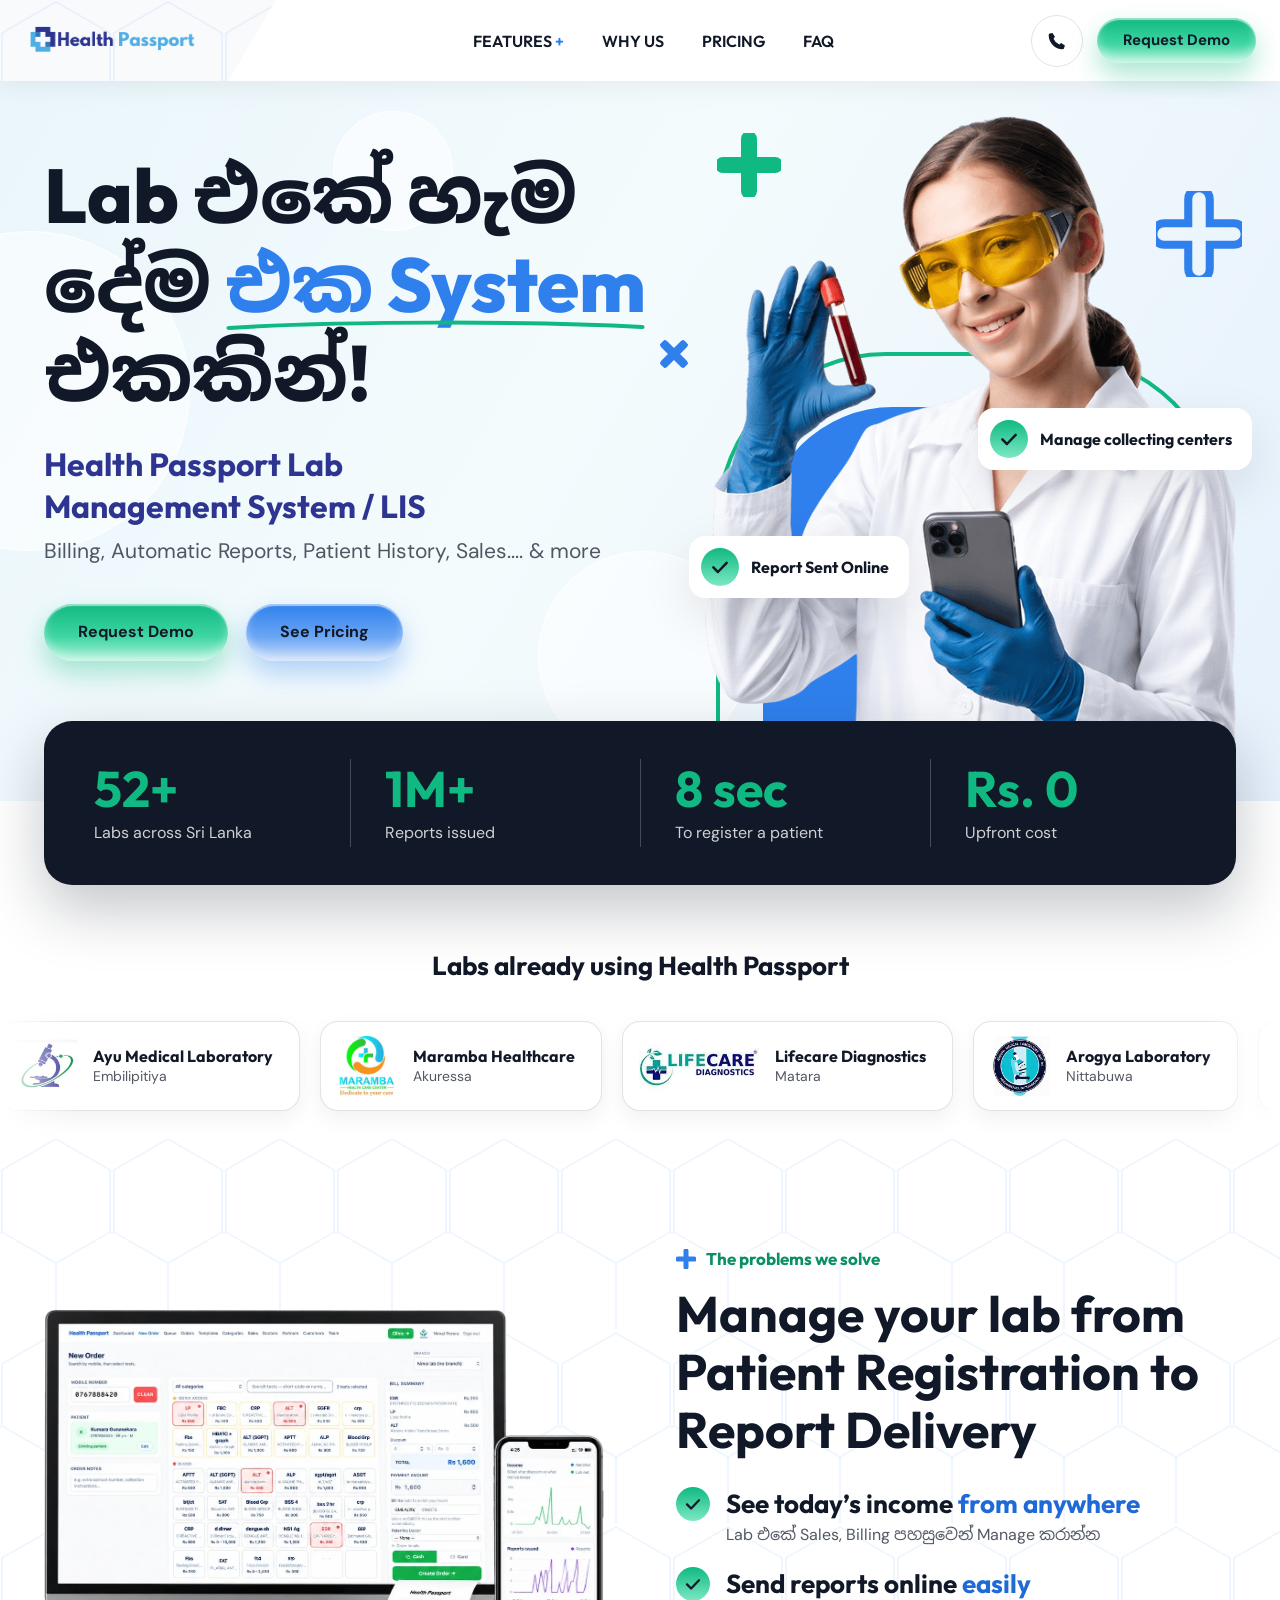
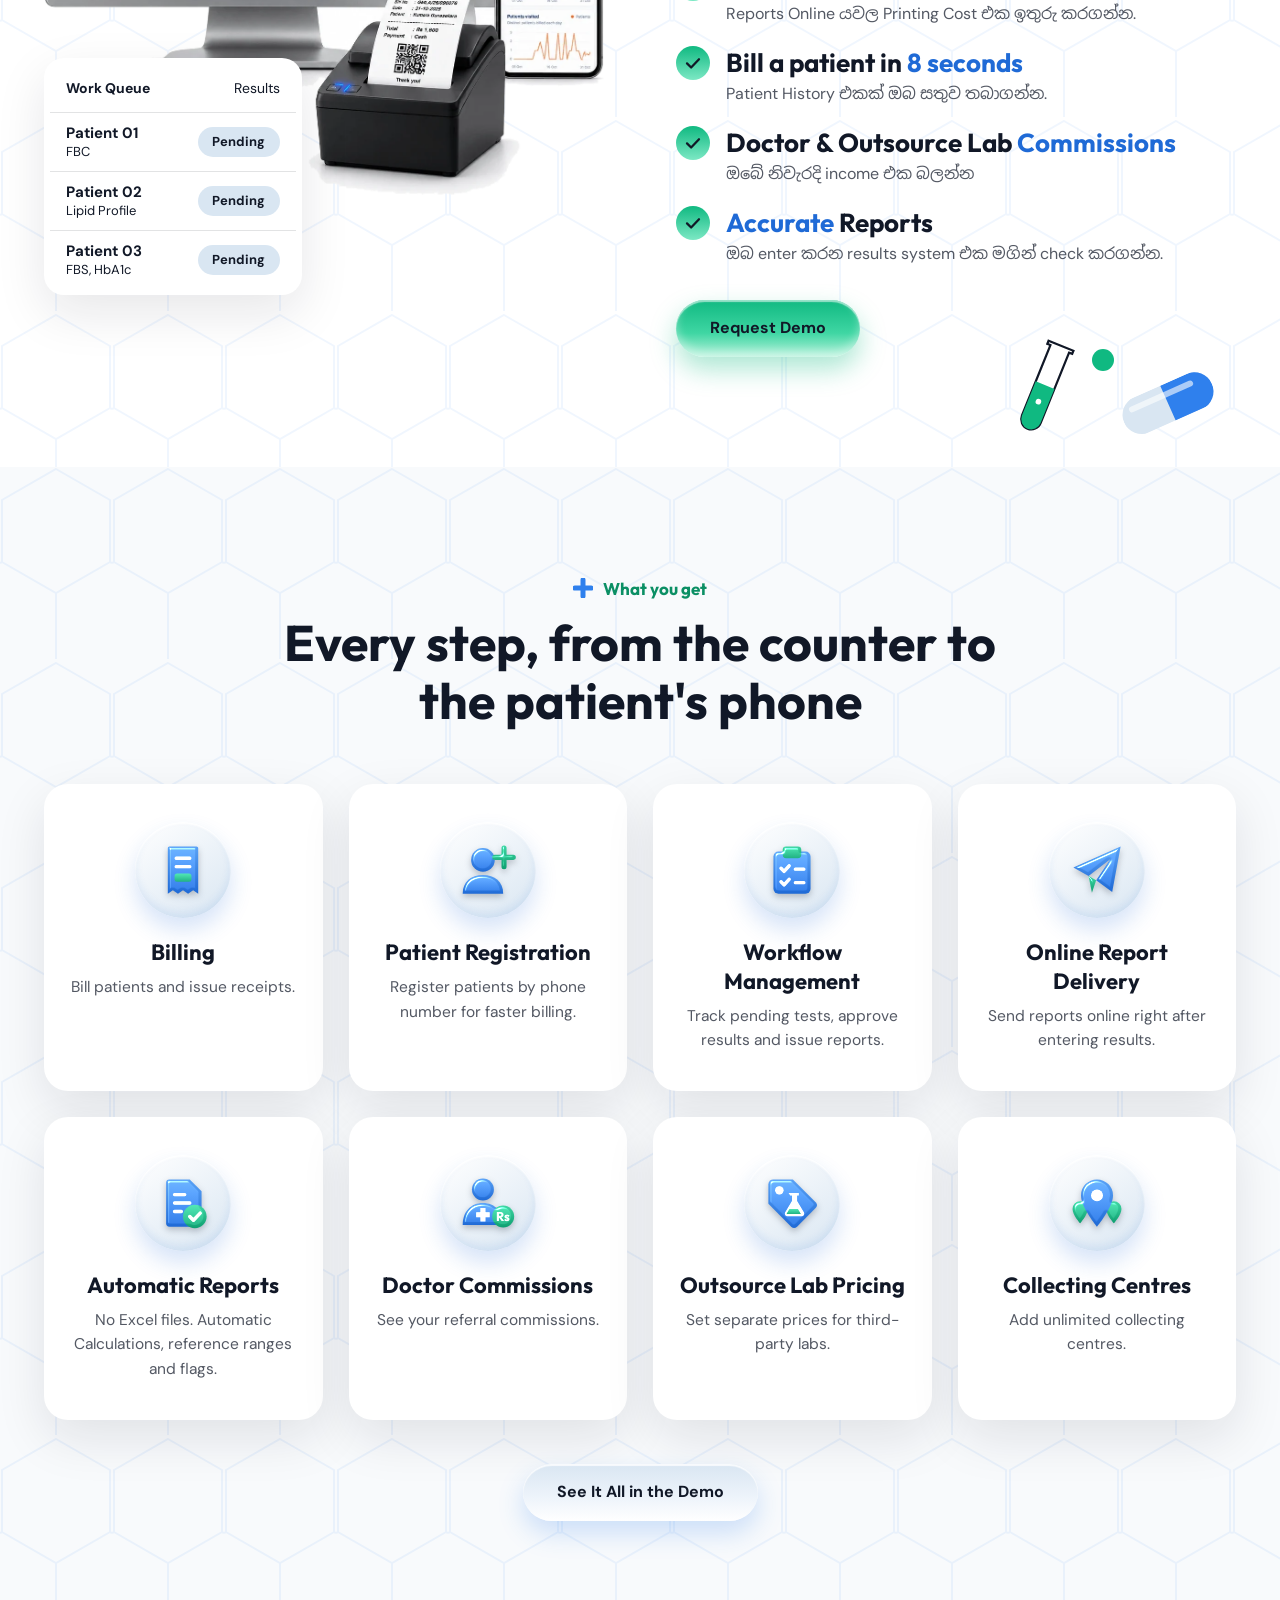
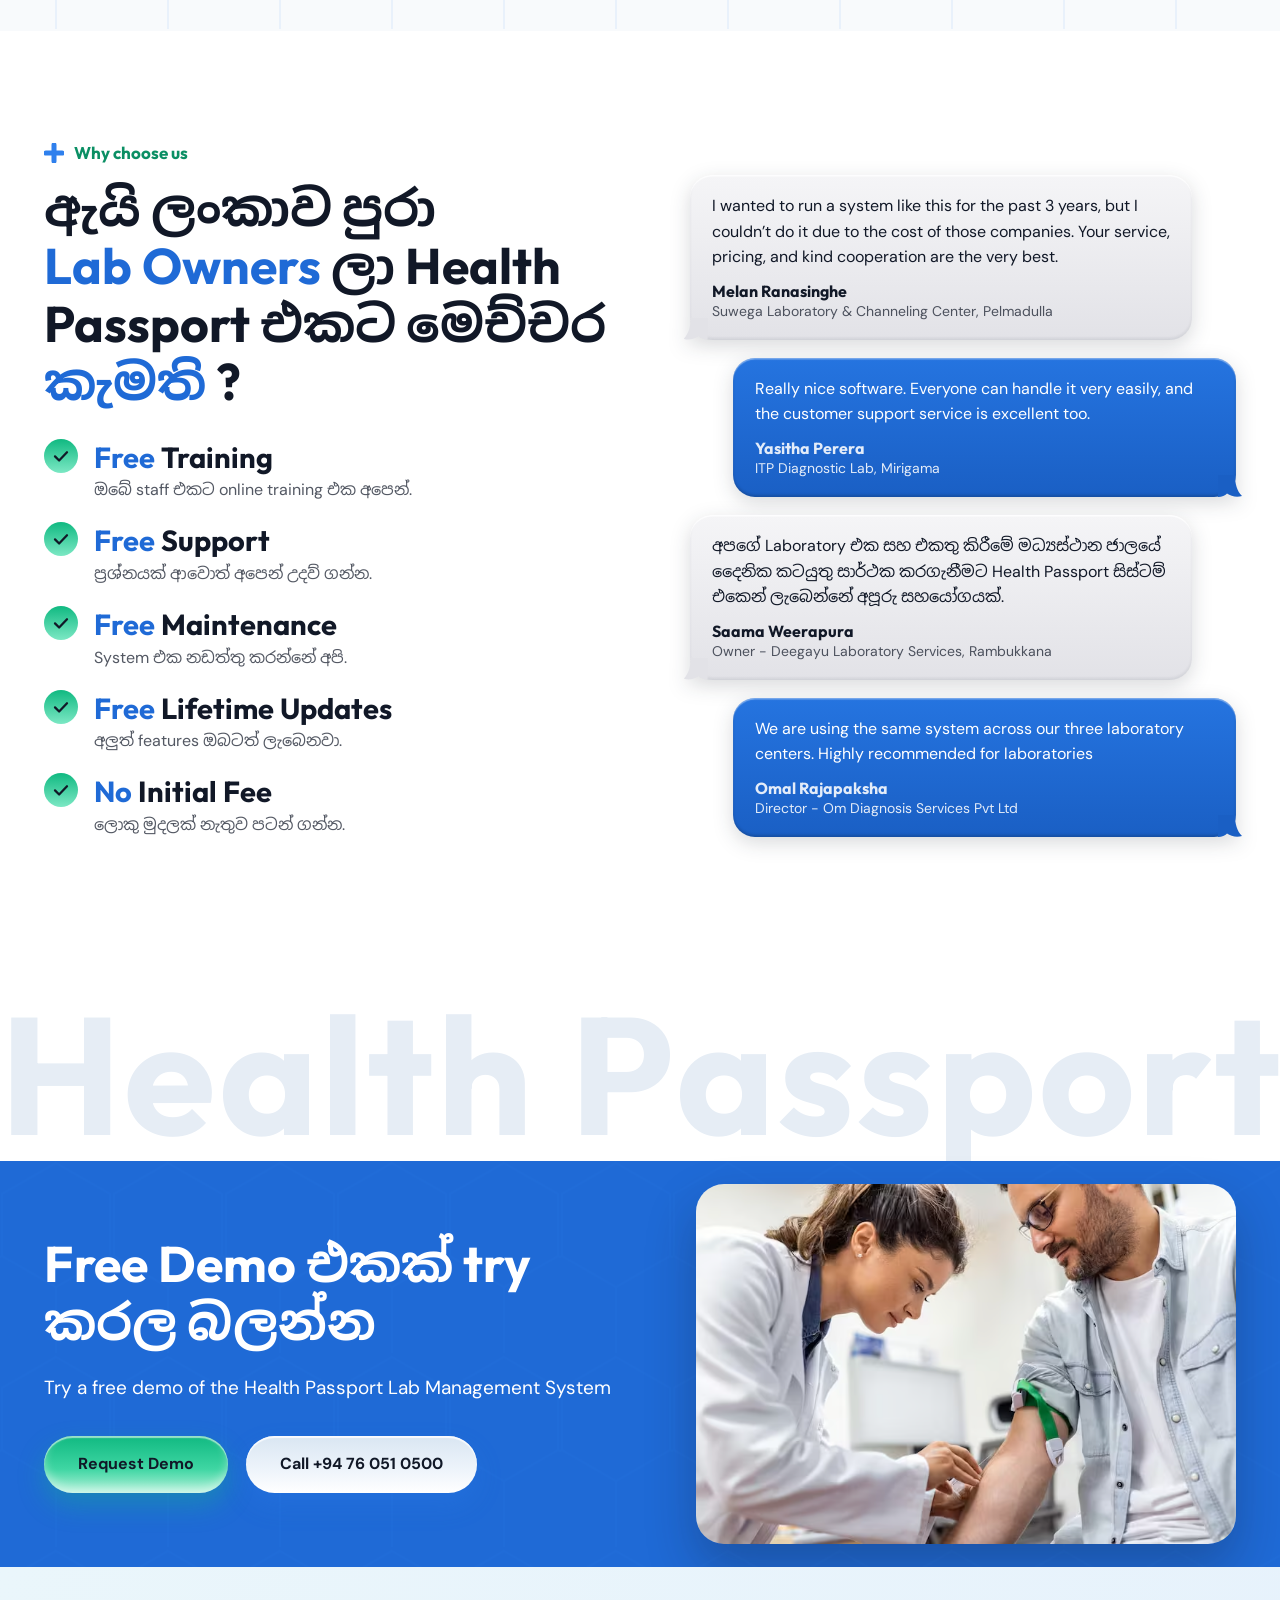
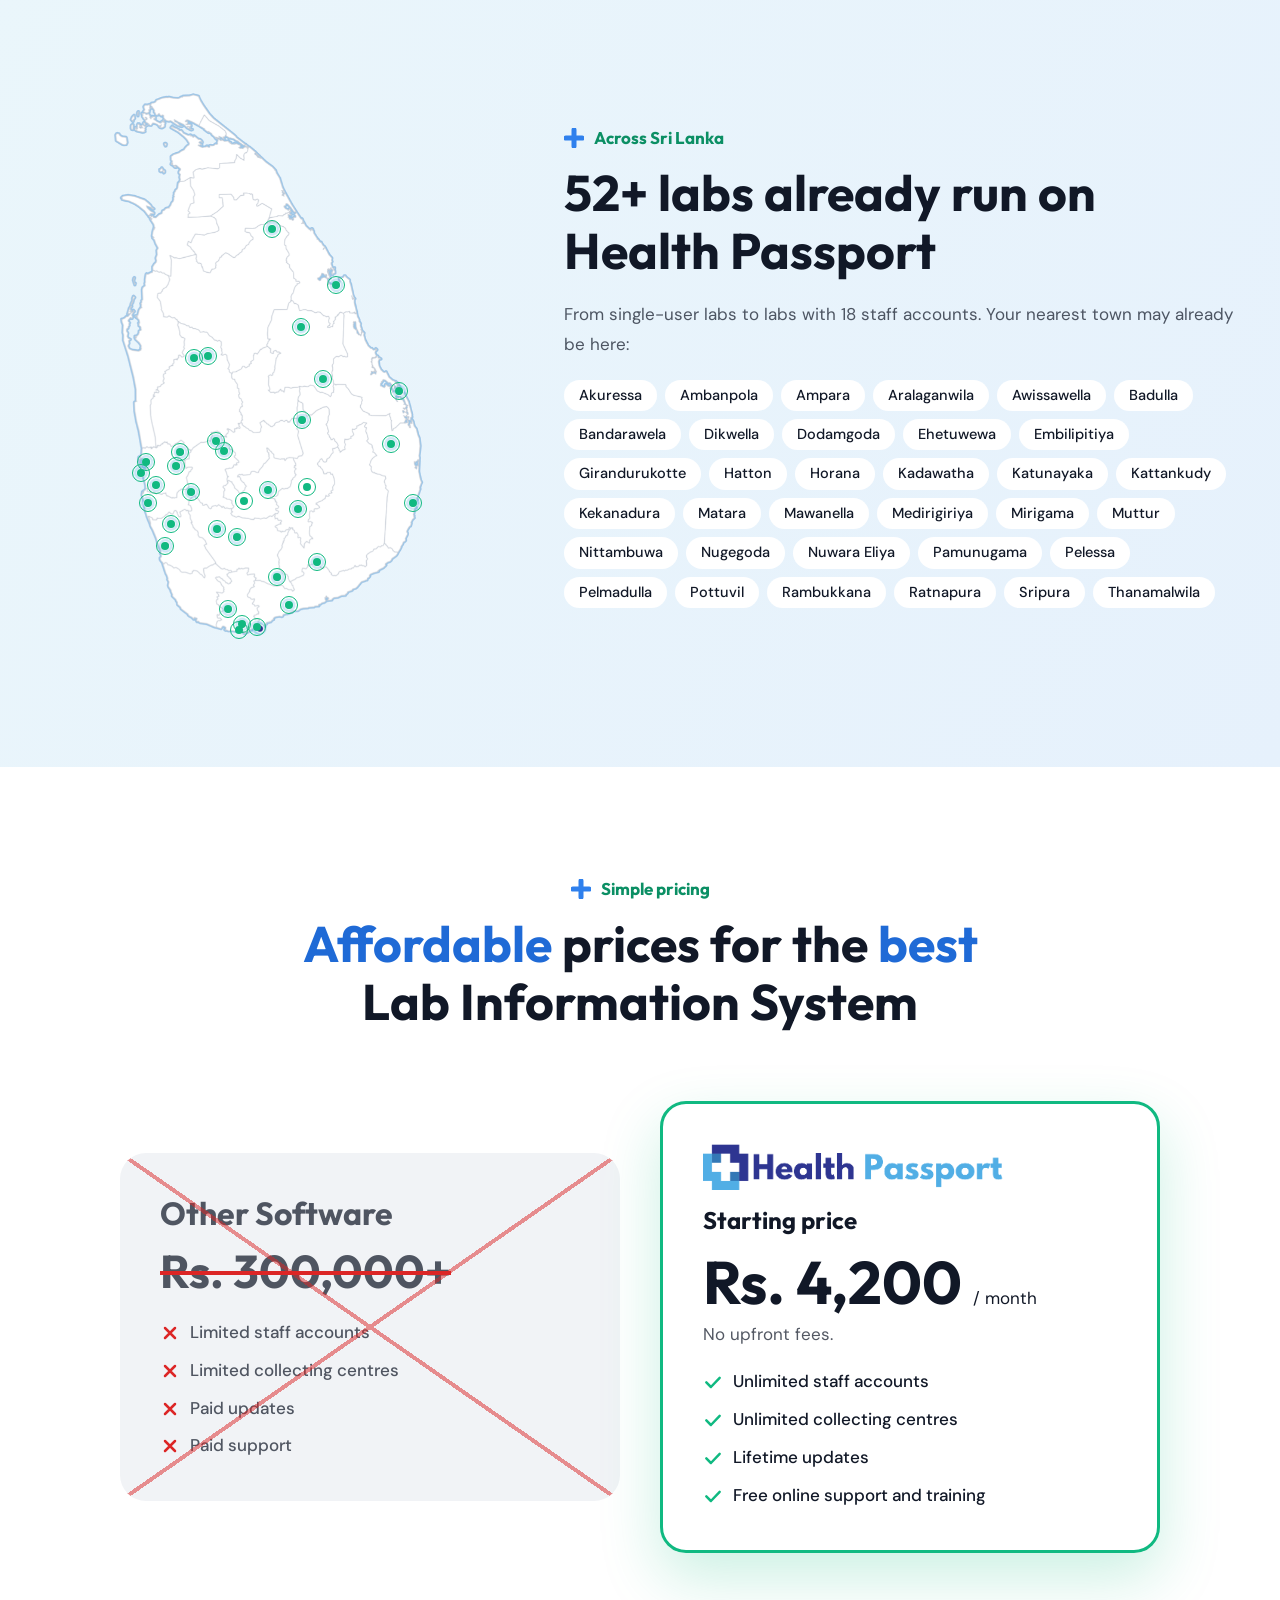
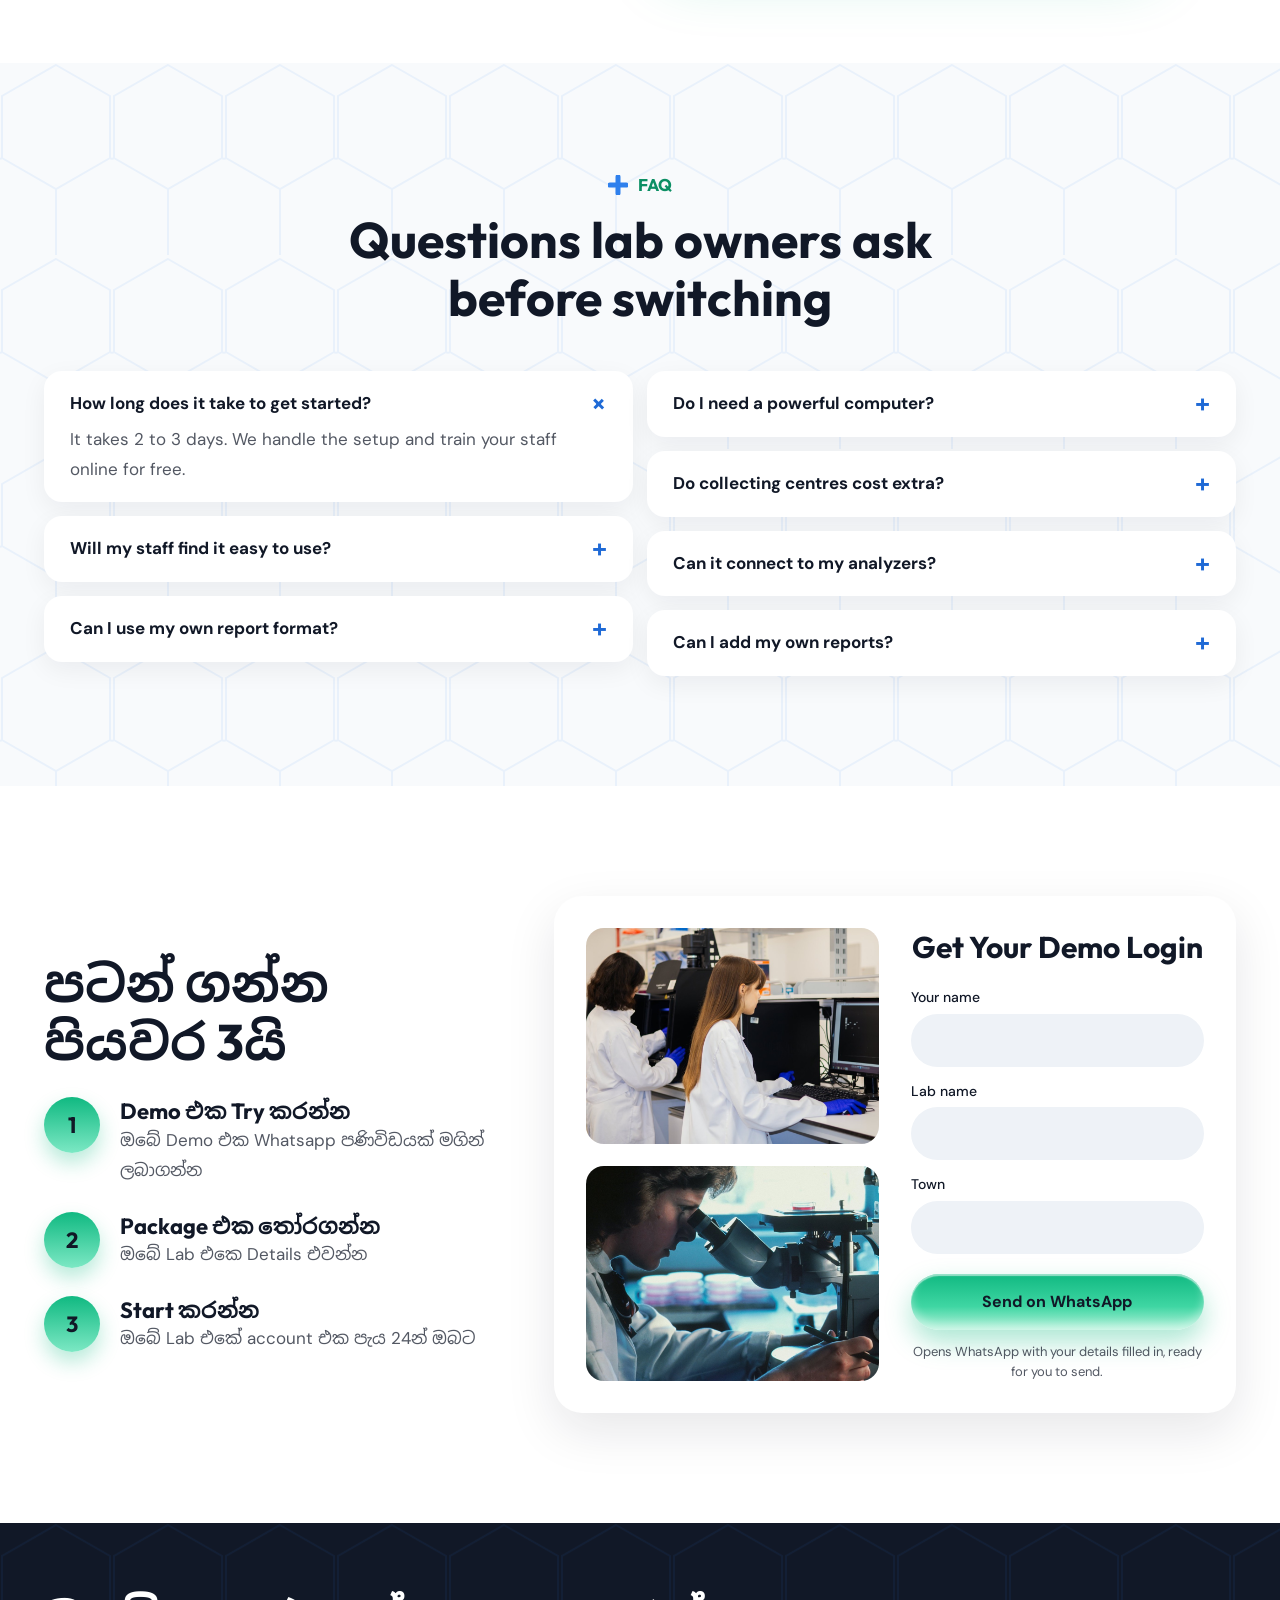
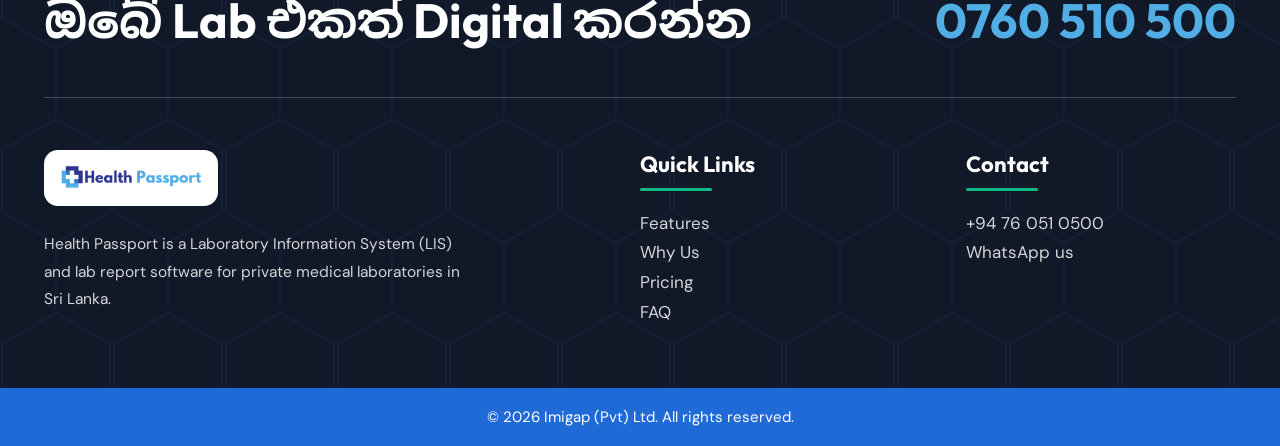
==== index.html @ 38258cc3 "Initial site" ====
<!doctype html>
<html lang="en">
<head>
<meta charset="utf-8">
<meta name="viewport" content="width=device-width, initial-scale=1">
<title>Laboratory Management System (LIS) in Sri Lanka | Health Passport</title>
<meta name="description" content="Lab management system for private medical labs in Sri Lanka. Billing, reports, SMS delivery and branch income in one system. Unlimited staff. From Rs. 4,200 a month.">
<link rel="canonical" href="https://healthpassport.lk/">
<meta property="og:type" content="website">
<meta property="og:url" content="https://healthpassport.lk/">
<meta property="og:title" content="Laboratory Management System (LIS) in Sri Lanka | Health Passport">
<meta property="og:description" content="Billing, reports, SMS delivery and branch income in one system for private medical labs. Unlimited staff. From Rs. 4,200 a month.">
<meta property="og:image" content="https://healthpassport.lk/assets/counter.jpg">
<link rel="icon" href="assets/logo.png">
<link rel="preconnect" href="https://fonts.googleapis.com">
<link rel="preconnect" href="https://fonts.gstatic.com" crossorigin>
<link href="https://fonts.googleapis.com/css2?family=DM+Sans:wght@400;500;700&family=Noto+Sans+Sinhala:wght@400;600;800&family=Outfit:wght@600;700&display=swap" rel="stylesheet">
<link rel="stylesheet" href="styles.css?v=6">
<script>document.documentElement.classList.add('js')</script>
<script src="main.js" defer></script>
<script type="application/ld+json">
{
  "@context": "https://schema.org",
  "@graph": [
    {
      "@type": "SoftwareApplication",
      "name": "Health Passport",
      "applicationCategory": "BusinessApplication",
      "applicationSubCategory": "Laboratory Information System",
      "operatingSystem": "Web",
      "url": "https://healthpassport.lk/",
      "description": "Laboratory management system (LIS) for private medical laboratories in Sri Lanka.",
      "areaServed": { "@type": "Country", "name": "Sri Lanka" },
      "offers": [
        { "@type": "Offer", "name": "Starting price per month", "price": "4200", "priceCurrency": "LKR" }
      ],
      "provider": { "@id": "https://healthpassport.lk/#org" }
    },
    {
      "@type": "Organization",
      "@id": "https://healthpassport.lk/#org",
      "name": "Imigap (Pvt) Ltd",
      "url": "https://healthpassport.lk/",
      "logo": "https://healthpassport.lk/assets/logo.png",
      "telephone": "+94760510500"
    }
  ]
}
</script>
</head>
<body>

<svg width="0" height="0" style="position:absolute" aria-hidden="true">
  <symbol id="plus" viewBox="0 0 32 32"><path d="M12 3a4 4 0 0 1 8 0v9h9a4 4 0 0 1 0 8h-9v9a4 4 0 0 1-8 0v-9H3a4 4 0 0 1 0-8h9z"/></symbol>
  <symbol id="tick" viewBox="0 0 24 24"><path d="M4 12.5 9.5 18 20 7" fill="none" stroke="currentColor" stroke-width="3" stroke-linecap="round" stroke-linejoin="round"/></symbol>
  <symbol id="cross" viewBox="0 0 24 24"><path d="M6 6 18 18M18 6 6 18" fill="none" stroke="currentColor" stroke-width="3" stroke-linecap="round"/></symbol>
  <symbol id="phone" viewBox="0 0 24 24"><path d="M6.6 2.5 9.5 7 7.800 9.200a13 13 0 0 0 7 7L17 14.500l4.500 2.900-1.100 3.300c-.3.800-1 1.300-1.900 1.300C10 22 2 14 2 5c0-.9.500-1.600 1.300-1.900z" fill="currentColor"/></symbol>
</svg>

<svg width="0" height="0" style="position:absolute" aria-hidden="true">
  <defs>
    <linearGradient id="emb-blue" x1="0" y1="0" x2="0" y2="1"><stop offset="0" stop-color="#5AA2F5"/><stop offset="1" stop-color="#1F6AD6"/></linearGradient>
    <linearGradient id="emb-green" x1="0" y1="0" x2="0" y2="1"><stop offset="0" stop-color="#3FD6A3"/><stop offset="1" stop-color="#0E9F70"/></linearGradient>
    <filter id="emboss" x="-15%" y="-15%" width="130%" height="130%" color-interpolation-filters="sRGB">
      <feGaussianBlur in="SourceAlpha" stdDeviation=".55" result="soft"/>
      <feSpecularLighting in="soft" surfaceScale="2" specularConstant="1" specularExponent="18" lighting-color="#fff" result="light"><feDistantLight azimuth="235" elevation="30"/></feSpecularLighting>
      <feComposite in="light" in2="SourceAlpha" operator="in" result="shine"/>
      <feComposite in="SourceGraphic" in2="shine" operator="arithmetic" k1="0" k2="1" k3="1" k4="0"/>
    </filter>
  </defs>
</svg>

<header class="top">
  <div class="top-row">
    <a class="brand" href="#top"><img src="assets/logo.png" alt="Health Passport" width="176" height="65"></a>
    <nav>
      <a href="#features">Features <span>+</span></a>
      <a href="#why">Why Us</a>
      <a href="#price">Pricing</a>
      <a href="#faq">FAQ</a>
    </nav>
    <div class="top-actions">
      <a class="round" href="tel:+94760510500" aria-label="Call Health Passport"><svg><use href="#phone"/></svg></a>
      <a class="btn btn-small" data-cta="header" href="https://wa.me/94760510500?text=%E0%B6%86%E0%B6%BA%E0%B7%94%E0%B6%B6%E0%B7%9D%E0%B7%80%E0%B6%B1%E0%B7%8A%2C%20%E0%B6%B8%E0%B6%A7%20Health%20Passport%20demo%20login%20%E0%B6%91%E0%B6%9A%20%E0%B6%91%E0%B7%80%E0%B6%B1%E0%B7%8A%E0%B6%B1.%20Lab%20%E0%B6%91%E0%B6%9A%E0%B7%9A%20%E0%B6%B1%E0%B6%B8%3A%20">Request Demo</a>
    </div>
  </div>
</header>

<main id="top">

<section class="hero">
  <svg class="shape s1"><use href="#plus"/></svg>
  <svg class="shape s2"><use href="#plus"/></svg>
  <svg class="shape s3"><use href="#plus"/></svg>
  <svg class="shape s4"><use href="#plus"/></svg>
  <span class="bubble b1"></span>
  <span class="bubble b2"></span>
  <span class="bubble b3"></span>
  <div class="wrap hero-grid">
    <div class="hero-copy">
      <p class="headline" lang="si">Lab එකේ හැම දේම <em>එක System<svg viewBox="0 0 300 12" preserveAspectRatio="none" aria-hidden="true"><path d="M3 9C80 2 220 2 297 8"/></svg></em> එකකින්!</p>
      <h1 class="product">Health Passport Lab Management System / LIS</h1>
      <p class="sub">Billing, Automatic Reports, Patient History, Sales.... &amp; more</p>
      <div class="actions">
        <a class="btn" data-cta="hero" href="https://wa.me/94760510500?text=%E0%B6%86%E0%B6%BA%E0%B7%94%E0%B6%B6%E0%B7%9D%E0%B7%80%E0%B6%B1%E0%B7%8A%2C%20%E0%B6%B8%E0%B6%A7%20Health%20Passport%20demo%20login%20%E0%B6%91%E0%B6%9A%20%E0%B6%91%E0%B7%80%E0%B6%B1%E0%B7%8A%E0%B6%B1.%20Lab%20%E0%B6%91%E0%B6%9A%E0%B7%9A%20%E0%B6%B1%E0%B6%B8%3A%20">Request Demo</a>
        <a class="btn btn-blue" href="#price">See Pricing</a>
      </div>
    </div>

    <div class="hero-art">
      <span class="arch"></span>
      <span class="arch-line"></span>
      <img class="person" src="assets/lab-girl-sm-2.png" alt="Lab professional holding a blood sample tube and a phone" width="600" height="706">
      <div class="float f1"><svg><use href="#tick"/></svg><span><b>Report Sent Online</b></span></div>
      <div class="float f2"><svg><use href="#tick"/></svg><span><b>Manage collecting centers</b></span></div>
    </div>
  </div>
</section>

<div class="wrap">
  <ul class="stats reveal">
    <li><b><span data-count="52">52</span>+</b>Labs across Sri Lanka</li>
    <li><b>1M+</b>Reports issued</li>
    <li><b><span data-count="8">8</span> sec</b>To register a patient</li>
    <li><b>Rs. 0</b>Upfront cost</li>
  </ul>
</div>

<section class="clients">
  <div class="wrap"><h2 class="reveal">Labs already using Health Passport</h2></div>
  <div class="marquee">
    <ul class="marquee-list">
      <li><img src="assets/clients/1.%20Ayu%20Medical%20Laboratory%20-%20Embilipitiya.jpg" alt="Ayu Medical Laboratory logo" width="208" height="208" loading="lazy"><span><b>Ayu Medical Laboratory</b>Embilipitiya</span></li>
      <li><img src="assets/clients/2.%20Maramba%20Healthcare%20-%20Akuressa.jpg" alt="Maramba Healthcare logo" width="300" height="300" loading="lazy"><span><b>Maramba Healthcare</b>Akuressa</span></li>
      <li><img src="assets/clients/3.%20Lifecare%20Diagnostics%20-%20Matara.jpg" alt="Lifecare Diagnostics logo" width="240" height="120" loading="lazy"><span><b>Lifecare Diagnostics</b>Matara</span></li>
      <li><img src="assets/clients/4.%20Arogya%20Laboratory%20-%20Nittabuwa.jpg" alt="Arogya Laboratory logo" width="208" height="208" loading="lazy"><span><b>Arogya Laboratory</b>Nittabuwa</span></li>
      <li><img src="assets/clients/5.%20Lanka%20Medisoon%20-%20Horana.jpg" alt="Lanka Medisoon logo" width="208" height="208" loading="lazy"><span><b>Lanka Medisoon</b>Horana</span></li>
      <li><img src="assets/clients/6.%20Deegayu%20Laboratory%20-%20Rambukkana.jpg" alt="Deegayu Laboratory logo" width="240" height="120" loading="lazy"><span><b>Deegayu Laboratory</b>Rambukkana</span></li>
      <li><img src="assets/clients/7.%20New%20Medicare%20-%20Kalutara.jpg" alt="New Medicare logo" width="208" height="208" loading="lazy"><span><b>New Medicare</b>Kalutara</span></li>
      <li><img src="assets/clients/8.%20New%20Theeraka%20Suwa%20Sewa%20-%20Anuradapura.jpg" alt="New Theeraka Suwa Sewa logo" width="208" height="208" loading="lazy"><span><b>New Theeraka Suwa Sewa</b>Anuradapura</span></li>
      <li><img src="assets/clients/9.%20Ayu%20Laboratory%20-%20Ampara.jpg" alt="Ayu Laboratory logo" width="208" height="208" loading="lazy"><span><b>Ayu Laboratory</b>Ampara</span></li>
      <li><img src="assets/clients/10.%20Ave%20Maria%20-%20Gampaha.jpg" alt="Ave Maria logo" width="208" height="208" loading="lazy"><span><b>Ave Maria</b>Gampaha</span></li>
      <li><img src="assets/clients/11.%20Queens%20-%20Nuwaraeliya.jpg" alt="Queens logo" width="150" height="150" loading="lazy"><span><b>Queens</b>Nuwaraeliya</span></li>
      <li><img src="assets/clients/12%20Navodya%20Hospital%20-%20Embilipitiya.jpg" alt="Navodya Hospital logo" width="150" height="150" loading="lazy"><span><b>Navodya Hospital</b>Embilipitiya</span></li>
    </ul>
  </div>
</section>

<section class="problem">
  <svg class="pill p1" viewBox="0 0 80 32" aria-hidden="true"><rect width="80" height="32" rx="16" fill="#D9E6F2"/><path d="M40 0h24a16 16 0 0 1 0 32H40z" fill="#2F80ED"/><rect x="8" y="6" width="58" height="5" rx="2.5" fill="#fff" opacity=".6"/></svg>
  <svg class="pill p2" viewBox="0 0 34 90" aria-hidden="true"><path d="M5 2h24v3h-3v68a9 9 0 0 1-18 0V5H5z" fill="#fff" stroke="#111827" stroke-width="2"/><path d="M8 40h18v33a9 9 0 0 1-18 0z" fill="#10B981"/><circle cx="17" cy="56" r="2.5" fill="#fff"/></svg>
  <span class="ball"></span>
  <div class="wrap problem-grid">
    <div class="why-art reveal">
      <img src="assets/product-system.webp" alt="Health Passport on a computer and a phone, with a bill coming out of a receipt printer" width="1223" height="1061" loading="lazy">
      <div class="app-card" role="img" aria-label="Illustration of the work queue with sample data">
        <div class="app-bar"><b>Work Queue</b><span>Results</span></div>
        <ul class="queue">
          <li style="--d:0s"><span class="who">Patient 01<small>FBC</small></span><span class="state"><i class="pending">Pending</i><i class="ready">Ready</i></span></li>
          <li style="--d:1.4s"><span class="who">Patient 02<small>Lipid Profile</small></span><span class="state"><i class="pending">Pending</i><i class="ready">Ready</i></span></li>
          <li style="--d:2.8s"><span class="who">Patient 03<small>FBS, HbA1c</small></span><span class="state"><i class="pending">Pending</i><i class="ready">Ready</i></span></li>
        </ul>
      </div>
    </div>
    <div>
      <p class="kicker reveal"><svg><use href="#plus"/></svg>The problems we solve</p>
      <h2 class="reveal">Manage your lab from Patient Registration to Report Delivery</h2>
      <ul class="pains">
        <li class="reveal"><span class="heart"><svg><use href="#tick"/></svg></span><div><b>See today’s income <em>from anywhere</em></b><span lang="si">Lab එකේ Sales, Billing පහසුවෙන් Manage කරාන්න</span></div></li>
        <li class="reveal"><span class="heart"><svg><use href="#tick"/></svg></span><div><b>Send reports online <em>easily</em></b><span lang="si">Reports Online යවල Printing Cost එක ඉතුරු කරගන්න.</span></div></li>
        <li class="reveal"><span class="heart"><svg><use href="#tick"/></svg></span><div><b>Bill a patient in <em>8 seconds</em></b><span lang="si">Patient History එකක් ඔබ සතුව තබාගන්න.</span></div></li>
        <li class="reveal"><span class="heart"><svg><use href="#tick"/></svg></span><div><b>Doctor &amp; Outsource Lab <em>Commissions</em></b><span lang="si">ඔබේ නිවැරදි income එක බලන්න</span></div></li>
        <li class="reveal"><span class="heart"><svg><use href="#tick"/></svg></span><div><b><em>Accurate</em> Reports</b><span lang="si">ඔබ enter කරන results system එක මගින් check කරගන්න.</span></div></li>
      </ul>
      <a class="btn reveal" data-cta="problem" href="https://wa.me/94760510500?text=%E0%B6%86%E0%B6%BA%E0%B7%94%E0%B6%B6%E0%B7%9D%E0%B7%80%E0%B6%B1%E0%B7%8A%2C%20%E0%B6%B8%E0%B6%A7%20Health%20Passport%20demo%20login%20%E0%B6%91%E0%B6%9A%20%E0%B6%91%E0%B7%80%E0%B6%B1%E0%B7%8A%E0%B6%B1.%20Lab%20%E0%B6%91%E0%B6%9A%E0%B7%9A%20%E0%B6%B1%E0%B6%B8%3A%20">Request Demo</a>
    </div>
  </div>
</section>

<section id="features" class="features">
  <div class="wrap">
    <div class="center">
      <p class="kicker reveal"><svg><use href="#plus"/></svg>What you get</p>
      <h2 class="reveal">Every step, from the counter to the patient's phone</h2>
    </div>
    <ul class="cards">
      <li class="reveal">
        <span class="ic"><svg viewBox="0 0 32 32" aria-hidden="true"><g filter="url(#emboss)"><path fill="url(#emb-blue)" d="M7 3a1 1 0 0 1 1-1h16a1 1 0 0 1 1 1v27l-3-2-3 2-3-2-3 2-3-2-3 2z"/><path fill="none" stroke="#fff" stroke-width="2" stroke-linecap="round" stroke-linejoin="round" d="M12 9h8M12 14h8"/><rect fill="url(#emb-green)" x="11" y="18" width="10" height="5" rx="1.500"/></g></svg></span>
        <h3>Billing</h3><p>Bill patients and issue receipts.</p>
      </li>
      <li class="reveal">
        <span class="ic"><svg viewBox="0 0 32 32" aria-hidden="true"><g filter="url(#emboss)"><circle fill="url(#emb-blue)" cx="13" cy="10" r="7"/><path fill="url(#emb-blue)" d="M1 30c0-7 5-11 12-11s12 4 12 11z"/><path fill="url(#emb-green)" d="M24 3a1.500 1.500 0 0 1 3 0v4h4a1.500 1.500 0 0 1 0 3h-4v4a1.500 1.500 0 0 1-3 0v-4h-4a1.500 1.500 0 0 1 0-3h4z"/></g></svg></span>
        <h3>Patient Registration</h3><p>Register patients by phone number for faster billing.</p>
      </li>
      <li class="reveal">
        <span class="ic"><svg viewBox="0 0 32 32" aria-hidden="true"><g filter="url(#emboss)"><rect fill="url(#emb-blue)" x="5" y="5" width="22" height="25" rx="3"/><rect fill="url(#emb-green)" x="10.500" y="2" width="11" height="7" rx="2"/><path fill="none" stroke="#fff" stroke-width="2" stroke-linecap="round" stroke-linejoin="round" d="m9.500 15 1.800 1.800 3-3.300M18 15.500h5M9.500 23l1.800 1.800 3-3.300M18 23.500h5"/></g></svg></span>
        <h3>Workflow Management</h3><p>Track pending tests, approve results and issue reports.</p>
      </li>
      <li class="reveal">
        <span class="ic"><svg viewBox="0 0 32 32" aria-hidden="true"><g filter="url(#emboss)"><path fill="url(#emb-blue)" d="M2 14.500 30 2l-5 27-9.500-7L24 9.500 11 19.500z"/><path fill="url(#emb-green)" d="m11 19.500 2 10 2.500-7.500z"/></g></svg></span>
        <h3>Online Report Delivery</h3><p>Send reports online right after entering results.</p>
      </li>
      <li class="reveal">
        <span class="ic"><svg viewBox="0 0 32 32" aria-hidden="true"><g filter="url(#emboss)"><path fill="url(#emb-blue)" d="M6 4a2 2 0 0 1 2-2h12l7 7v19a2 2 0 0 1-2 2H8a2 2 0 0 1-2-2z"/><path fill="none" stroke="#fff" stroke-width="2" stroke-linecap="round" stroke-linejoin="round" d="M11 11h6M11 16h9M11 21h4"/><circle fill="url(#emb-green)" cx="23" cy="24" r="7"/><path fill="none" stroke="#fff" stroke-width="2" stroke-linecap="round" stroke-linejoin="round" d="m20 24 2.200 2.200 4-4.200"/></g></svg></span>
        <h3>Automatic Reports</h3><p>No Excel files. Automatic Calculations, reference ranges and flags.</p>
      </li>
      <li class="reveal">
        <span class="ic"><svg viewBox="0 0 32 32" aria-hidden="true"><g filter="url(#emboss)"><circle fill="url(#emb-blue)" cx="13" cy="8" r="6.500"/><path fill="url(#emb-blue)" d="M1 29c0-8 5-13 12-13s12 5 12 13z"/><path fill="#fff" d="M11.500 19h3v2.500H17v3h-2.500V27h-3v-2.500H9v-3h2.500z"/><circle fill="url(#emb-green)" cx="25" cy="24" r="6.500"/><text x="25" y="26.600" text-anchor="middle" font-size="7.500" font-weight="700" fill="#fff">Rs</text></g></svg></span>
        <h3>Doctor Commissions</h3><p>See your referral commissions.</p>
      </li>
      <li class="reveal">
        <span class="ic"><svg viewBox="0 0 32 32" aria-hidden="true"><g filter="url(#emboss)"><path fill="url(#emb-blue)" d="M2 5a3 3 0 0 1 3-3h11.500L30 15.500a2.500 2.500 0 0 1 0 3.500L19 30a2.500 2.500 0 0 1-3.500 0L2 16.500z"/><circle fill="#fff" cx="8.500" cy="8.500" r="2.500"/><path fill="#fff" d="M14 10h6v1.500h-1v3.300l4 6.700a1.500 1.500 0 0 1-1.300 2.300h-8.400a1.500 1.500 0 0 1-1.300-2.300l4-6.700v-3.300h-1z"/><path fill="url(#emb-green)" d="M14.400 19.500h5.200l1.700 3h-8.600z"/></g></svg></span>
        <h3>Outsource Lab Pricing</h3><p>Set separate prices for third-party labs.</p>
      </li>
      <li class="reveal">
        <span class="ic"><svg viewBox="0 0 32 32" aria-hidden="true"><g filter="url(#emboss)"><path fill="url(#emb-green)" d="M6 15a4.500 4.500 0 0 1 4.500 4.500C10.500 23 6 28 6 28s-4.500-5-4.500-8.500A4.500 4.500 0 0 1 6 15zM26 15a4.500 4.500 0 0 1 4.500 4.500C30.500 23 26 28 26 28s-4.500-5-4.500-8.500A4.500 4.500 0 0 1 26 15z"/><path fill="url(#emb-blue)" d="M16 2a9.500 9.500 0 0 1 9.500 9.500C25.500 18.500 16 30 16 30S6.500 18.500 6.500 11.500A9.500 9.500 0 0 1 16 2z"/><circle fill="#fff" cx="16" cy="11.500" r="3.500"/></g></svg></span>
        <h3>Collecting Centres</h3><p>Add unlimited collecting centres.</p>
      </li>
    </ul>
    <div class="center cards-cta reveal"><a class="btn btn-light" data-cta="features" href="https://wa.me/94760510500?text=%E0%B6%86%E0%B6%BA%E0%B7%94%E0%B6%B6%E0%B7%9D%E0%B7%80%E0%B6%B1%E0%B7%8A%2C%20%E0%B6%B8%E0%B6%A7%20Health%20Passport%20demo%20login%20%E0%B6%91%E0%B6%9A%20%E0%B6%91%E0%B7%80%E0%B6%B1%E0%B7%8A%E0%B6%B1.%20Lab%20%E0%B6%91%E0%B6%9A%E0%B7%9A%20%E0%B6%B1%E0%B6%B8%3A%20">See It All in the Demo</a></div>
  </div>
</section>

<section id="why" class="why">
  <div class="wrap why-grid">
    <div>
      <p class="kicker reveal"><svg><use href="#plus"/></svg>Why choose us</p>
      <h2 class="reveal" lang="si">ඇයි ලංකාව පුරා <em>Lab Owners</em> ලා Health Passport එකට මෙච්චර <em>කැමති</em> ?</h2>
      <ul class="pains">
        <li class="reveal"><span class="heart"><svg><use href="#tick"/></svg></span><div><b><em>Free</em> Training</b><span lang="si">ඔබේ staff එකට online training එක අපෙන්.</span></div></li>
        <li class="reveal"><span class="heart"><svg><use href="#tick"/></svg></span><div><b><em>Free</em> Support</b><span lang="si">ප්‍රශ්නයක් ආවොත් අපෙන් උදව් ගන්න.</span></div></li>
        <li class="reveal"><span class="heart"><svg><use href="#tick"/></svg></span><div><b><em>Free</em> Maintenance</b><span lang="si">System එක නඩත්තු කරන්නේ අපි.</span></div></li>
        <li class="reveal"><span class="heart"><svg><use href="#tick"/></svg></span><div><b><em>Free</em> Lifetime Updates</b><span lang="si">අලුත් features ඔබටත් ලැබෙනවා.</span></div></li>
        <li class="reveal"><span class="heart"><svg><use href="#tick"/></svg></span><div><b><em>No</em> Initial Fee</b><span lang="si">ලොකු මුදලක් නැතුව පටන් ගන්න.</span></div></li>
      </ul>
    </div>
    <div class="feedback">
      <figure class="msg reveal">
        <blockquote>I wanted to run a system like this for the past 3 years, but I couldn’t do it due to the cost of those companies. Your service, pricing, and kind cooperation are the very best.</blockquote>
        <figcaption><b>Melan Ranasinghe</b><span>Suwega Laboratory &amp; Channeling Center, Pelmadulla</span></figcaption>
      </figure>
      <figure class="msg reveal">
        <blockquote>Really nice software. Everyone can handle it very easily, and the customer support service is excellent too.</blockquote>
        <figcaption><b>Yasitha Perera</b><span>ITP Diagnostic Lab, Mirigama</span></figcaption>
      </figure>
      <figure class="msg reveal">
        <blockquote lang="si">අපගේ Laboratory එක සහ එකතු කිරීමේ මධ්‍යස්ථාන ජාලයේ දෛනික කටයුතු සාර්ථක කරගැනීමට Health Passport සිස්ටම් එකෙන් ලැබෙන්නේ අපූරු සහයෝගයක්.</blockquote>
        <figcaption><b>Saama Weerapura</b><span>Owner - Deegayu Laboratory Services, Rambukkana</span></figcaption>
      </figure>
      <figure class="msg reveal">
        <blockquote>We are using the same system across our three laboratory centers. Highly recommended for laboratories</blockquote>
        <figcaption><b>Omal Rajapaksha</b><span>Director - Om Diagnosis Services Pvt Ltd</span></figcaption>
      </figure>
    </div>
  </div>
</section>

<section class="band">
  <p class="ghost" aria-hidden="true">Health Passport</p>
  <div class="band-box">
    <div class="wrap band-grid">
      <div class="band-copy">
        <h2 class="reveal" lang="si">Free Demo එකක් try කරල බලන්න</h2>
        <p class="reveal">Try a free demo of the Health Passport Lab Management System</p>
        <div class="actions reveal">
          <a class="btn" data-cta="band" href="https://wa.me/94760510500?text=%E0%B6%86%E0%B6%BA%E0%B7%94%E0%B6%B6%E0%B7%9D%E0%B7%80%E0%B6%B1%E0%B7%8A%2C%20%E0%B6%B8%E0%B6%A7%20Health%20Passport%20demo%20login%20%E0%B6%91%E0%B6%9A%20%E0%B6%91%E0%B7%80%E0%B6%B1%E0%B7%8A%E0%B6%B1.%20Lab%20%E0%B6%91%E0%B6%9A%E0%B7%9A%20%E0%B6%B1%E0%B6%B8%3A%20">Request Demo</a>
          <a class="btn btn-light" href="tel:+94760510500">Call +94 76 051 0500</a>
        </div>
      </div>
      <div class="band-photo reveal">
        <img src="assets/sl-mlt.avif" alt="Lab professional preparing to draw a blood sample from a patient's arm" width="740" height="493" loading="lazy">
      </div>
    </div>
  </div>
</section>

<section class="reach">
  <div class="wrap reach-grid">
    <div class="map" data-pins>
      <img src="assets/map.png" alt="Map of Sri Lanka showing labs using Health Passport" width="553" height="972" loading="lazy">
    </div>
    <div>
      <p class="kicker reveal"><svg><use href="#plus"/></svg>Across Sri Lanka</p>
      <h2 class="reveal">52+ labs already run on Health Passport</h2>
      <p class="muted reveal">From single-user labs to labs with 18 staff accounts. Your nearest town may already be here:</p>
      <ul class="towns reveal">
        <li>Akuressa</li><li>Ambanpola</li><li>Ampara</li><li>Aralaganwila</li><li>Awissawella</li><li>Badulla</li><li>Bandarawela</li><li>Dikwella</li><li>Dodamgoda</li><li>Ehetuwewa</li><li>Embilipitiya</li><li>Girandurukotte</li><li>Hatton</li><li>Horana</li><li>Kadawatha</li><li>Katunayaka</li><li>Kattankudy</li><li>Kekanadura</li><li>Matara</li><li>Mawanella</li><li>Medirigiriya</li><li>Mirigama</li><li>Muttur</li><li>Nittambuwa</li><li>Nugegoda</li><li>Nuwara Eliya</li><li>Pamunugama</li><li>Pelessa</li><li>Pelmadulla</li><li>Pottuvil</li><li>Rambukkana</li><li>Ratnapura</li><li>Sripura</li><li>Thanamalwila</li>
      </ul>
      <!-- Add the GC Laboratory owner's quote and other testimonials here once approved. -->
    </div>
  </div>
</section>

<section id="price" class="pricing">
  <div class="wrap">
    <div class="center">
      <p class="kicker reveal"><svg><use href="#plus"/></svg>Simple pricing</p>
      <h2 class="reveal"><em>Affordable</em> prices for the <em>best</em> Lab Information System</h2>
    </div>
    <div class="price-grid">
      <div class="offer rival reveal">
        <h3>Other Software</h3>
        <p class="offer-num"><s>Rs. 300,000+</s></p>
        <ul class="incl">
          <li><svg><use href="#cross"/></svg>Limited staff accounts</li>
          <li><svg><use href="#cross"/></svg>Limited collecting centres</li>
          <li><svg><use href="#cross"/></svg>Paid updates</li>
          <li><svg><use href="#cross"/></svg>Paid support</li>
        </ul>
      </div>
      <div class="offer ours reveal">
        <img class="offer-logo" src="assets/logo.png" alt="Health Passport" width="176" height="65" loading="lazy">
        <h3>Starting price</h3>
        <p class="offer-num">Rs. 4,200 <span>/ month</span></p>
        <p class="muted">No upfront fees.</p>
        <ul class="incl">
          <li><svg><use href="#tick"/></svg>Unlimited staff accounts</li>
          <li><svg><use href="#tick"/></svg>Unlimited collecting centres</li>
          <li><svg><use href="#tick"/></svg>Lifetime updates</li>
          <li><svg><use href="#tick"/></svg>Free online support and training</li>
        </ul>
      </div>
    </div>
  </div>
</section>

<section id="faq" class="ask">
  <div class="wrap">
    <div class="center">
      <p class="kicker reveal"><svg><use href="#plus"/></svg>FAQ</p>
      <h2 class="reveal">Questions lab owners ask before switching</h2>
    </div>
    <div class="faq reveal">
      <div class="faq-col">
      <details open><summary>How long does it take to get started?</summary><p>It takes 2 to 3 days. We handle the setup and train your staff online for free.</p></details>
      <details><summary>Will my staff find it easy to use?</summary><p>Try the demo with your staff first. Once you start, we train them online for free.</p></details>
      <details><summary>Can I use my own report format?</summary><p>Yes. Reports use your own letterhead, signature and layout.</p></details>
      </div>
      <div class="faq-col">
      <details><summary>Do I need a powerful computer?</summary><p>No. Health Passport is web-based, so it runs on a normal computer or even your phone.</p></details>
      <details><summary>Do collecting centres cost extra?</summary><p>No. Add as many collecting centres as you need at no extra cost.</p></details>
      <details><summary>Can it connect to my analyzers?</summary><p>Analyzer connection is available. Tell us which machines you use and we'll confirm the details.</p></details>
      <details><summary>Can I add my own reports?</summary><p>Yes. Every report is fully customizable, and ready-made reports are included to get you started.</p></details>
      </div>
    </div>
  </div>
</section>

<section id="demo" class="demo">
  <div class="wrap demo-grid">
    <div>
      <h2 class="reveal" lang="si">පටන් ගන්න පියවර 3යි</h2>
      <ol class="steps">
        <li class="reveal"><h3 lang="si">Demo එක Try කරන්න</h3><p class="muted" lang="si">ඔබේ Demo එක Whatsapp පණිවිඩයක් මගින් ලබාගන්න</p></li>
        <li class="reveal"><h3 lang="si">Package එක තෝරගන්න</h3><p class="muted" lang="si">ඔබේ Lab එකෙ Details එවන්න</p></li>
        <li class="reveal"><h3 lang="si">Start කරන්න</h3><p class="muted" lang="si">ඔබේ Lab එකේ account එක පැය 24න් ඔබට</p></li>
      </ol>
    </div>
    <div class="form-card reveal">
      <div class="form-photos">
        <img src="assets/stock-computers.jpg" alt="Lab staff working at computers" width="1200" height="800" loading="lazy">
        <img src="assets/stock-microscope.jpg" alt="Lab technologist using a microscope" width="1200" height="800" loading="lazy">
      </div>
      <form data-demo-form>
        <h3>Get Your Demo Login</h3>
        <label>Your name<input name="name" required autocomplete="name"></label>
        <label>Lab name<input name="lab" required autocomplete="organization"></label>
        <label>Town<input name="town" autocomplete="address-level2"></label>
        <button class="btn" type="submit" data-cta="form">Send on WhatsApp</button>
        <small>Opens WhatsApp with your details filled in, ready for you to send.</small>
      </form>
    </div>
  </div>
</section>

</main>

<footer>
  <div class="wrap">
    <div class="foot-cta">
      <h2 lang="si">ඔබේ Lab එකත් Digital කරන්න</h2>
      <h2><a class="foot-phone" data-cta="final" href="tel:+94760510500">0760 510 500</a></h2>
    </div>
    <div class="foot-cols">
      <div>
        <span class="foot-logo"><img src="assets/logo.png" alt="Health Passport" width="150" height="55" loading="lazy"></span>
        <p>Health Passport is a Laboratory Information System (LIS) and lab report software for private medical laboratories in Sri Lanka.</p>
      </div>
      <div>
        <h3>Quick Links</h3>
        <ul>
          <li><a href="#features">Features</a></li>
          <li><a href="#why">Why Us</a></li>
          <li><a href="#price">Pricing</a></li>
          <li><a href="#faq">FAQ</a></li>
        </ul>
      </div>
      <div>
        <h3>Contact</h3>
        <ul>
          <li><a href="tel:+94760510500">+94 76 051 0500</a></li>
          <li><a data-cta="footer" href="https://wa.me/94760510500?text=%E0%B6%86%E0%B6%BA%E0%B7%94%E0%B6%B6%E0%B7%9D%E0%B7%80%E0%B6%B1%E0%B7%8A%2C%20%E0%B6%B8%E0%B6%A7%20Health%20Passport%20demo%20login%20%E0%B6%91%E0%B6%9A%20%E0%B6%91%E0%B7%80%E0%B6%B1%E0%B7%8A%E0%B6%B1.%20Lab%20%E0%B6%91%E0%B6%9A%E0%B7%9A%20%E0%B6%B1%E0%B6%B8%3A%20">WhatsApp us</a></li>
        </ul>
      </div>
    </div>
  </div>
  <p class="copy">© 2026 Imigap (Pvt) Ltd. All rights reserved.</p>
</footer>

<a class="to-top" href="#top" aria-label="Back to top">
  <svg viewBox="0 0 48 48" aria-hidden="true"><circle class="ring-bg" cx="24" cy="24" r="22"/><circle class="ring" cx="24" cy="24" r="22" pathLength="100"/><path class="up" d="M24 33V16m-6 6 6-6 6 6"/></svg>
</a>

<a class="sticky" data-cta="sticky" href="https://wa.me/94760510500?text=%E0%B6%86%E0%B6%BA%E0%B7%94%E0%B6%B6%E0%B7%9D%E0%B7%80%E0%B6%B1%E0%B7%8A%2C%20%E0%B6%B8%E0%B6%A7%20Health%20Passport%20demo%20login%20%E0%B6%91%E0%B6%9A%20%E0%B6%91%E0%B7%80%E0%B6%B1%E0%B7%8A%E0%B6%B1.%20Lab%20%E0%B6%91%E0%B6%9A%E0%B7%9A%20%E0%B6%B1%E0%B6%B8%3A%20">Request Demo</a>

</body>
</html>
---- styles.css ----
:root {
  --paper: #F8FAFC;
  --tint: #D9E6F2;
  --blue: #2F80ED;
  --blue-deep: #1F6AD6;
  --ink: #111827;
  --green: #10B981;
  --muted: rgba(17, 24, 39, .72);
  --line: rgba(17, 24, 39, .12);
  --ease: cubic-bezier(.2, .7, .2, 1);
  --head: "Outfit", "Noto Sans Sinhala", sans-serif;
  --soft: 0 18px 50px rgba(17, 24, 39, .10);
  --hex: url("data:image/svg+xml,%3Csvg xmlns='http://www.w3.org/2000/svg' width='112' height='194'%3E%3Cpath d='M56 2 110 33v62L56 126 2 95V33zM56 126v66M2 95l-2 1M110 95l2 1' fill='none' stroke='%232F80ED' stroke-opacity='.07' stroke-width='2'/%3E%3C/svg%3E");
}

* { box-sizing: border-box; margin: 0; }
html { scroll-behavior: smooth; scroll-padding-top: 100px; }

body {
  background: #fff;
  color: var(--ink);
  font: 400 17px/1.75 "DM Sans", "Noto Sans Sinhala", sans-serif;
  overflow-x: hidden;
}

img { display: block; max-width: 100%; height: auto; }
ol, ul { list-style: none; padding: 0; }
a { color: inherit; }
i { font-style: normal; }
.muted { color: var(--muted); }

.wrap { max-width: 1240px; margin: 0 auto; padding: 0 24px; }
section { position: relative; padding: 110px 0; }
.center { text-align: center; }
.center h2 { margin-inline: auto; }

h2, h3, .headline, .offer-num, .stats b { font-family: var(--head); font-weight: 700; }
h2 { font-size: 50px; line-height: 1.16; max-width: 720px; margin-bottom: 20px; }
h3 { font-size: 22px; line-height: 1.3; }

.kicker { display: flex; align-items: center; gap: 10px; font: 700 17px/1.4 "Outfit", sans-serif; color: #0B8F64; margin-bottom: 14px; }
.center .kicker { justify-content: center; }
.kicker svg { width: 20px; height: 20px; fill: var(--blue); flex: none; }

/* 3D buttons */
.btn {
  display: inline-block;
  border: 0;
  cursor: pointer;
  color: var(--ink);
  font: 700 16px/1.3 "DM Sans", "Noto Sans Sinhala", sans-serif;
  padding: 18px 34px;
  border-radius: 50px;
  text-decoration: none;
  text-align: center;
  background: linear-gradient(180deg, #10B981 0%, #3FD6A3 58%, #B5F2DB 100%);
  box-shadow: 0 12px 26px rgba(16, 185, 129, .35), inset 0 2px 1px rgba(255, 255, 255, .55), inset 0 -5px 10px rgba(255, 255, 255, .4);
  transition: transform .25s var(--ease), box-shadow .25s var(--ease);
}
.btn:hover { transform: translateY(-4px); box-shadow: 0 20px 34px rgba(16, 185, 129, .45), inset 0 2px 1px rgba(255, 255, 255, .55), inset 0 -5px 10px rgba(255, 255, 255, .4); }
.btn:active { transform: translateY(0); }
.btn-small { padding: 13px 26px; font-size: 15px; }
.btn-blue {
  background: linear-gradient(180deg, #2F80ED 0%, #6AA6F4 58%, #C9DEFA 100%);
  box-shadow: 0 12px 26px rgba(47, 128, 237, .35), inset 0 2px 1px rgba(255, 255, 255, .55), inset 0 -5px 10px rgba(255, 255, 255, .4);
}
.btn-blue:hover { box-shadow: 0 20px 34px rgba(47, 128, 237, .45), inset 0 2px 1px rgba(255, 255, 255, .55), inset 0 -5px 10px rgba(255, 255, 255, .4); }
.btn-light {
  background: linear-gradient(180deg, #D9E6F2 0%, #EEF4FB 60%, #fff 100%);
  box-shadow: 0 12px 26px rgba(47, 128, 237, .22), inset 0 2px 1px rgba(255, 255, 255, .8);
}
.btn-light:hover { box-shadow: 0 20px 34px rgba(47, 128, 237, .32), inset 0 2px 1px rgba(255, 255, 255, .8); }
.actions { display: flex; flex-wrap: wrap; gap: 18px; }

/* Header */

.top { position: sticky; top: 0; z-index: 5; background: #fff; box-shadow: 0 6px 24px rgba(17, 24, 39, .06); }
.top-row { display: flex; align-items: center; justify-content: space-between; gap: 24px; padding-right: 24px; }
.brand { display: block; background: var(--paper) var(--hex); padding: 8px 76px 8px 24px; clip-path: polygon(0 0, 100% 0, calc(100% - 48px) 100%, 0 100%); }
.top nav { display: flex; gap: 38px; font: 600 16px "Outfit", sans-serif; text-transform: uppercase; }
.top nav a { text-decoration: none; transition: color .2s; }
.top nav a:hover { color: var(--blue); }
.top nav span { color: var(--blue); }
.top-actions { display: flex; align-items: center; gap: 14px; }
.round { display: inline-flex; align-items: center; justify-content: center; width: 52px; height: 52px; border: 1px solid var(--line); border-radius: 50%; transition: background .2s, color .2s; }
.round:hover { background: var(--blue); color: #fff; }
.round svg { width: 20px; height: 20px; }

/* Hero */
.hero { overflow: hidden; padding: 40px 0 0; background: linear-gradient(120deg, #EAF6FB 0%, #F4FBFD 45%, #E6F1FC 100%); }
.hero-grid { position: relative; display: grid; grid-template-columns: 1.2fr 1fr; gap: 24px; align-items: stretch; }
.hero-copy { align-self: center; padding-bottom: 110px; }
.headline { font-size: 76px; line-height: 1.17; font-weight: 800; margin-bottom: 20px; }
.headline em { position: relative; display: inline-block; font-style: normal; color: var(--blue); }
.headline em svg { position: absolute; left: 0; bottom: -2px; width: 100%; height: 12px; overflow: visible; }
.headline em path { fill: none; stroke: var(--green); stroke-width: 4; stroke-linecap: round; stroke-dasharray: 300; animation: draw 1.4s .4s var(--ease) both; }
@keyframes draw { from { stroke-dashoffset: 300; } to { stroke-dashoffset: 0; } }
.product { font: 700 32px/1.3 var(--head); color: #2E3591; margin: 26px 0 6px; text-wrap: balance; }
.sub { font-size: 21px; margin-bottom: 34px; color: var(--muted); }
.note { font-size: 15px; margin-top: 20px; max-width: 480px; color: var(--muted); }

.hero-art { position: relative; min-height: 680px; container-type: inline-size; }
.arch { position: absolute; left: 11%; right: 11%; bottom: 0; height: 58%; background: var(--blue); border-radius: 130px 130px 0 0; }
.arch-line { position: absolute; left: 2%; right: 2%; bottom: 0; height: 66%; border: 4px solid var(--green); border-bottom: 0; border-radius: 170px 170px 0 0; }
.person { position: absolute; left: 0; bottom: 60px; width: 100%; height: auto; }
.float { position: absolute; display: flex; gap: 12px; align-items: center; background: #fff; border-radius: 16px; padding: 12px 20px 12px 12px; font-size: 13px; line-height: 1.35; box-shadow: var(--soft); animation: bob 5s ease-in-out infinite; }
.float b { display: block; font: 700 16px var(--head); }
.float svg { width: 38px; height: 38px; padding: 9px; color: var(--ink); background: linear-gradient(180deg, #10B981, #7CE8C4); border-radius: 50%; flex: none; }
.f1 { left: -3%; bottom: calc(60px + 27cqw); }
.f2 { right: -3%; bottom: calc(60px + 51cqw); animation-delay: -2.5s; }
@keyframes bob { 50% { transform: translateY(-14px); } }

.shape { position: absolute; z-index: 1; }
.s1 { width: 64px; height: 64px; left: 56%; top: 52px; fill: var(--green); animation: spin 18s linear infinite; }
.s2 { width: 86px; height: 86px; right: 3%; top: 110px; fill: none; stroke: var(--blue); stroke-width: 3; animation: bob 6s ease-in-out infinite; }
.s3 { width: 42px; height: 42px; left: 2.5%; bottom: 150px; fill: var(--green); animation: spin 14s linear infinite reverse; }
.s4 { width: 34px; height: 34px; right: 46%; bottom: 430px; fill: var(--blue); transform: rotate(45deg); animation: bob 7s ease-in-out infinite; }
@keyframes spin { to { transform: rotate(360deg); } }
.bubble { position: absolute; border-radius: 50%; background: rgba(255, 255, 255, .55); border: 1px solid rgba(255, 255, 255, .9); animation: bob 9s ease-in-out infinite; }
.b1 { width: 320px; height: 320px; left: -130px; top: 150px; }
.b2 { width: 210px; height: 210px; left: 42%; bottom: 40px; animation-delay: -3s; }
.b3 { width: 120px; height: 120px; left: 26%; top: 30px; animation-delay: -6s; }

/* Stats */
.stats { position: relative; z-index: 3; display: grid; grid-template-columns: repeat(4, 1fr); margin-top: -80px; background: var(--ink); color: #fff; border-radius: 28px; padding: 38px 16px; box-shadow: 0 24px 60px rgba(17, 24, 39, .25); }
.stats li { padding: 0 34px; font-size: 16px; color: rgba(255, 255, 255, .8); }
.stats li + li { border-left: 1px solid rgba(255, 255, 255, .22); }
.stats b { display: block; font-size: 50px; line-height: 1.2; color: var(--green); }

.clients { padding: 64px 0 0; }
.clients h2 { font-size: 26px; line-height: 1.3; text-align: center; margin: 0 auto 28px; }
.marquee { display: flex; overflow: hidden; padding: 10px 0 26px; -webkit-mask-image: linear-gradient(90deg, transparent, #000 6%, #000 94%, transparent); mask-image: linear-gradient(90deg, transparent, #000 6%, #000 94%, transparent); }
.marquee-list { display: flex; flex: none; gap: 20px; padding-right: 20px; animation: marquee 80s linear infinite; }
.marquee:hover .marquee-list { animation-play-state: paused; }
.marquee-list li { display: flex; align-items: center; gap: 16px; flex: none; padding: 14px 26px 14px 16px; background: #fff; border: 1px solid var(--line); border-radius: 18px; box-shadow: 0 8px 22px rgba(17, 24, 39, .06); font-size: 14px; line-height: 1.4; color: var(--muted); }
.marquee-list img { width: auto; height: 60px; flex: none; }
.marquee-list b { display: block; font: 700 16px/1.3 var(--head); color: var(--ink); white-space: nowrap; }
@keyframes marquee { to { transform: translateX(-100%); } }

/* Problem */
.problem { background: #fff var(--hex); overflow: hidden; }
.problem-grid { display: grid; grid-template-columns: 1fr 1fr; gap: 72px; align-items: center; }
.feedback { display: grid; gap: 18px; }
.msg { position: relative; width: 92%; margin: 0; padding: 18px 22px; background: linear-gradient(#F5F5F7, #E2E2E7); color: var(--ink); border-radius: 22px; font-size: 16px; line-height: 1.6; box-shadow: inset 0 1.5px 1px rgba(255, 255, 255, .85), inset 0 -2px 3px rgba(17, 24, 39, .08); filter: drop-shadow(0 6px 10px rgba(17, 24, 39, .16)); }
.msg::after { content: ""; position: absolute; left: -6px; bottom: 0; width: 24px; height: 22px; background: #E2E2E7; clip-path: path("M7 0C7 9 5 16 0 21C5 22.5 11 21.5 15 18.5C17 20.5 20 22 24 22V0Z"); }
.msg:nth-child(even) { justify-self: end; background: linear-gradient(#2574E0, #1A5FC4); color: #fff; box-shadow: inset 0 1.5px 1px rgba(255, 255, 255, .4), inset 0 -2px 3px rgba(0, 0, 0, .18); }
.msg:nth-child(even)::after { left: auto; right: -6px; background: #1A5FC4; transform: scaleX(-1); }
.msg figcaption { margin-top: 10px; font-size: 14px; line-height: 1.4; color: var(--muted); }
.msg:nth-child(even) figcaption { color: rgba(255, 255, 255, .88); }
.msg figcaption b { display: block; font: 700 16px/1.4 var(--head); color: inherit; }
.msg:nth-child(odd) figcaption b { color: var(--ink); }
.pains { margin: 28px 0 34px; display: grid; gap: 20px; }
.pains li { display: flex; gap: 16px; align-items: flex-start; font-size: 16px; line-height: 1.5; color: var(--muted); }
.pains b { display: block; font: 700 26px/1.3 var(--head); color: var(--ink); margin-bottom: 2px; }
#why .pains b { font-size: 29px; }
.pains em, #why h2 em, #price h2 em { font-style: normal; color: var(--blue-deep); }
#why h2 em { white-space: nowrap; }
.heart { display: inline-flex; align-items: center; justify-content: center; width: 34px; height: 34px; flex: none; border-radius: 50%; color: var(--ink); background: linear-gradient(180deg, #10B981, #7CE8C4); }
.heart svg { width: 18px; height: 18px; }
.pill { position: absolute; width: 96px; animation: bob 6s ease-in-out infinite; }
.p1 { right: 5%; bottom: 44px; rotate: -24deg; }
.p2 { width: 38px; right: 17%; bottom: 26px; rotate: 22deg; animation-delay: -2s; }
.ball { position: absolute; right: 13%; bottom: 96px; width: 22px; height: 22px; border-radius: 50%; background: var(--green); animation: bob 4s ease-in-out infinite; }

/* Feature cards */
.features { background: var(--paper) var(--hex); }
.cards { display: grid; grid-template-columns: repeat(4, 1fr); gap: 26px; margin-top: 54px; }
.cards li { background: #fff; border-radius: 24px; padding: 38px 26px; text-align: center; box-shadow: var(--soft); transition: transform .35s var(--ease), box-shadow .35s var(--ease), opacity .7s var(--ease); }
.cards li.in:hover, html:not(.js) .cards li:hover { transform: translateY(-10px); box-shadow: 0 28px 60px rgba(47, 128, 237, .2); }
.cards h3 { margin: 20px 0 8px; }
.cards p { font-size: 15.5px; line-height: 1.6; color: var(--muted); }
.ic { display: inline-flex; width: 96px; height: 96px; align-items: center; justify-content: center; background: linear-gradient(145deg, #fff, #D9E6F2); border-radius: 50%; box-shadow: 0 12px 22px rgba(31, 106, 214, .18), inset 0 2px 2px #fff, inset 0 -4px 8px rgba(31, 106, 214, .1); transition: transform .35s var(--ease); }
.cards li:hover .ic { transform: rotateY(180deg); }
.ic svg { width: 54px; height: 54px; overflow: visible; font-family: var(--head); filter: drop-shadow(0 3px 3px rgba(17, 24, 39, .25)); }
.cards-cta { margin-top: 44px; }

/* Blue band */
.band { padding: 90px 0 0; overflow: hidden; }
.band .ghost { position: absolute; left: 0; right: 0; top: 10px; max-width: none; margin: 0; font-family: var(--head); font-weight: 700; font-size: min(13vw, 190px); line-height: 1; color: #E6EDF5; white-space: nowrap; letter-spacing: .02em; text-align: center; }
.band-box { position: relative; margin-top: 90px; background: var(--blue-deep) var(--hex); color: #fff; }
.band-grid { display: grid; grid-template-columns: 1.15fr 1fr; gap: 32px; align-items: center; }
.band-copy { padding: 74px 0; }
.band h2 { color: #fff; }
.band p { font-size: 19px; margin-bottom: 32px; max-width: 580px; }
.band-photo img { width: 100%; height: auto; border-radius: 28px; box-shadow: 0 24px 50px rgba(17, 24, 39, .28); }

/* Why */
.why-grid { display: grid; grid-template-columns: 1.05fr 1fr; gap: 72px; align-items: center; }

.why-art { position: relative; padding-bottom: 100px; }
.why-art > img { width: 100%; }
.app-card { position: absolute; left: 0; bottom: 0; width: 46%; min-width: 250px; background: #fff; border-radius: 20px; padding: 6px; box-shadow: var(--soft); animation: bob 7s ease-in-out infinite; }
.app-bar { display: flex; justify-content: space-between; padding: 12px 16px; font-size: 14px; }
.queue li { display: flex; justify-content: space-between; align-items: center; padding: 10px 16px; border-top: 1px solid var(--line); }
.who { font-size: 15px; font-weight: 700; line-height: 1.35; }
.who small { display: block; font-size: 13px; font-weight: 400; }
.state { position: relative; width: 82px; height: 30px; font-size: 13px; font-weight: 700; text-align: center; line-height: 30px; }
.state i { position: absolute; inset: 0; border-radius: 20px; animation: 12s var(--d) infinite both; }
.pending { background: var(--tint); animation-name: fade-out !important; }
.ready { background: var(--green); animation-name: fade-in !important; }
@keyframes fade-out { 0%, 30% { opacity: 1; } 35%, 90% { opacity: 0; } 96%, 100% { opacity: 1; } }
@keyframes fade-in { 0%, 30% { opacity: 0; } 35%, 90% { opacity: 1; } 96%, 100% { opacity: 0; } }

/* Reach */
.reach { background: linear-gradient(120deg, #EAF6FB, #E6F1FC); }
.reach-grid { display: grid; grid-template-columns: 1fr 1.5fr; gap: 72px; align-items: center; }
.map { position: relative; max-width: 330px; margin: 0 auto; }
.pin { position: absolute; width: 8px; height: 8px; margin: -4px 0 0 -4px; border-radius: 50%; background: var(--green); }
.pin::after { content: ""; position: absolute; inset: -5px; border: 1px solid var(--green); border-radius: 50%; animation: pulse 3.6s var(--d) infinite; }
@keyframes pulse { 0% { transform: scale(.4); opacity: .9; } 60%, 100% { transform: scale(1.6); opacity: 0; } }
.towns { display: flex; flex-wrap: wrap; gap: 8px; margin-top: 20px; font-size: 14.5px; font-weight: 500; }
.towns li { background: #fff; border-radius: 20px; padding: 3px 15px; transition: background .2s, color .2s; }
.towns li:hover { background: var(--blue-deep); color: #fff; }

/* Price */
.price-grid { display: grid; grid-template-columns: 1fr 1fr; gap: 40px; max-width: 1040px; margin: 70px auto 0; align-items: center; }
.offer { position: relative; background: #fff; border-radius: 26px; padding: 40px; box-shadow: var(--soft); }
.offer h3 { font-size: 32px; }
.offer-num { font-size: 60px; line-height: 1.25; margin-top: 8px; }
.offer-num span { font: 400 17px "DM Sans", sans-serif; }
.incl { display: grid; gap: 8px; margin: 18px 0 0; }
.incl li { display: flex; gap: 10px; align-items: center; font-weight: 500; }
.incl svg { width: 20px; height: 20px; color: var(--green); flex: none; }
.offer-logo { --w: 322px; width: var(--w); max-width: none; height: auto; margin: calc(var(--w) * -.107) 0 calc(var(--w) * -.122 + 16px) calc(var(--w) * -.038); }
.ours h3 { font-size: 24px; }
.ours { border: 3px solid var(--green); box-shadow: 0 24px 60px rgba(16, 185, 129, .22); }
.rival { overflow: hidden; background: #F1F3F6; box-shadow: none; color: var(--muted); }
.rival h3 { color: var(--muted); }
.rival .offer-num { font-size: 46px; }
.rival s { text-decoration: line-through 4px #DC2626; }
.rival .incl svg { color: #DC2626; }
.rival::after { content: ""; position: absolute; inset: 0; pointer-events: none; opacity: .5; background: linear-gradient(to top right, transparent calc(50% - 2px), #DC2626 calc(50% - 2px), #DC2626 calc(50% + 2px), transparent calc(50% + 2px)), linear-gradient(to bottom right, transparent calc(50% - 2px), #DC2626 calc(50% - 2px), #DC2626 calc(50% + 2px), transparent calc(50% + 2px)); }

/* FAQ */
.ask { background: var(--paper) var(--hex); }
.faq { display: grid; grid-template-columns: 1fr 1fr; gap: 14px; align-items: start; margin: 44px auto 0; }
.faq-col { display: grid; gap: 14px; }
.faq details { background: #fff; border-radius: 18px; padding: 18px 26px; box-shadow: 0 8px 26px rgba(17, 24, 39, .06); }
.faq summary { display: flex; justify-content: space-between; gap: 24px; font-weight: 700; cursor: pointer; list-style: none; }
.faq summary::-webkit-details-marker { display: none; }
.faq summary::after { content: "+"; font-size: 26px; line-height: 1.1; color: var(--blue-deep); transition: transform .25s var(--ease); }
.faq details[open] summary::after { transform: rotate(45deg); }
.faq p { margin-top: 6px; color: var(--muted); }

/* Demo form */
.demo-grid { display: grid; grid-template-columns: .85fr 1.3fr; gap: 64px; align-items: center; }
.steps { counter-reset: step; margin-top: 26px; display: grid; gap: 26px; }
.steps li { position: relative; counter-increment: step; padding-left: 76px; }
.steps li::before { content: counter(step); position: absolute; left: 0; top: 0; width: 56px; height: 56px; border-radius: 50%; background: linear-gradient(180deg, #10B981, #7CE8C4); box-shadow: 0 10px 20px rgba(16, 185, 129, .3); font: 700 22px/56px var(--head); text-align: center; }
.form-card { display: grid; grid-template-columns: 1fr 1fr; gap: 32px; background: #fff; border-radius: 28px; padding: 32px; box-shadow: var(--soft); }
.form-photos { position: relative; }
.form-photos img { position: absolute; left: 0; width: 100%; height: calc(50% - 11px); object-fit: cover; border-radius: 18px; }
.form-photos img:first-child { top: 0; }
.form-photos img:last-child { bottom: 0; }
form h3 { font-size: 30px; text-align: center; margin-bottom: 18px; }
form label { display: block; font-size: 14px; font-weight: 500; margin-bottom: 12px; }
form input { display: block; width: 100%; margin-top: 4px; padding: 15px 22px; border: 1px solid transparent; border-radius: 40px; background: #EEF2F7; font: 400 16px "DM Sans", "Noto Sans Sinhala", sans-serif; color: var(--ink); }
form input:focus { outline: none; border-color: var(--blue); background: #fff; }
form .btn { width: 100%; margin-top: 8px; }
form small { display: block; margin-top: 12px; font-size: 13px; line-height: 1.5; text-align: center; color: var(--muted); }

/* Footer */
footer { position: relative; background: var(--ink) var(--hex); color: #fff; }
.foot-cta { display: flex; flex-wrap: wrap; align-items: center; justify-content: space-between; gap: 24px; padding: 70px 0 48px; border-bottom: 1px solid rgba(255, 255, 255, .2); }
.foot-cta h2 { margin: 0; font-size: 48px; }
.foot-phone { color: #51AEE5; text-decoration: none; white-space: nowrap; transition: color .2s; }
.foot-phone:hover { color: var(--green); }
.foot-cols { display: grid; grid-template-columns: 2fr 1fr 1fr; gap: 56px; padding: 52px 0 60px; }
.foot-cols h3 { position: relative; padding-bottom: 12px; margin-bottom: 18px; }
.foot-cols h3::after { content: ""; position: absolute; left: 0; bottom: 0; width: 72px; height: 3px; border-radius: 2px; background: var(--green); }
.foot-cols a { text-decoration: none; color: rgba(255, 255, 255, .82); transition: color .2s; }
.foot-cols a:hover { color: var(--green); }
.foot-logo { display: inline-block; background: #fff; border-radius: 14px; padding: 0 12px; margin-bottom: 16px; }
.foot-cols p { max-width: 430px; font-size: 15.5px; color: rgba(255, 255, 255, .82); }
.copy { background: var(--blue-deep); text-align: center; padding: 16px 24px; font-size: 15px; }

/* Back to top */
.to-top { position: fixed; right: 26px; bottom: 26px; z-index: 6; width: 58px; height: 58px; border-radius: 50%; background: #fff; box-shadow: var(--soft); opacity: 0; pointer-events: none; transition: opacity .3s, transform .3s var(--ease); }
.to-top.on { opacity: 1; pointer-events: auto; }
.to-top:hover { transform: translateY(-4px); }
.to-top svg { display: block; width: 100%; height: 100%; rotate: -90deg; fill: none; }
.ring-bg { stroke: var(--tint); stroke-width: 2; }
.ring { stroke: var(--green); stroke-width: 3; stroke-linecap: round; stroke-dasharray: 100; stroke-dashoffset: calc(100 - var(--p, 0)); }
.up { stroke: #0B8F64; stroke-width: 2.5; stroke-linecap: round; stroke-linejoin: round; rotate: 90deg; transform-origin: center; }

.sticky { display: none; }

/* Scroll reveal */
.js .reveal { opacity: 0; transform: translateY(26px); transition: opacity .8s var(--ease), transform .8s var(--ease), box-shadow .35s var(--ease); }
.js .reveal.in { opacity: 1; transform: none; }
.js .cards li.reveal.in:hover { transform: translateY(-10px); }

@media (max-width: 1360px) {
  .s3 { display: none; }
}

@media (max-width: 1100px) {
  .why-art { padding-bottom: 0; }
  .app-card { position: relative; width: 100%; margin-top: 20px; }
  .top nav { display: none; }
  h2 { font-size: 38px; }
  .headline { font-size: 58px; }
  .demo-grid { grid-template-columns: 1fr; }
  .float { gap: 8px; padding: 8px 14px 8px 8px; }
  .float b { font-size: 12.5px; }
  .float svg { width: 28px; height: 28px; padding: 6px; }
  .cards { grid-template-columns: repeat(2, 1fr); }
}

@media (max-width: 860px) {
  section { padding: 76px 0; }
  h2 { font-size: 34px; }
  .hero { padding-top: 32px; }
  .hero-grid, .problem-grid, .band-grid, .why-grid, .reach-grid, .price-grid, .foot-cols { grid-template-columns: 1fr; gap: 44px; }
  .hero-copy { padding-bottom: 0; }
  .headline { font-size: 50px; }
  .hero-art { min-height: 0; aspect-ratio: 600 / 780; max-width: 460px; width: 100%; margin: 0 auto; }
  .arch { left: 8%; right: 8%; border-radius: 100px 100px 0 0; }
  .arch-line { border-radius: 130px 130px 0 0; }
  .person { bottom: 40px; }
  .f1 { left: -10px; bottom: 62px; }
  .f2 { right: 0; bottom: calc(40px + 51cqw); }
  .s1, .s2, .s4, .b2, .b3 { display: none; }
  .stats { grid-template-columns: 1fr 1fr; gap: 26px 0; padding: 26px 8px; margin-top: -60px; }
  .stats li { padding: 0 18px; font-size: 14px; }
  .stats li:nth-child(odd) { border-left: 0; }
  .stats b { font-size: 30px; white-space: nowrap; }
  .pill, .ball { display: none; }
  .band-copy { padding: 56px 0 0; }
  .band-photo { padding-bottom: 56px; }
  .foot-cta h2 { font-size: 32px; }
  .form-card { grid-template-columns: 1fr; }
  .form-photos { display: none; }
}

@media (max-width: 760px) {
  .pains b { font-size: 23px; }
  #why .pains b { font-size: 25px; }
  .faq { grid-template-columns: 1fr; }
  .product { font-size: 25px; }
  body { padding-bottom: 54px; }
  .brand { padding: 4px 60px 4px 14px; }
  .brand img { width: 150px; }
  .top-row { padding-right: 16px; }
  .top-actions .btn-small { display: none; }
  .round { width: 44px; height: 44px; }
  .btn { display: block; width: 100%; }
  .cards { grid-template-columns: 1fr; }
  .offer { padding: 28px 22px; }
  .offer-num { font-size: 46px; }
  .rival .offer-num { font-size: 36px; }
  .offer-logo { --w: 270px; }
  .to-top { bottom: 66px; right: 14px; width: 48px; height: 48px; }
  .sticky {
    display: block; position: fixed; left: 0; right: 0; bottom: 0; z-index: 6;
    background: linear-gradient(180deg, #10B981, #5FE0B6); color: var(--ink);
    font-size: 16px; font-weight: 700; text-align: center; text-decoration: none;
    padding: 13px 8px;
  }
}

@media (prefers-reduced-motion: reduce) {
  html { scroll-behavior: auto; }
  *, *::before, *::after { animation: none !important; transition: none !important; }
  .js .reveal { opacity: 1; transform: none; }
  .marquee { overflow-x: auto; }
  .pending { opacity: 0; }
}
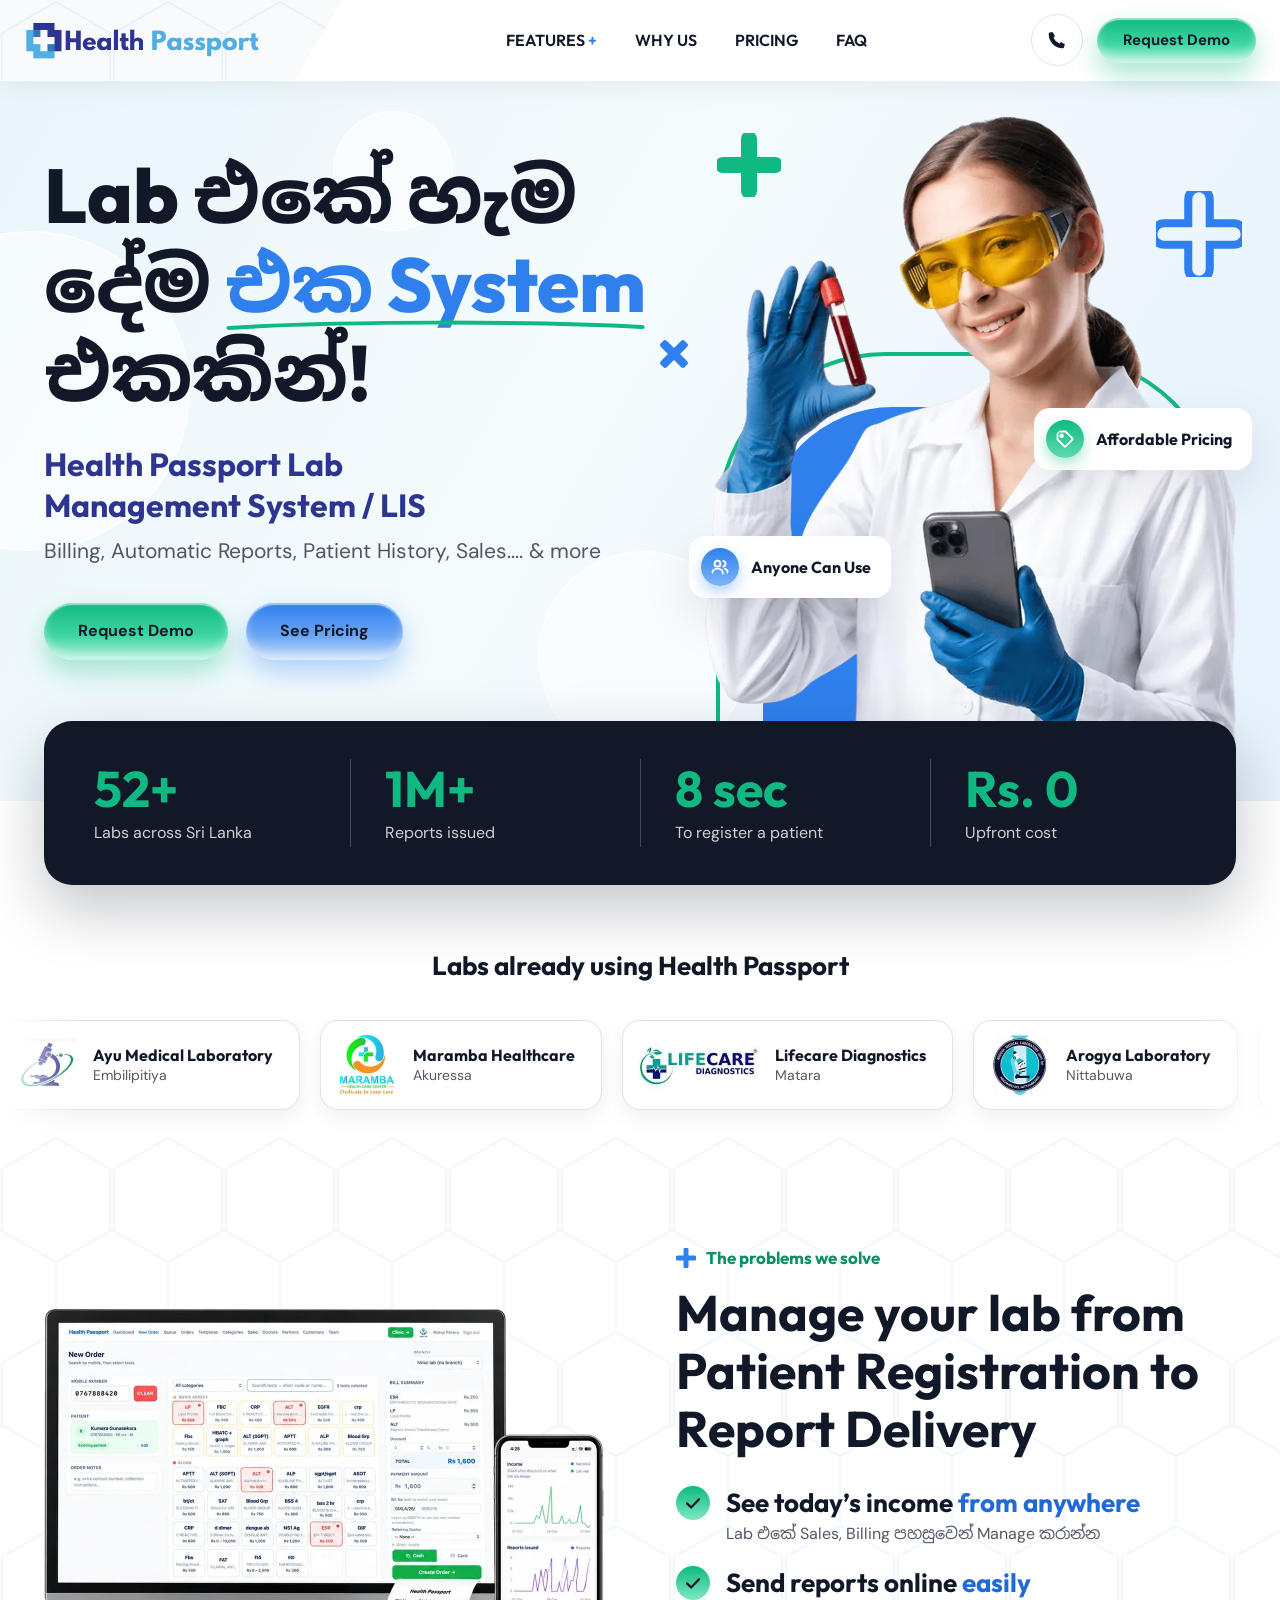
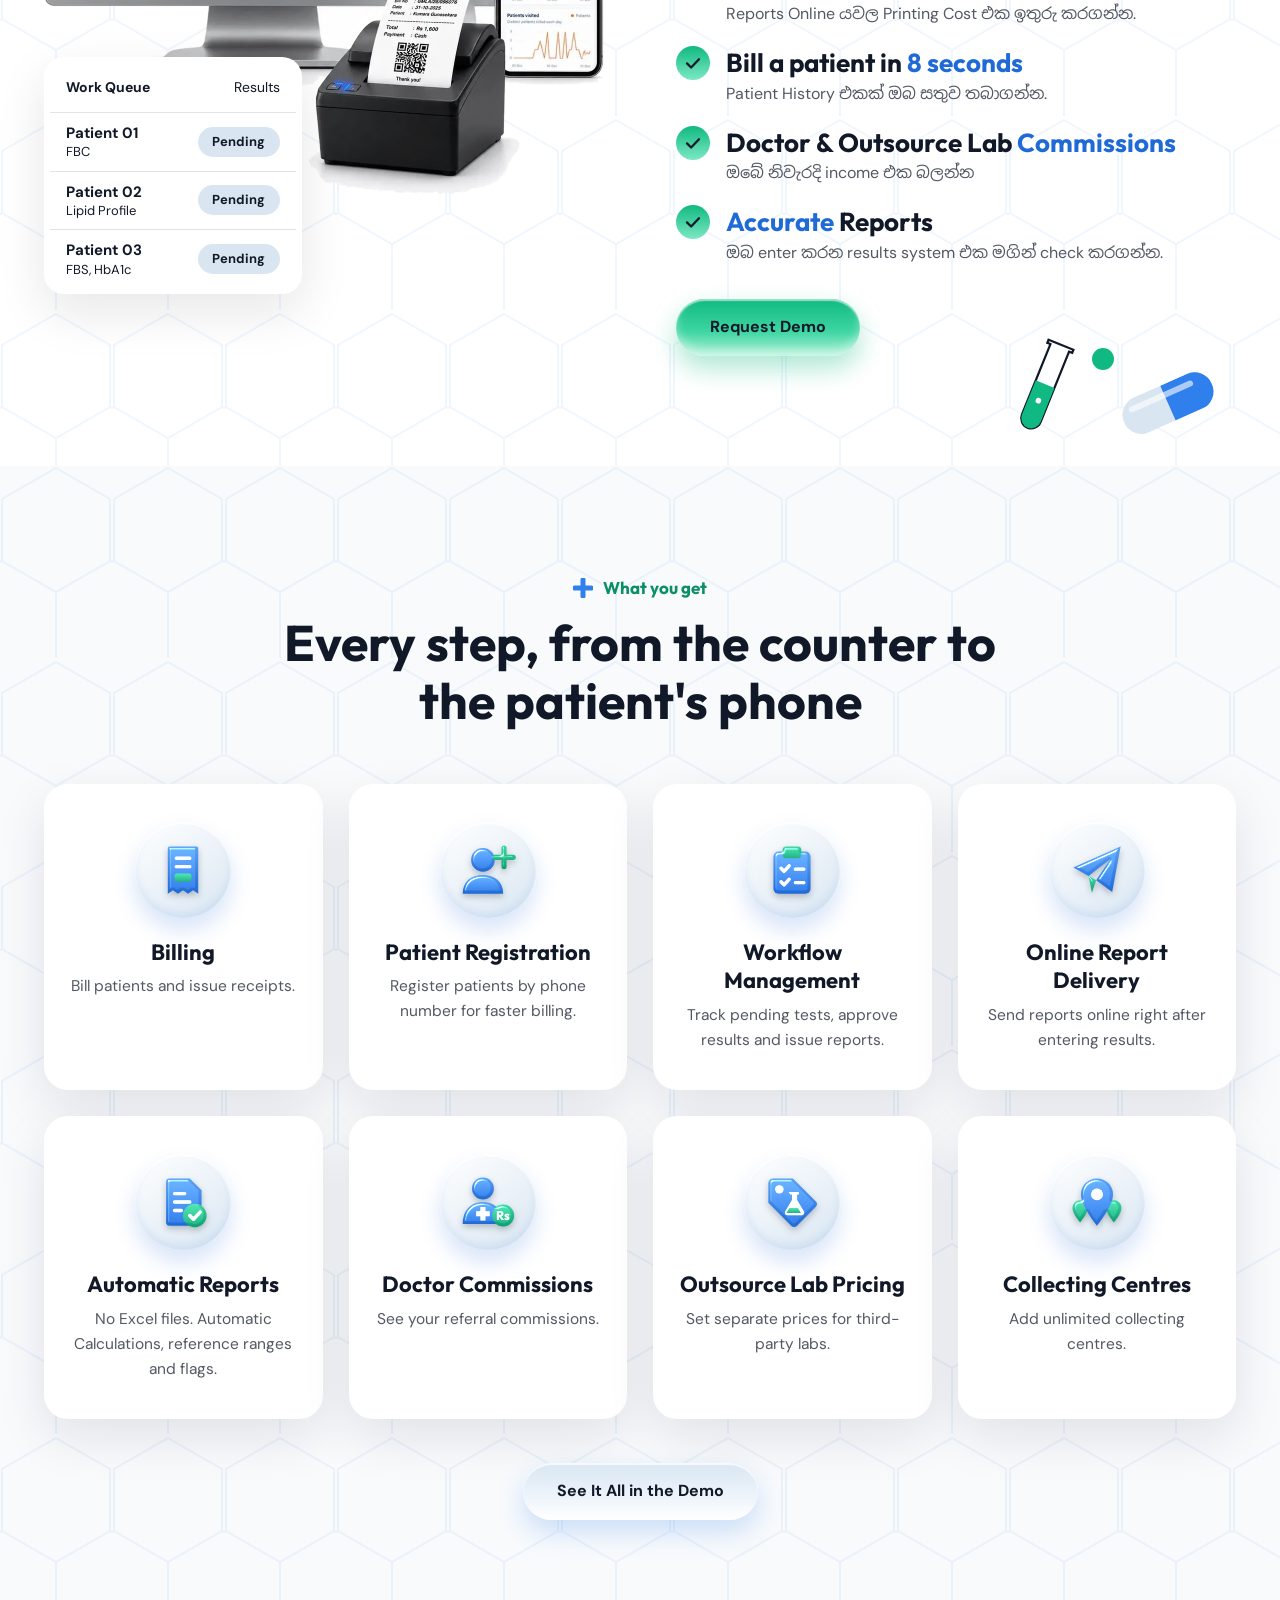
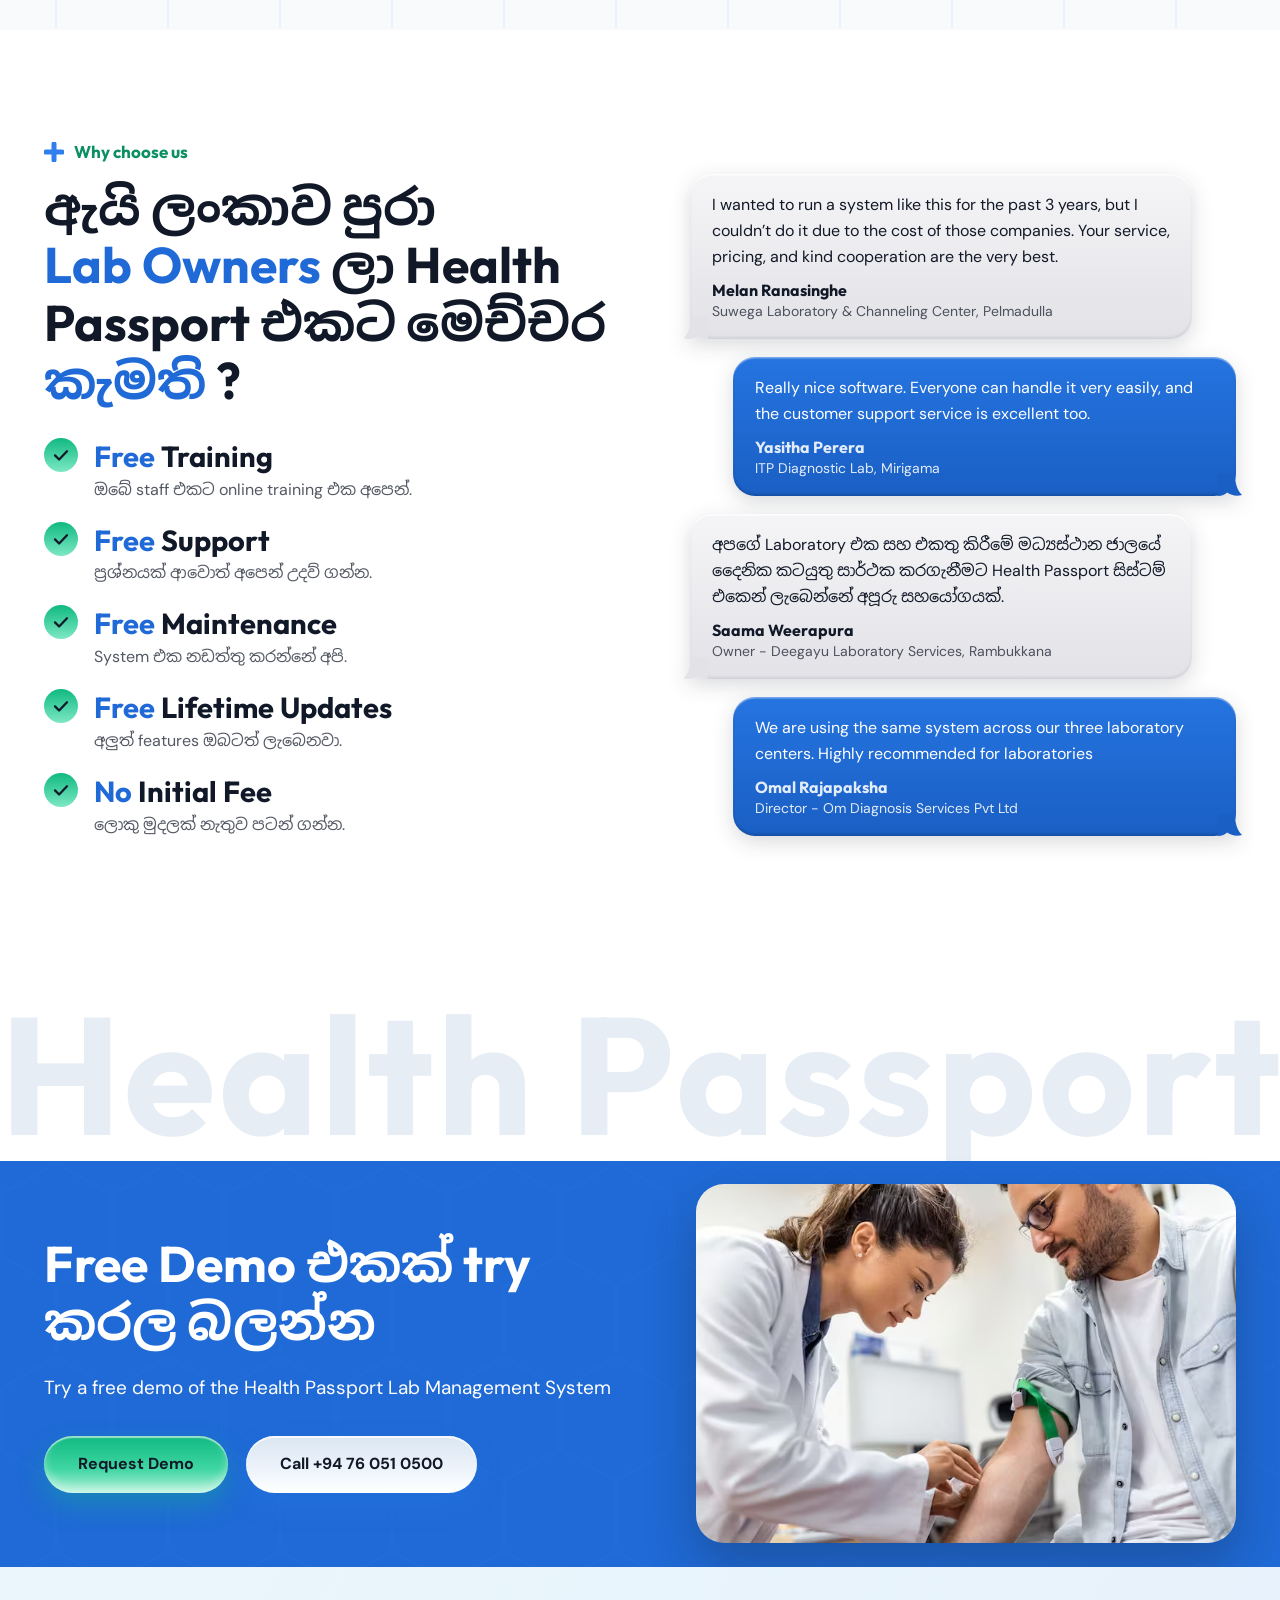
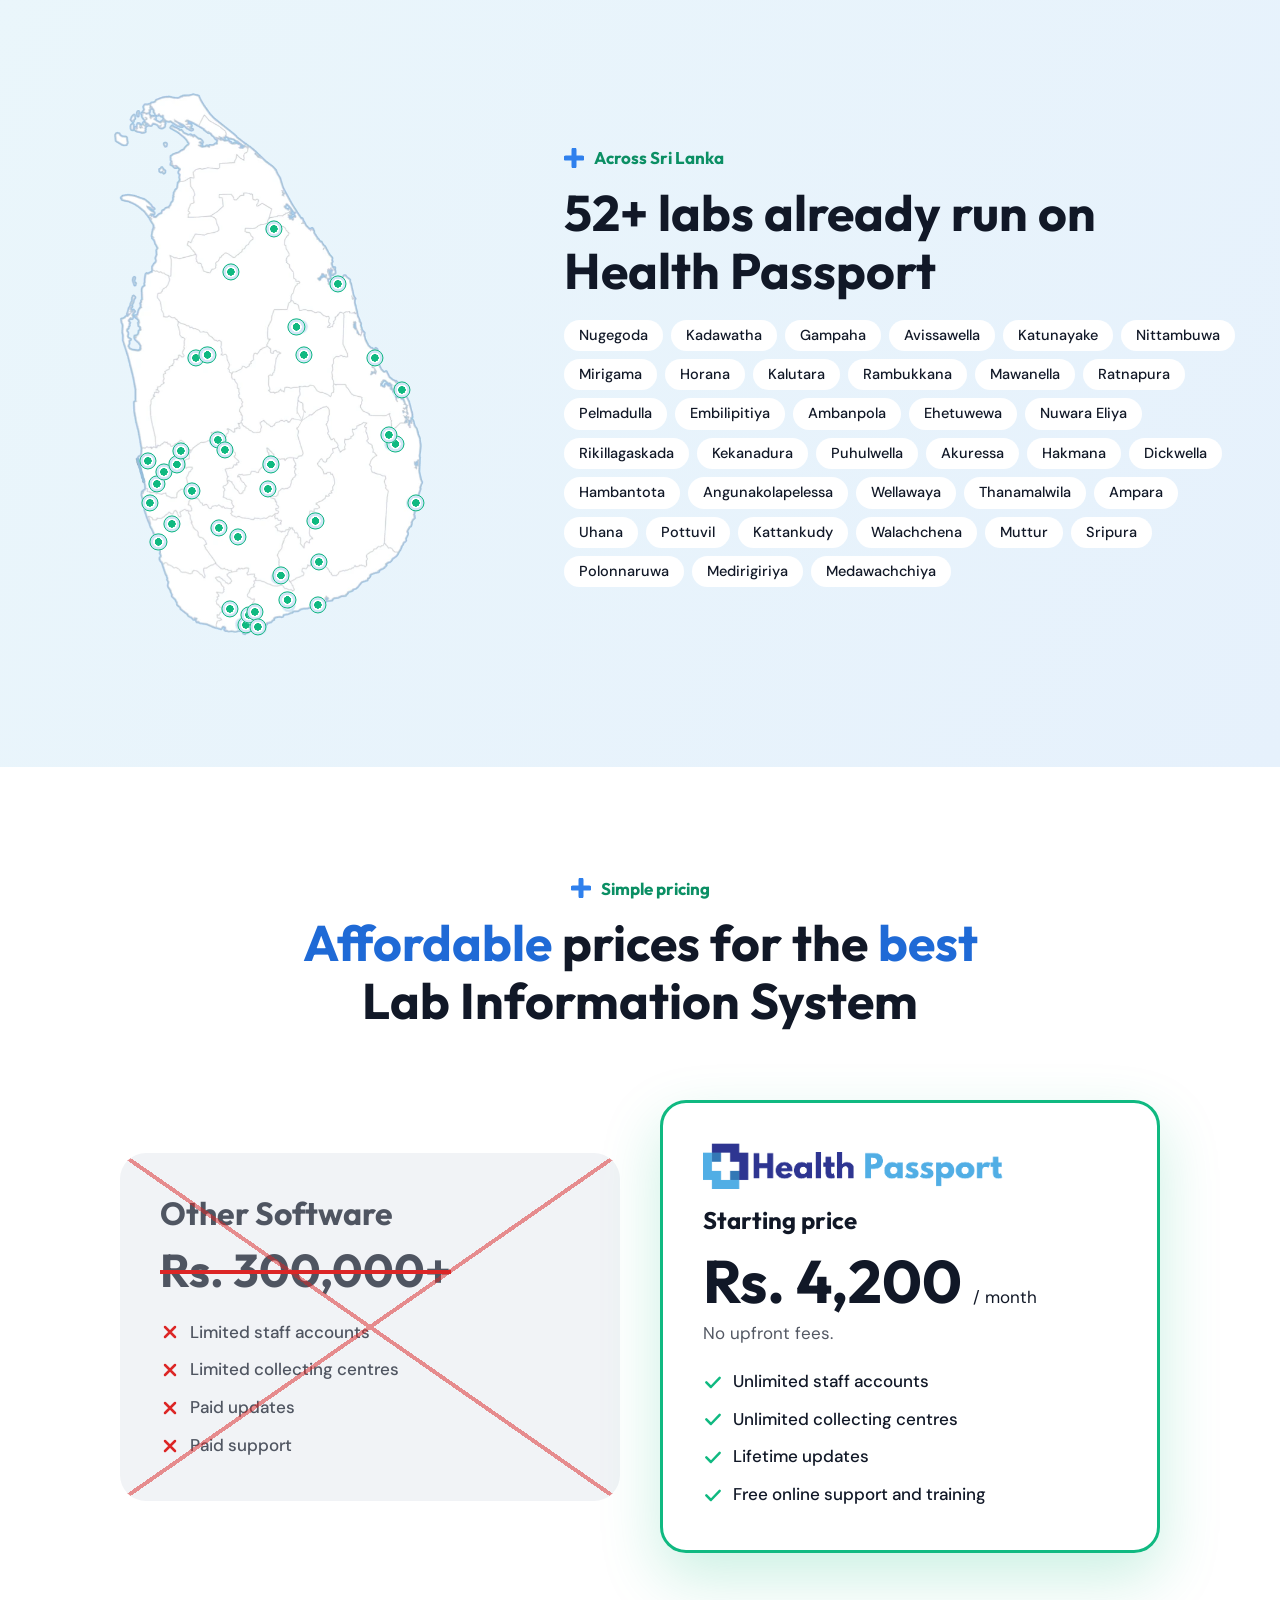
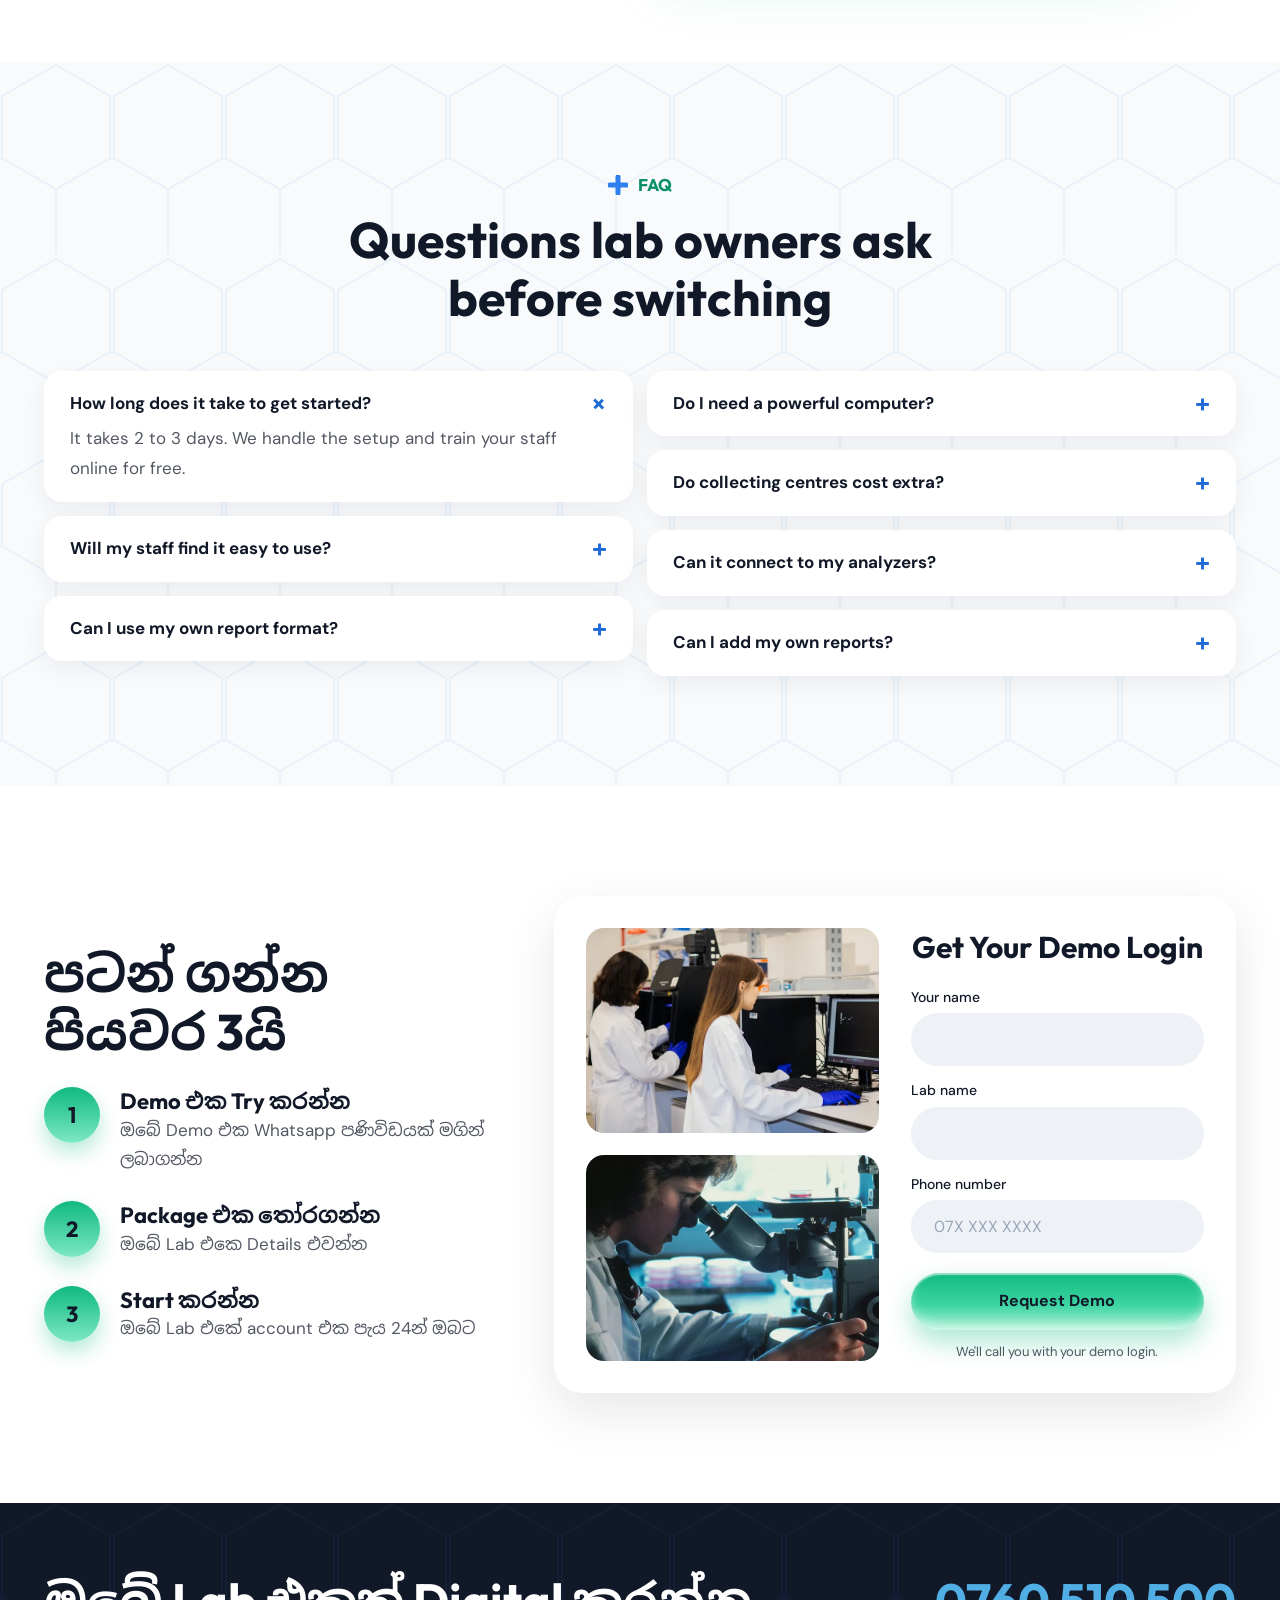
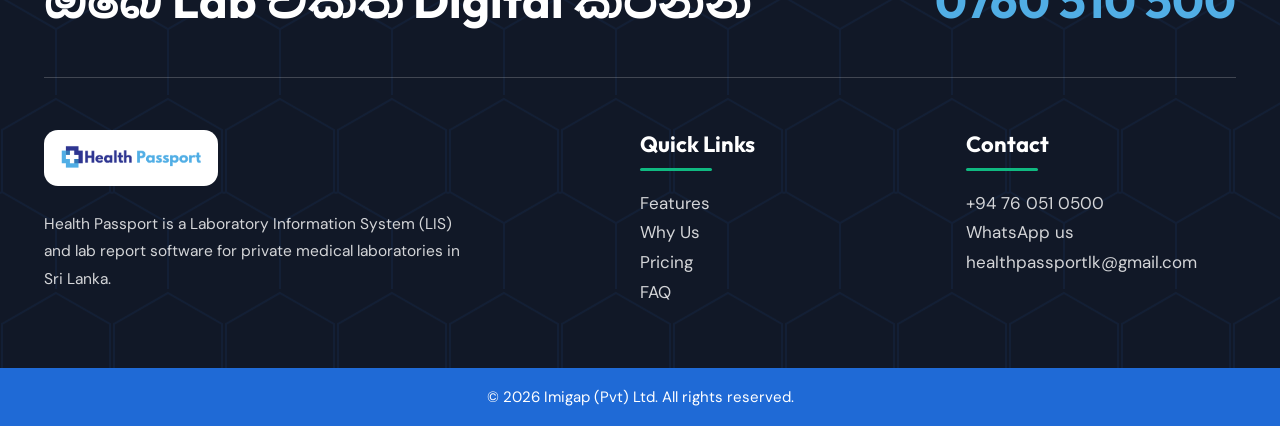
==== commit 5c43f4d8: "SEO phase 1, email demo form, updated map and value chips - Structured data: website, Imigap organiz" ====
--- a/index.html
+++ b/index.html
@@ -4,45 +4,189 @@
 <meta charset="utf-8">
 <meta name="viewport" content="width=device-width, initial-scale=1">
 <title>Laboratory Management System (LIS) in Sri Lanka | Health Passport</title>
-<meta name="description" content="Lab management system for private medical labs in Sri Lanka. Billing, reports, SMS delivery and branch income in one system. Unlimited staff. From Rs. 4,200 a month.">
+<meta name="description" content="Lab management system (LIS) for private medical labs in Sri Lanka. Billing, lab reports, SMS delivery and income in one system. From Rs. 4,200 a month.">
+<meta name="robots" content="index, follow, max-image-preview:large">
+<meta name="theme-color" content="#2F80ED">
 <link rel="canonical" href="https://healthpassport.lk/">
 <meta property="og:type" content="website">
+<meta property="og:site_name" content="Health Passport">
+<meta property="og:locale" content="en_LK">
 <meta property="og:url" content="https://healthpassport.lk/">
 <meta property="og:title" content="Laboratory Management System (LIS) in Sri Lanka | Health Passport">
 <meta property="og:description" content="Billing, reports, SMS delivery and branch income in one system for private medical labs. Unlimited staff. From Rs. 4,200 a month.">
-<meta property="og:image" content="https://healthpassport.lk/assets/counter.jpg">
-<link rel="icon" href="assets/logo.png">
+<meta property="og:image" content="https://healthpassport.lk/assets/og-image.jpg">
+<meta property="og:image:width" content="1200">
+<meta property="og:image:height" content="630">
+<meta property="og:image:alt" content="Health Passport lab management system for Sri Lanka">
+<meta name="twitter:card" content="summary_large_image">
+<link rel="icon" type="image/png" href="assets/favicon-48.png">
+<link rel="apple-touch-icon" href="assets/apple-touch-icon.png">
+<link rel="alternate" type="text/markdown" title="LLM summary" href="/llms.txt">
 <link rel="preconnect" href="https://fonts.googleapis.com">
 <link rel="preconnect" href="https://fonts.gstatic.com" crossorigin>
 <link href="https://fonts.googleapis.com/css2?family=DM+Sans:wght@400;500;700&family=Noto+Sans+Sinhala:wght@400;600;800&family=Outfit:wght@600;700&display=swap" rel="stylesheet">
-<link rel="stylesheet" href="styles.css?v=6">
+<link rel="stylesheet" href="styles.css?v=12">
 <script>document.documentElement.classList.add('js')</script>
-<script src="main.js" defer></script>
+<script src="main.js?v=4" defer></script>
 <script type="application/ld+json">
 {
   "@context": "https://schema.org",
   "@graph": [
     {
-      "@type": "SoftwareApplication",
+      "@type": "WebSite",
+      "@id": "https://healthpassport.lk/#website",
+      "url": "https://healthpassport.lk/",
       "name": "Health Passport",
-      "applicationCategory": "BusinessApplication",
-      "applicationSubCategory": "Laboratory Information System",
-      "operatingSystem": "Web",
-      "url": "https://healthpassport.lk/",
-      "description": "Laboratory management system (LIS) for private medical laboratories in Sri Lanka.",
-      "areaServed": { "@type": "Country", "name": "Sri Lanka" },
-      "offers": [
-        { "@type": "Offer", "name": "Starting price per month", "price": "4200", "priceCurrency": "LKR" }
-      ],
-      "provider": { "@id": "https://healthpassport.lk/#org" }
+      "alternateName": "Health Passport LIS",
+      "inLanguage": "en-LK",
+      "publisher": {
+        "@id": "https://healthpassport.lk/#org"
+      }
     },
     {
       "@type": "Organization",
       "@id": "https://healthpassport.lk/#org",
       "name": "Imigap (Pvt) Ltd",
+      "alternateName": "Imigap",
+      "url": "https://imigap.com/",
+      "logo": "https://healthpassport.lk/assets/logo.png",
+      "telephone": "+94760510500",
+      "email": "healthpassportlk@gmail.com",
+      "address": {
+        "@type": "PostalAddress",
+        "streetAddress": "No 441/ 3B 1/1, Wakwella Rd",
+        "addressLocality": "Galle",
+        "postalCode": "80000",
+        "addressRegion": "Southern Province",
+        "addressCountry": "LK"
+      },
+      "brand": {
+        "@type": "Brand",
+        "name": "Health Passport"
+      },
+      "sameAs": [
+        "https://imigap.com/",
+        "https://maps.google.com/?cid=1938541117497567886"
+      ],
+      "contactPoint": {
+        "@type": "ContactPoint",
+        "contactType": "sales",
+        "telephone": "+94760510500",
+        "email": "healthpassportlk@gmail.com",
+        "areaServed": "LK",
+        "availableLanguage": [
+          "English",
+          "Sinhala"
+        ]
+      }
+    },
+    {
+      "@type": "SoftwareApplication",
+      "@id": "https://healthpassport.lk/#software",
+      "name": "Health Passport",
+      "alternateName": [
+        "Health Passport Lab Management System",
+        "Health Passport LIS"
+      ],
+      "applicationCategory": "BusinessApplication",
+      "applicationSubCategory": "Laboratory Information System (LIS)",
+      "operatingSystem": "Web browser",
       "url": "https://healthpassport.lk/",
-      "logo": "https://healthpassport.lk/assets/logo.png",
-      "telephone": "+94760510500"
+      "description": "Health Passport is a laboratory management system (LIS) and lab report software for private medical laboratories in Sri Lanka, used by 52+ labs. It covers billing, patient registration, automatic reports, online and SMS report delivery, doctor commissions and collecting centres.",
+      "image": "https://healthpassport.lk/assets/og-image.jpg",
+      "screenshot": "https://healthpassport.lk/assets/product-system.webp",
+      "featureList": [
+        "Billing: Bill patients and issue receipts.",
+        "Patient Registration: Register patients by phone number for faster billing.",
+        "Workflow Management: Track pending tests, approve results and issue reports.",
+        "Online Report Delivery: Send reports online right after entering results.",
+        "Automatic Reports: No Excel files. Automatic Calculations, reference ranges and flags.",
+        "Doctor Commissions: See your referral commissions.",
+        "Outsource Lab Pricing: Set separate prices for third-party labs.",
+        "Collecting Centres: Add unlimited collecting centres.",
+        "SMS report delivery"
+      ],
+      "areaServed": {
+        "@type": "Country",
+        "name": "Sri Lanka"
+      },
+      "offers": {
+        "@type": "Offer",
+        "name": "Starting price per month",
+        "price": "4200",
+        "priceCurrency": "LKR",
+        "priceSpecification": {
+          "@type": "UnitPriceSpecification",
+          "price": "4200",
+          "priceCurrency": "LKR",
+          "unitText": "MONTH"
+        }
+      },
+      "provider": {
+        "@id": "https://healthpassport.lk/#org"
+      }
+    },
+    {
+      "@type": "FAQPage",
+      "@id": "https://healthpassport.lk/#faq",
+      "mainEntity": [
+        {
+          "@type": "Question",
+          "name": "How long does it take to get started?",
+          "acceptedAnswer": {
+            "@type": "Answer",
+            "text": "It takes 2 to 3 days. We handle the setup and train your staff online for free."
+          }
+        },
+        {
+          "@type": "Question",
+          "name": "Will my staff find it easy to use?",
+          "acceptedAnswer": {
+            "@type": "Answer",
+            "text": "Try the demo with your staff first. Once you start, we train them online for free."
+          }
+        },
+        {
+          "@type": "Question",
+          "name": "Can I use my own report format?",
+          "acceptedAnswer": {
+            "@type": "Answer",
+            "text": "Yes. Reports use your own letterhead, signature and layout."
+          }
+        },
+        {
+          "@type": "Question",
+          "name": "Do I need a powerful computer?",
+          "acceptedAnswer": {
+            "@type": "Answer",
+            "text": "No. Health Passport is web-based, so it runs on a normal computer or even your phone."
+          }
+        },
+        {
+          "@type": "Question",
+          "name": "Do collecting centres cost extra?",
+          "acceptedAnswer": {
+            "@type": "Answer",
+            "text": "No. Add as many collecting centres as you need at no extra cost."
+          }
+        },
+        {
+          "@type": "Question",
+          "name": "Can it connect to my analyzers?",
+          "acceptedAnswer": {
+            "@type": "Answer",
+            "text": "Analyzer connection is available. Tell us which machines you use and we'll confirm the details."
+          }
+        },
+        {
+          "@type": "Question",
+          "name": "Can I add my own reports?",
+          "acceptedAnswer": {
+            "@type": "Answer",
+            "text": "Yes. Every report is fully customizable, and ready-made reports are included to get you started."
+          }
+        }
+      ]
     }
   ]
 }
@@ -53,6 +197,8 @@
 <svg width="0" height="0" style="position:absolute" aria-hidden="true">
   <symbol id="plus" viewBox="0 0 32 32"><path d="M12 3a4 4 0 0 1 8 0v9h9a4 4 0 0 1 0 8h-9v9a4 4 0 0 1-8 0v-9H3a4 4 0 0 1 0-8h9z"/></symbol>
   <symbol id="tick" viewBox="0 0 24 24"><path d="M4 12.5 9.5 18 20 7" fill="none" stroke="currentColor" stroke-width="3" stroke-linecap="round" stroke-linejoin="round"/></symbol>
+  <symbol id="users" viewBox="0 0 24 24"><g fill="none" stroke="currentColor" stroke-width="2.2" stroke-linecap="round" stroke-linejoin="round"><circle cx="9" cy="8" r="3.5"/><path d="M2.5 20c0-3.6 2.9-6 6.5-6s6.5 2.4 6.5 6"/><path d="M16 4.6a3.5 3.5 0 0 1 0 6.8M18 14.3c2.1.7 3.5 2.8 3.5 5.7"/></g></symbol>
+  <symbol id="tag" viewBox="0 0 24 24"><g fill="none" stroke="currentColor" stroke-width="2.2" stroke-linecap="round" stroke-linejoin="round"><path d="M3 12.2V4a1 1 0 0 1 1-1h8.2a1 1 0 0 1 .7.3l8 8a1 1 0 0 1 0 1.4l-8.2 8.2a1 1 0 0 1-1.4 0l-8-8a1 1 0 0 1-.3-.7z"/><circle cx="8" cy="8" r="1.6" fill="currentColor"/></g></symbol>
   <symbol id="cross" viewBox="0 0 24 24"><path d="M6 6 18 18M18 6 6 18" fill="none" stroke="currentColor" stroke-width="3" stroke-linecap="round"/></symbol>
   <symbol id="phone" viewBox="0 0 24 24"><path d="M6.6 2.5 9.5 7 7.800 9.200a13 13 0 0 0 7 7L17 14.500l4.500 2.900-1.100 3.300c-.3.800-1 1.300-1.900 1.300C10 22 2 14 2 5c0-.9.500-1.600 1.300-1.900z" fill="currentColor"/></symbol>
 </svg>
@@ -81,7 +227,7 @@
     </nav>
     <div class="top-actions">
       <a class="round" href="tel:+94760510500" aria-label="Call Health Passport"><svg><use href="#phone"/></svg></a>
-      <a class="btn btn-small" data-cta="header" href="https://wa.me/94760510500?text=%E0%B6%86%E0%B6%BA%E0%B7%94%E0%B6%B6%E0%B7%9D%E0%B7%80%E0%B6%B1%E0%B7%8A%2C%20%E0%B6%B8%E0%B6%A7%20Health%20Passport%20demo%20login%20%E0%B6%91%E0%B6%9A%20%E0%B6%91%E0%B7%80%E0%B6%B1%E0%B7%8A%E0%B6%B1.%20Lab%20%E0%B6%91%E0%B6%9A%E0%B7%9A%20%E0%B6%B1%E0%B6%B8%3A%20">Request Demo</a>
+      <a class="btn btn-small" data-cta="header" href="https://wa.me/94760510500?text=Please%20send%20me%20details%20of%20Health%20Passport%20Lab%20Management%20System">Request Demo</a>
     </div>
   </div>
 </header>
@@ -102,7 +248,7 @@
       <h1 class="product">Health Passport Lab Management System / LIS</h1>
       <p class="sub">Billing, Automatic Reports, Patient History, Sales.... &amp; more</p>
       <div class="actions">
-        <a class="btn" data-cta="hero" href="https://wa.me/94760510500?text=%E0%B6%86%E0%B6%BA%E0%B7%94%E0%B6%B6%E0%B7%9D%E0%B7%80%E0%B6%B1%E0%B7%8A%2C%20%E0%B6%B8%E0%B6%A7%20Health%20Passport%20demo%20login%20%E0%B6%91%E0%B6%9A%20%E0%B6%91%E0%B7%80%E0%B6%B1%E0%B7%8A%E0%B6%B1.%20Lab%20%E0%B6%91%E0%B6%9A%E0%B7%9A%20%E0%B6%B1%E0%B6%B8%3A%20">Request Demo</a>
+        <a class="btn" data-cta="hero" href="https://wa.me/94760510500?text=Please%20send%20me%20details%20of%20Health%20Passport%20Lab%20Management%20System">Request Demo</a>
         <a class="btn btn-blue" href="#price">See Pricing</a>
       </div>
     </div>
@@ -110,9 +256,9 @@
     <div class="hero-art">
       <span class="arch"></span>
       <span class="arch-line"></span>
-      <img class="person" src="assets/lab-girl-sm-2.png" alt="Lab professional holding a blood sample tube and a phone" width="600" height="706">
-      <div class="float f1"><svg><use href="#tick"/></svg><span><b>Report Sent Online</b></span></div>
-      <div class="float f2"><svg><use href="#tick"/></svg><span><b>Manage collecting centers</b></span></div>
+      <img class="person" src="assets/lab-girl.webp" fetchpriority="high" alt="Lab professional holding a blood sample tube and a phone" width="600" height="706">
+      <div class="float f1 v-easy"><svg><use href="#users"/></svg><span><b>Anyone Can Use</b></span></div>
+      <div class="float f2 v-price"><svg><use href="#tag"/></svg><span><b>Affordable Pricing</b></span></div>
     </div>
   </div>
 </section>
@@ -130,18 +276,18 @@
   <div class="wrap"><h2 class="reveal">Labs already using Health Passport</h2></div>
   <div class="marquee">
     <ul class="marquee-list">
-      <li><img src="assets/clients/1.%20Ayu%20Medical%20Laboratory%20-%20Embilipitiya.jpg" alt="Ayu Medical Laboratory logo" width="208" height="208" loading="lazy"><span><b>Ayu Medical Laboratory</b>Embilipitiya</span></li>
-      <li><img src="assets/clients/2.%20Maramba%20Healthcare%20-%20Akuressa.jpg" alt="Maramba Healthcare logo" width="300" height="300" loading="lazy"><span><b>Maramba Healthcare</b>Akuressa</span></li>
-      <li><img src="assets/clients/3.%20Lifecare%20Diagnostics%20-%20Matara.jpg" alt="Lifecare Diagnostics logo" width="240" height="120" loading="lazy"><span><b>Lifecare Diagnostics</b>Matara</span></li>
-      <li><img src="assets/clients/4.%20Arogya%20Laboratory%20-%20Nittabuwa.jpg" alt="Arogya Laboratory logo" width="208" height="208" loading="lazy"><span><b>Arogya Laboratory</b>Nittabuwa</span></li>
-      <li><img src="assets/clients/5.%20Lanka%20Medisoon%20-%20Horana.jpg" alt="Lanka Medisoon logo" width="208" height="208" loading="lazy"><span><b>Lanka Medisoon</b>Horana</span></li>
-      <li><img src="assets/clients/6.%20Deegayu%20Laboratory%20-%20Rambukkana.jpg" alt="Deegayu Laboratory logo" width="240" height="120" loading="lazy"><span><b>Deegayu Laboratory</b>Rambukkana</span></li>
-      <li><img src="assets/clients/7.%20New%20Medicare%20-%20Kalutara.jpg" alt="New Medicare logo" width="208" height="208" loading="lazy"><span><b>New Medicare</b>Kalutara</span></li>
-      <li><img src="assets/clients/8.%20New%20Theeraka%20Suwa%20Sewa%20-%20Anuradapura.jpg" alt="New Theeraka Suwa Sewa logo" width="208" height="208" loading="lazy"><span><b>New Theeraka Suwa Sewa</b>Anuradapura</span></li>
-      <li><img src="assets/clients/9.%20Ayu%20Laboratory%20-%20Ampara.jpg" alt="Ayu Laboratory logo" width="208" height="208" loading="lazy"><span><b>Ayu Laboratory</b>Ampara</span></li>
-      <li><img src="assets/clients/10.%20Ave%20Maria%20-%20Gampaha.jpg" alt="Ave Maria logo" width="208" height="208" loading="lazy"><span><b>Ave Maria</b>Gampaha</span></li>
-      <li><img src="assets/clients/11.%20Queens%20-%20Nuwaraeliya.jpg" alt="Queens logo" width="150" height="150" loading="lazy"><span><b>Queens</b>Nuwaraeliya</span></li>
-      <li><img src="assets/clients/12%20Navodya%20Hospital%20-%20Embilipitiya.jpg" alt="Navodya Hospital logo" width="150" height="150" loading="lazy"><span><b>Navodya Hospital</b>Embilipitiya</span></li>
+      <li><img src="assets/clients/1.%20Ayu%20Medical%20Laboratory%20-%20Embilipitiya.webp" alt="Ayu Medical Laboratory logo" width="120" height="120" loading="lazy"><span><b>Ayu Medical Laboratory</b>Embilipitiya</span></li>
+      <li><img src="assets/clients/2.%20Maramba%20Healthcare%20-%20Akuressa.webp" alt="Maramba Healthcare logo" width="120" height="120" loading="lazy"><span><b>Maramba Healthcare</b>Akuressa</span></li>
+      <li><img src="assets/clients/3.%20Lifecare%20Diagnostics%20-%20Matara.webp" alt="Lifecare Diagnostics logo" width="240" height="120" loading="lazy"><span><b>Lifecare Diagnostics</b>Matara</span></li>
+      <li><img src="assets/clients/4.%20Arogya%20Laboratory%20-%20Nittabuwa.webp" alt="Arogya Laboratory logo" width="120" height="120" loading="lazy"><span><b>Arogya Laboratory</b>Nittabuwa</span></li>
+      <li><img src="assets/clients/5.%20Lanka%20Medisoon%20-%20Horana.webp" alt="Lanka Medisoon logo" width="120" height="120" loading="lazy"><span><b>Lanka Medisoon</b>Horana</span></li>
+      <li><img src="assets/clients/6.%20Deegayu%20Laboratory%20-%20Rambukkana.webp" alt="Deegayu Laboratory logo" width="240" height="120" loading="lazy"><span><b>Deegayu Laboratory</b>Rambukkana</span></li>
+      <li><img src="assets/clients/7.%20New%20Medicare%20-%20Kalutara.webp" alt="New Medicare logo" width="120" height="120" loading="lazy"><span><b>New Medicare</b>Kalutara</span></li>
+      <li><img src="assets/clients/8.%20New%20Theeraka%20Suwa%20Sewa%20-%20Anuradapura.webp" alt="New Theeraka Suwa Sewa logo" width="120" height="120" loading="lazy"><span><b>New Theeraka Suwa Sewa</b>Anuradapura</span></li>
+      <li><img src="assets/clients/9.%20Ayu%20Laboratory%20-%20Ampara.webp" alt="Ayu Laboratory logo" width="120" height="120" loading="lazy"><span><b>Ayu Laboratory</b>Ampara</span></li>
+      <li><img src="assets/clients/10.%20Ave%20Maria%20-%20Gampaha.webp" alt="Ave Maria logo" width="120" height="120" loading="lazy"><span><b>Ave Maria</b>Gampaha</span></li>
+      <li><img src="assets/clients/11.%20Queens%20-%20Nuwaraeliya.webp" alt="Queens logo" width="120" height="120" loading="lazy"><span><b>Queens</b>Nuwaraeliya</span></li>
+      <li><img src="assets/clients/12%20Navodya%20Hospital%20-%20Embilipitiya.webp" alt="Navodya Hospital logo" width="120" height="120" loading="lazy"><span><b>Navodya Hospital</b>Embilipitiya</span></li>
     </ul>
   </div>
 </section>
@@ -152,7 +298,7 @@
   <span class="ball"></span>
   <div class="wrap problem-grid">
     <div class="why-art reveal">
-      <img src="assets/product-system.webp" alt="Health Passport on a computer and a phone, with a bill coming out of a receipt printer" width="1223" height="1061" loading="lazy">
+      <img src="assets/product-system.webp" alt="Health Passport on a computer and a phone, with a bill coming out of a receipt printer" width="1120" height="972" loading="lazy">
       <div class="app-card" role="img" aria-label="Illustration of the work queue with sample data">
         <div class="app-bar"><b>Work Queue</b><span>Results</span></div>
         <ul class="queue">
@@ -172,7 +318,7 @@
         <li class="reveal"><span class="heart"><svg><use href="#tick"/></svg></span><div><b>Doctor &amp; Outsource Lab <em>Commissions</em></b><span lang="si">ඔබේ නිවැරදි income එක බලන්න</span></div></li>
         <li class="reveal"><span class="heart"><svg><use href="#tick"/></svg></span><div><b><em>Accurate</em> Reports</b><span lang="si">ඔබ enter කරන results system එක මගින් check කරගන්න.</span></div></li>
       </ul>
-      <a class="btn reveal" data-cta="problem" href="https://wa.me/94760510500?text=%E0%B6%86%E0%B6%BA%E0%B7%94%E0%B6%B6%E0%B7%9D%E0%B7%80%E0%B6%B1%E0%B7%8A%2C%20%E0%B6%B8%E0%B6%A7%20Health%20Passport%20demo%20login%20%E0%B6%91%E0%B6%9A%20%E0%B6%91%E0%B7%80%E0%B6%B1%E0%B7%8A%E0%B6%B1.%20Lab%20%E0%B6%91%E0%B6%9A%E0%B7%9A%20%E0%B6%B1%E0%B6%B8%3A%20">Request Demo</a>
+      <a class="btn reveal" data-cta="problem" href="https://wa.me/94760510500?text=Please%20send%20me%20details%20of%20Health%20Passport%20Lab%20Management%20System">Request Demo</a>
     </div>
   </div>
 </section>
@@ -217,7 +363,7 @@
         <h3>Collecting Centres</h3><p>Add unlimited collecting centres.</p>
       </li>
     </ul>
-    <div class="center cards-cta reveal"><a class="btn btn-light" data-cta="features" href="https://wa.me/94760510500?text=%E0%B6%86%E0%B6%BA%E0%B7%94%E0%B6%B6%E0%B7%9D%E0%B7%80%E0%B6%B1%E0%B7%8A%2C%20%E0%B6%B8%E0%B6%A7%20Health%20Passport%20demo%20login%20%E0%B6%91%E0%B6%9A%20%E0%B6%91%E0%B7%80%E0%B6%B1%E0%B7%8A%E0%B6%B1.%20Lab%20%E0%B6%91%E0%B6%9A%E0%B7%9A%20%E0%B6%B1%E0%B6%B8%3A%20">See It All in the Demo</a></div>
+    <div class="center cards-cta reveal"><a class="btn btn-light" data-cta="features" href="https://wa.me/94760510500?text=Please%20send%20me%20details%20of%20Health%20Passport%20Lab%20Management%20System">See It All in the Demo</a></div>
   </div>
 </section>
 
@@ -263,7 +409,7 @@
         <h2 class="reveal" lang="si">Free Demo එකක් try කරල බලන්න</h2>
         <p class="reveal">Try a free demo of the Health Passport Lab Management System</p>
         <div class="actions reveal">
-          <a class="btn" data-cta="band" href="https://wa.me/94760510500?text=%E0%B6%86%E0%B6%BA%E0%B7%94%E0%B6%B6%E0%B7%9D%E0%B7%80%E0%B6%B1%E0%B7%8A%2C%20%E0%B6%B8%E0%B6%A7%20Health%20Passport%20demo%20login%20%E0%B6%91%E0%B6%9A%20%E0%B6%91%E0%B7%80%E0%B6%B1%E0%B7%8A%E0%B6%B1.%20Lab%20%E0%B6%91%E0%B6%9A%E0%B7%9A%20%E0%B6%B1%E0%B6%B8%3A%20">Request Demo</a>
+          <a class="btn" data-cta="band" href="https://wa.me/94760510500?text=Please%20send%20me%20details%20of%20Health%20Passport%20Lab%20Management%20System">Request Demo</a>
           <a class="btn btn-light" href="tel:+94760510500">Call +94 76 051 0500</a>
         </div>
       </div>
@@ -277,14 +423,13 @@
 <section class="reach">
   <div class="wrap reach-grid">
     <div class="map" data-pins>
-      <img src="assets/map.png" alt="Map of Sri Lanka showing labs using Health Passport" width="553" height="972" loading="lazy">
+      <img src="assets/map.webp" alt="Map of Sri Lanka showing labs using Health Passport" width="553" height="972" loading="lazy">
     </div>
     <div>
       <p class="kicker reveal"><svg><use href="#plus"/></svg>Across Sri Lanka</p>
       <h2 class="reveal">52+ labs already run on Health Passport</h2>
-      <p class="muted reveal">From single-user labs to labs with 18 staff accounts. Your nearest town may already be here:</p>
       <ul class="towns reveal">
-        <li>Akuressa</li><li>Ambanpola</li><li>Ampara</li><li>Aralaganwila</li><li>Awissawella</li><li>Badulla</li><li>Bandarawela</li><li>Dikwella</li><li>Dodamgoda</li><li>Ehetuwewa</li><li>Embilipitiya</li><li>Girandurukotte</li><li>Hatton</li><li>Horana</li><li>Kadawatha</li><li>Katunayaka</li><li>Kattankudy</li><li>Kekanadura</li><li>Matara</li><li>Mawanella</li><li>Medirigiriya</li><li>Mirigama</li><li>Muttur</li><li>Nittambuwa</li><li>Nugegoda</li><li>Nuwara Eliya</li><li>Pamunugama</li><li>Pelessa</li><li>Pelmadulla</li><li>Pottuvil</li><li>Rambukkana</li><li>Ratnapura</li><li>Sripura</li><li>Thanamalwila</li>
+        <li>Nugegoda</li><li>Kadawatha</li><li>Gampaha</li><li>Avissawella</li><li>Katunayake</li><li>Nittambuwa</li><li>Mirigama</li><li>Horana</li><li>Kalutara</li><li>Rambukkana</li><li>Mawanella</li><li>Ratnapura</li><li>Pelmadulla</li><li>Embilipitiya</li><li>Ambanpola</li><li>Ehetuwewa</li><li>Nuwara Eliya</li><li>Rikillagaskada</li><li>Kekanadura</li><li>Puhulwella</li><li>Akuressa</li><li>Hakmana</li><li>Dickwella</li><li>Hambantota</li><li>Angunakolapelessa</li><li>Wellawaya</li><li>Thanamalwila</li><li>Ampara</li><li>Uhana</li><li>Pottuvil</li><li>Kattankudy</li><li>Walachchena</li><li>Muttur</li><li>Sripura</li><li>Polonnaruwa</li><li>Medirigiriya</li><li>Medawachchiya</li>
       </ul>
       <!-- Add the GC Laboratory owner's quote and other testimonials here once approved. -->
     </div>
@@ -358,16 +503,20 @@
     </div>
     <div class="form-card reveal">
       <div class="form-photos">
-        <img src="assets/stock-computers.jpg" alt="Lab staff working at computers" width="1200" height="800" loading="lazy">
-        <img src="assets/stock-microscope.jpg" alt="Lab technologist using a microscope" width="1200" height="800" loading="lazy">
-      </div>
-      <form data-demo-form>
+        <img src="assets/stock-computers.webp" alt="Lab staff working at computers" width="800" height="533" loading="lazy">
+        <img src="assets/stock-microscope.webp" alt="Lab technologist using a microscope" width="800" height="520" loading="lazy">
+      </div>
+      <!-- Requests are emailed to healthpassportlk@gmail.com through FormSubmit (formsubmit.co); main.js sends it without leaving the page. -->
+      <form data-demo-form action="https://formsubmit.co/healthpassportlk@gmail.com" method="POST">
         <h3>Get Your Demo Login</h3>
         <label>Your name<input name="name" required autocomplete="name"></label>
         <label>Lab name<input name="lab" required autocomplete="organization"></label>
-        <label>Town<input name="town" autocomplete="address-level2"></label>
-        <button class="btn" type="submit" data-cta="form">Send on WhatsApp</button>
-        <small>Opens WhatsApp with your details filled in, ready for you to send.</small>
+        <label>Phone number<input name="phone" type="tel" required autocomplete="tel" inputmode="tel" placeholder="07X XXX XXXX" pattern="[0-9+ ]{9,15}"></label>
+        <input type="hidden" name="_subject" value="New demo request - Health Passport website">
+        <input type="hidden" name="_template" value="table">
+        <input type="text" name="_honey" class="hp" tabindex="-1" autocomplete="off" aria-hidden="true">
+        <button class="btn" type="submit" data-cta="form">Request Demo</button>
+        <small data-form-status role="status">We'll call you with your demo login.</small>
       </form>
     </div>
   </div>
@@ -399,7 +548,8 @@
         <h3>Contact</h3>
         <ul>
           <li><a href="tel:+94760510500">+94 76 051 0500</a></li>
-          <li><a data-cta="footer" href="https://wa.me/94760510500?text=%E0%B6%86%E0%B6%BA%E0%B7%94%E0%B6%B6%E0%B7%9D%E0%B7%80%E0%B6%B1%E0%B7%8A%2C%20%E0%B6%B8%E0%B6%A7%20Health%20Passport%20demo%20login%20%E0%B6%91%E0%B6%9A%20%E0%B6%91%E0%B7%80%E0%B6%B1%E0%B7%8A%E0%B6%B1.%20Lab%20%E0%B6%91%E0%B6%9A%E0%B7%9A%20%E0%B6%B1%E0%B6%B8%3A%20">WhatsApp us</a></li>
+          <li><a data-cta="footer" href="https://wa.me/94760510500?text=Please%20send%20me%20details%20of%20Health%20Passport%20Lab%20Management%20System">WhatsApp us</a></li>
+          <li><a href="mailto:healthpassportlk@gmail.com">healthpassportlk@gmail.com</a></li>
         </ul>
       </div>
     </div>
@@ -411,7 +561,7 @@
   <svg viewBox="0 0 48 48" aria-hidden="true"><circle class="ring-bg" cx="24" cy="24" r="22"/><circle class="ring" cx="24" cy="24" r="22" pathLength="100"/><path class="up" d="M24 33V16m-6 6 6-6 6 6"/></svg>
 </a>
 
-<a class="sticky" data-cta="sticky" href="https://wa.me/94760510500?text=%E0%B6%86%E0%B6%BA%E0%B7%94%E0%B6%B6%E0%B7%9D%E0%B7%80%E0%B6%B1%E0%B7%8A%2C%20%E0%B6%B8%E0%B6%A7%20Health%20Passport%20demo%20login%20%E0%B6%91%E0%B6%9A%20%E0%B6%91%E0%B7%80%E0%B6%B1%E0%B7%8A%E0%B6%B1.%20Lab%20%E0%B6%91%E0%B6%9A%E0%B7%9A%20%E0%B6%B1%E0%B6%B8%3A%20">Request Demo</a>
+<a class="sticky" data-cta="sticky" href="https://wa.me/94760510500?text=Please%20send%20me%20details%20of%20Health%20Passport%20Lab%20Management%20System">Request Demo</a>
 
 </body>
 </html>
--- a/styles.css
+++ b/styles.css
@@ -77,6 +77,8 @@
 .top { position: sticky; top: 0; z-index: 5; background: #fff; box-shadow: 0 6px 24px rgba(17, 24, 39, .06); }
 .top-row { display: flex; align-items: center; justify-content: space-between; gap: 24px; padding-right: 24px; }
 .brand { display: block; background: var(--paper) var(--hex); padding: 8px 76px 8px 24px; clip-path: polygon(0 0, 100% 0, calc(100% - 48px) 100%, 0 100%); }
+/* logo.png has ~29% empty space above and ~33% below the artwork; negative margins keep the bar height */
+.brand img { --w: 250px; width: var(--w); max-width: none; height: auto; margin: calc(var(--w)*-.048) 0 calc(var(--w)*-.064) calc(var(--w)*-.03); }
 .top nav { display: flex; gap: 38px; font: 600 16px "Outfit", sans-serif; text-transform: uppercase; }
 .top nav a { text-decoration: none; transition: color .2s; }
 .top nav a:hover { color: var(--blue); }
@@ -106,6 +108,8 @@
 .float { position: absolute; display: flex; gap: 12px; align-items: center; background: #fff; border-radius: 16px; padding: 12px 20px 12px 12px; font-size: 13px; line-height: 1.35; box-shadow: var(--soft); animation: bob 5s ease-in-out infinite; }
 .float b { display: block; font: 700 16px var(--head); }
 .float svg { width: 38px; height: 38px; padding: 9px; color: var(--ink); background: linear-gradient(180deg, #10B981, #7CE8C4); border-radius: 50%; flex: none; }
+.v-easy svg { color: #fff; background: linear-gradient(180deg, #2F80ED, #7DB5F7); box-shadow: 0 6px 14px rgba(47,128,237,.35); }
+.v-price svg { color: #fff; background: linear-gradient(180deg, #10B981, #5EDBB0); box-shadow: 0 6px 14px rgba(16,185,129,.35); }
 .f1 { left: -3%; bottom: calc(60px + 27cqw); }
 .f2 { right: -3%; bottom: calc(60px + 51cqw); animation-delay: -2.5s; }
 @keyframes bob { 50% { transform: translateY(-14px); } }
@@ -205,8 +209,9 @@
 .reach { background: linear-gradient(120deg, #EAF6FB, #E6F1FC); }
 .reach-grid { display: grid; grid-template-columns: 1fr 1.5fr; gap: 72px; align-items: center; }
 .map { position: relative; max-width: 330px; margin: 0 auto; }
-.pin { position: absolute; width: 8px; height: 8px; margin: -4px 0 0 -4px; border-radius: 50%; background: var(--green); }
-.pin::after { content: ""; position: absolute; inset: -5px; border: 1px solid var(--green); border-radius: 50%; animation: pulse 3.6s var(--d) infinite; }
+/* each pin is an opaque disc slightly larger than the dots printed in map.png, so old and new towns look the same */
+.pin { position: absolute; width: 5.2%; aspect-ratio: 1; transform: translate(-50%, -50%); border-radius: 50%; background: radial-gradient(circle closest-side, var(--green) 0 42%, #fff 46% 60%, #D3E6F7 64% 100%); }
+.pin::after { content: ""; position: absolute; inset: 0; border: 1px solid var(--green); border-radius: 50%; animation: pulse 3.6s var(--d) infinite; }
 @keyframes pulse { 0% { transform: scale(.4); opacity: .9; } 60%, 100% { transform: scale(1.6); opacity: 0; } }
 .towns { display: flex; flex-wrap: wrap; gap: 8px; margin-top: 20px; font-size: 14.5px; font-weight: 500; }
 .towns li { background: #fff; border-radius: 20px; padding: 3px 15px; transition: background .2s, color .2s; }
@@ -257,6 +262,11 @@
 form input { display: block; width: 100%; margin-top: 4px; padding: 15px 22px; border: 1px solid transparent; border-radius: 40px; background: #EEF2F7; font: 400 16px "DM Sans", "Noto Sans Sinhala", sans-serif; color: var(--ink); }
 form input:focus { outline: none; border-color: var(--blue); background: #fff; }
 form .btn { width: 100%; margin-top: 8px; }
+.hp { position: absolute; left: -9999px; width: 1px; height: 1px; opacity: 0; }
+form input::placeholder { color: #9AA6B6; }
+form .btn:disabled { opacity: .6; transform: none; }
+form small.ok { color: #0E9F6E; font-weight: 600; }
+form small.err { color: #DC2626; font-weight: 600; }
 form small { display: block; margin-top: 12px; font-size: 13px; line-height: 1.5; text-align: center; color: var(--muted); }
 
 /* Footer */
@@ -340,7 +350,7 @@
   .product { font-size: 25px; }
   body { padding-bottom: 54px; }
   .brand { padding: 4px 60px 4px 14px; }
-  .brand img { width: 150px; }
+  .brand img { --w: 190px; }
   .top-row { padding-right: 16px; }
   .top-actions .btn-small { display: none; }
   .round { width: 44px; height: 44px; }
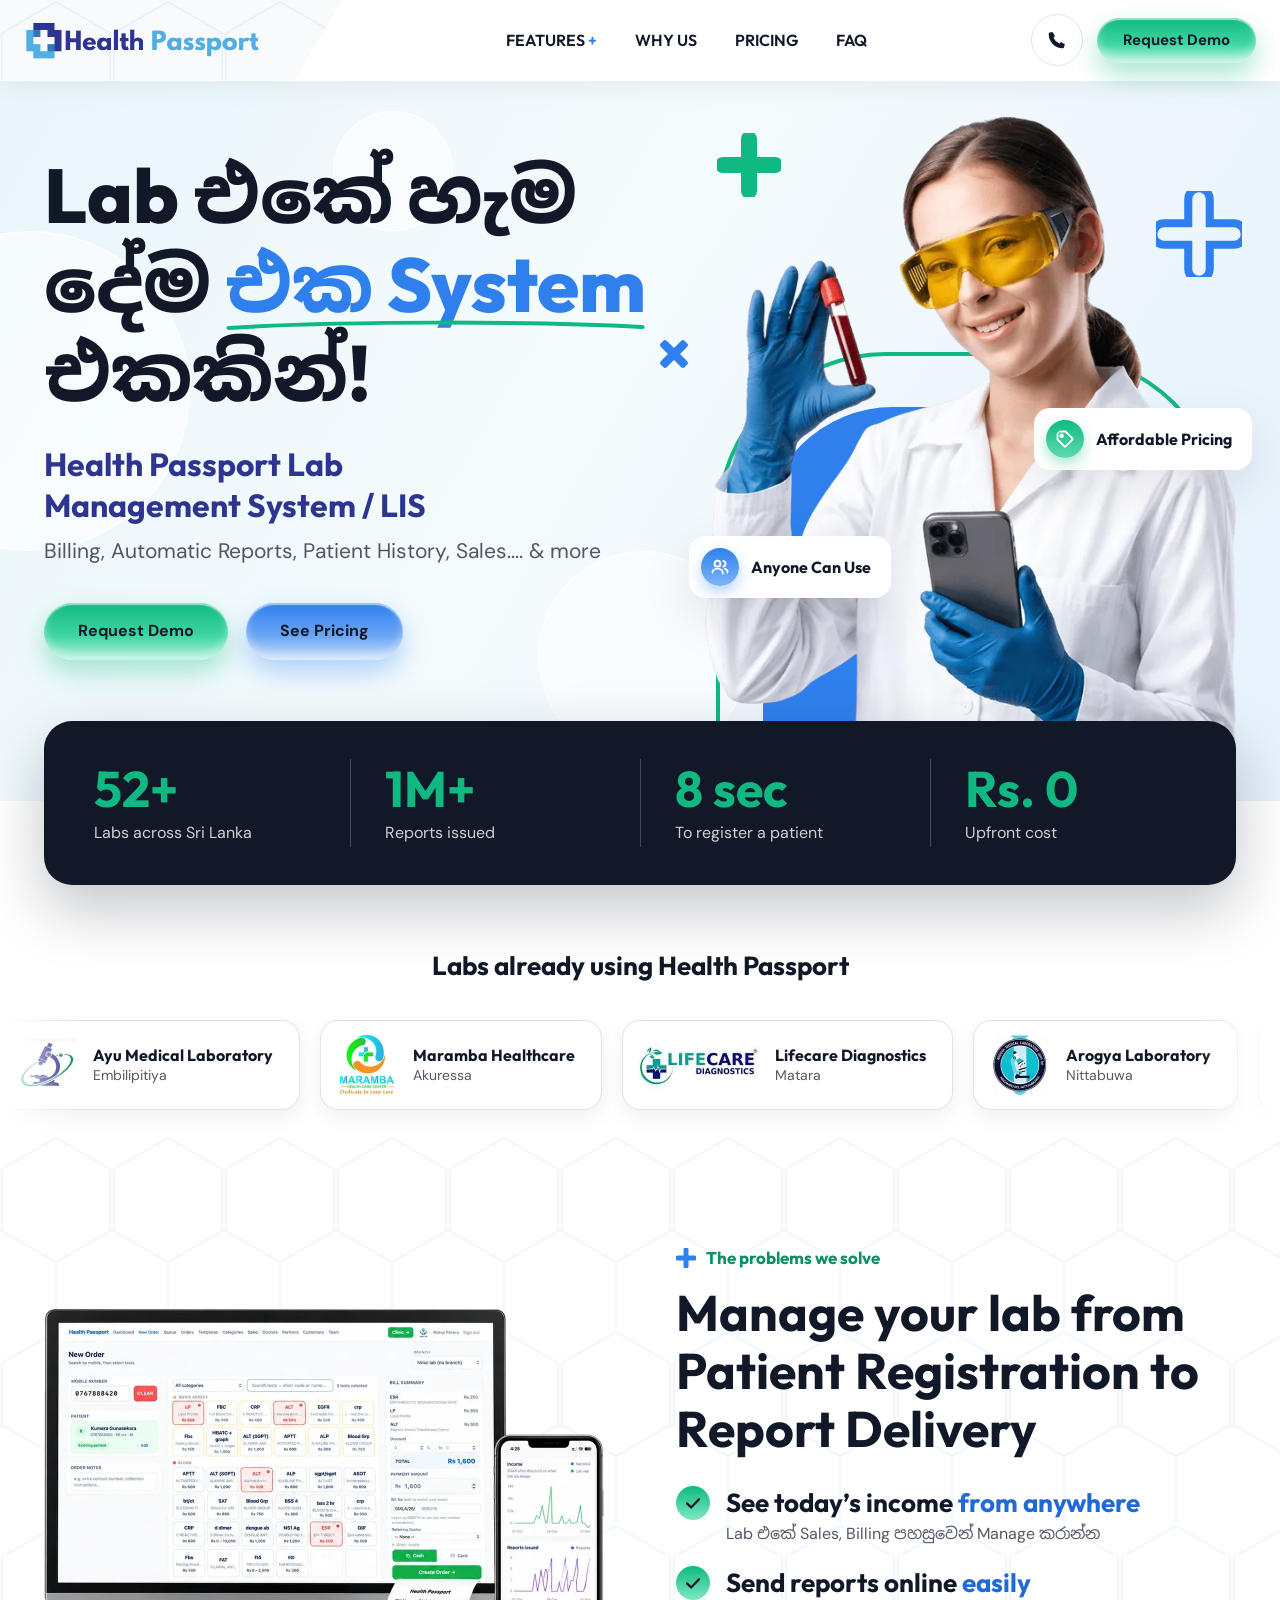
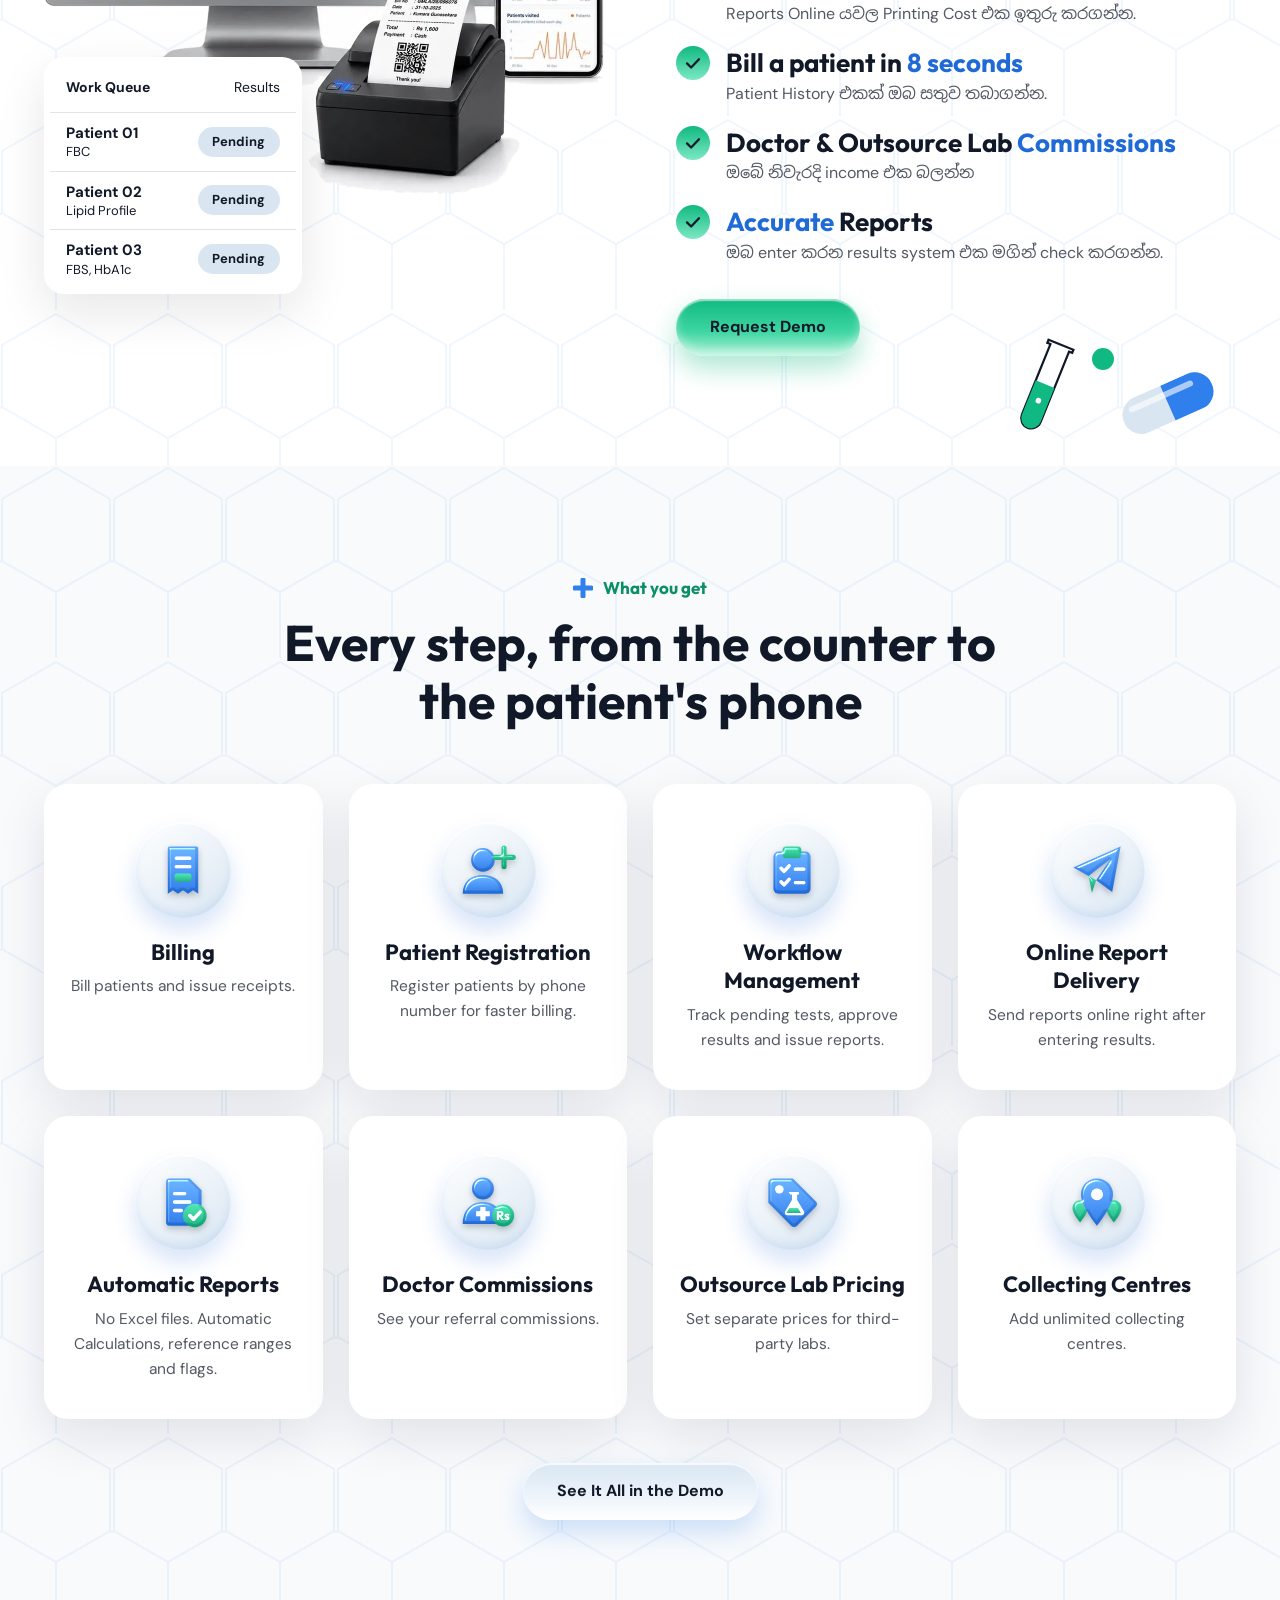
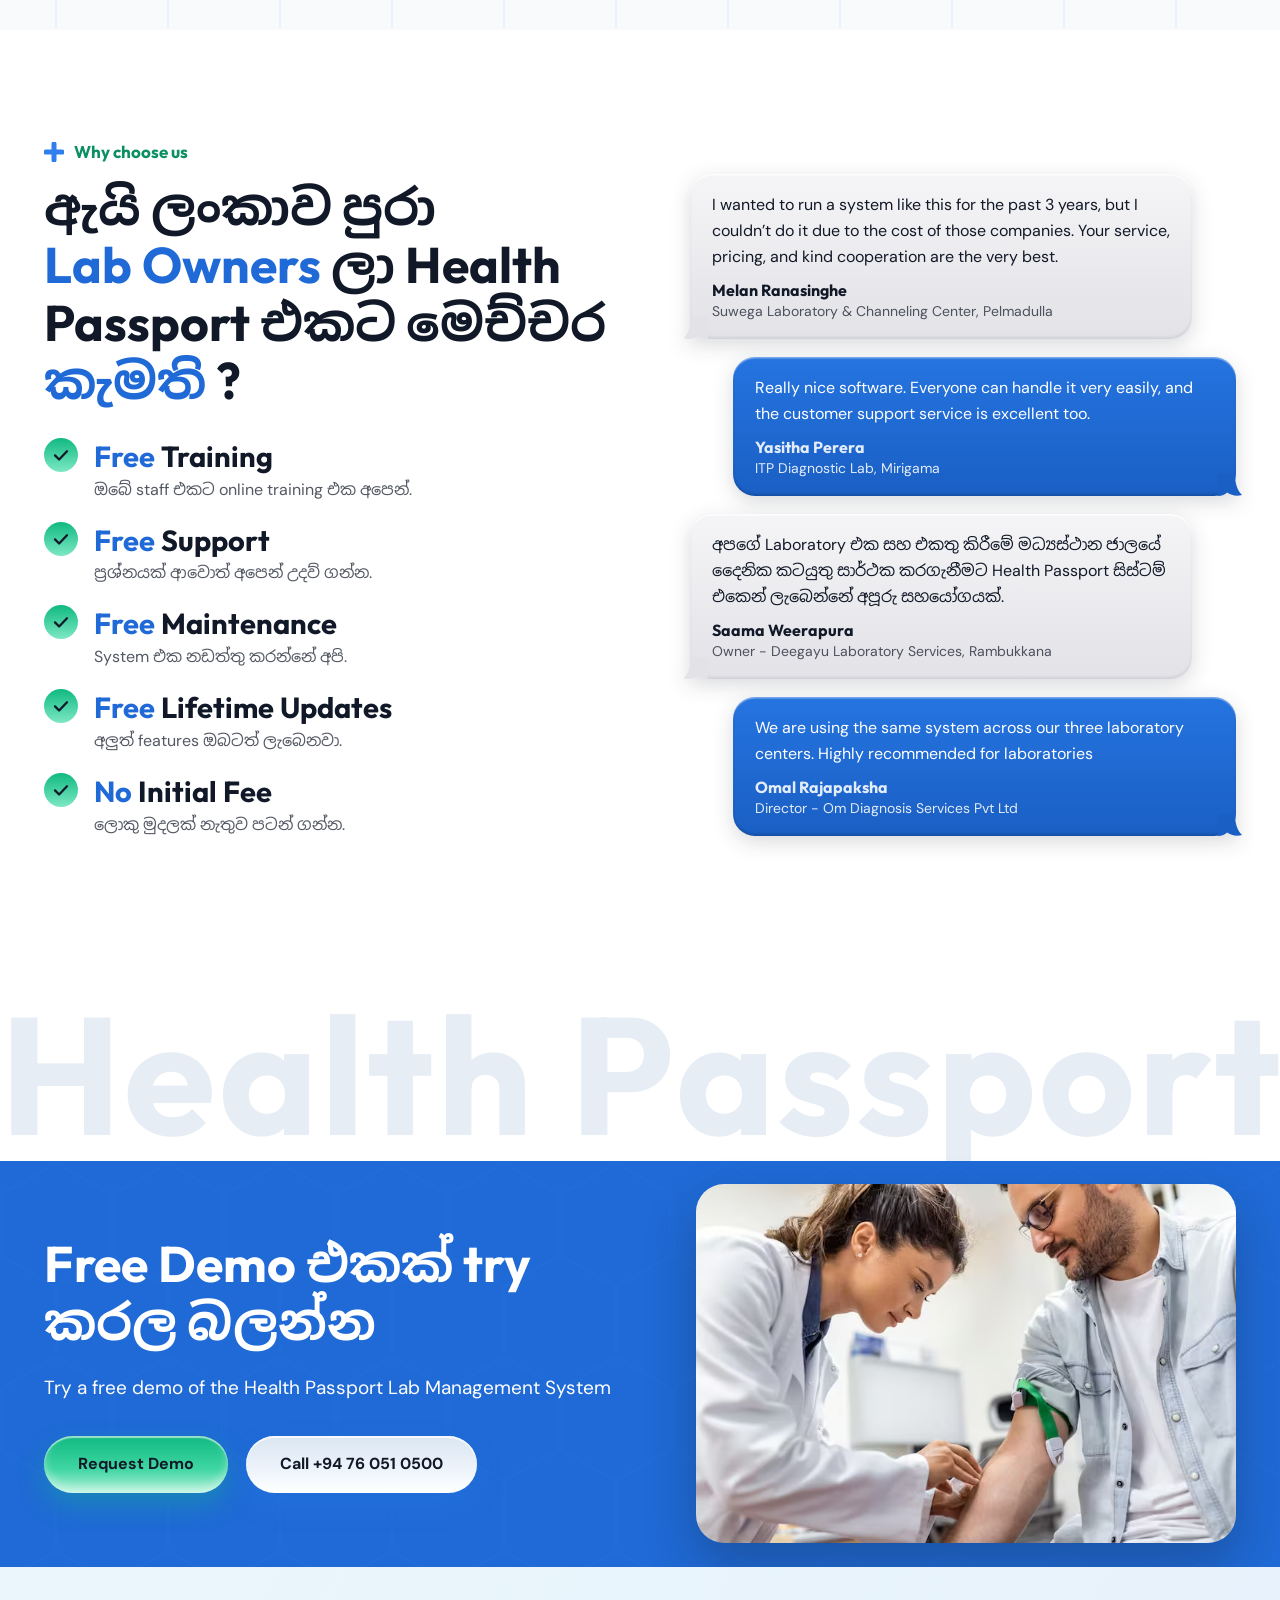
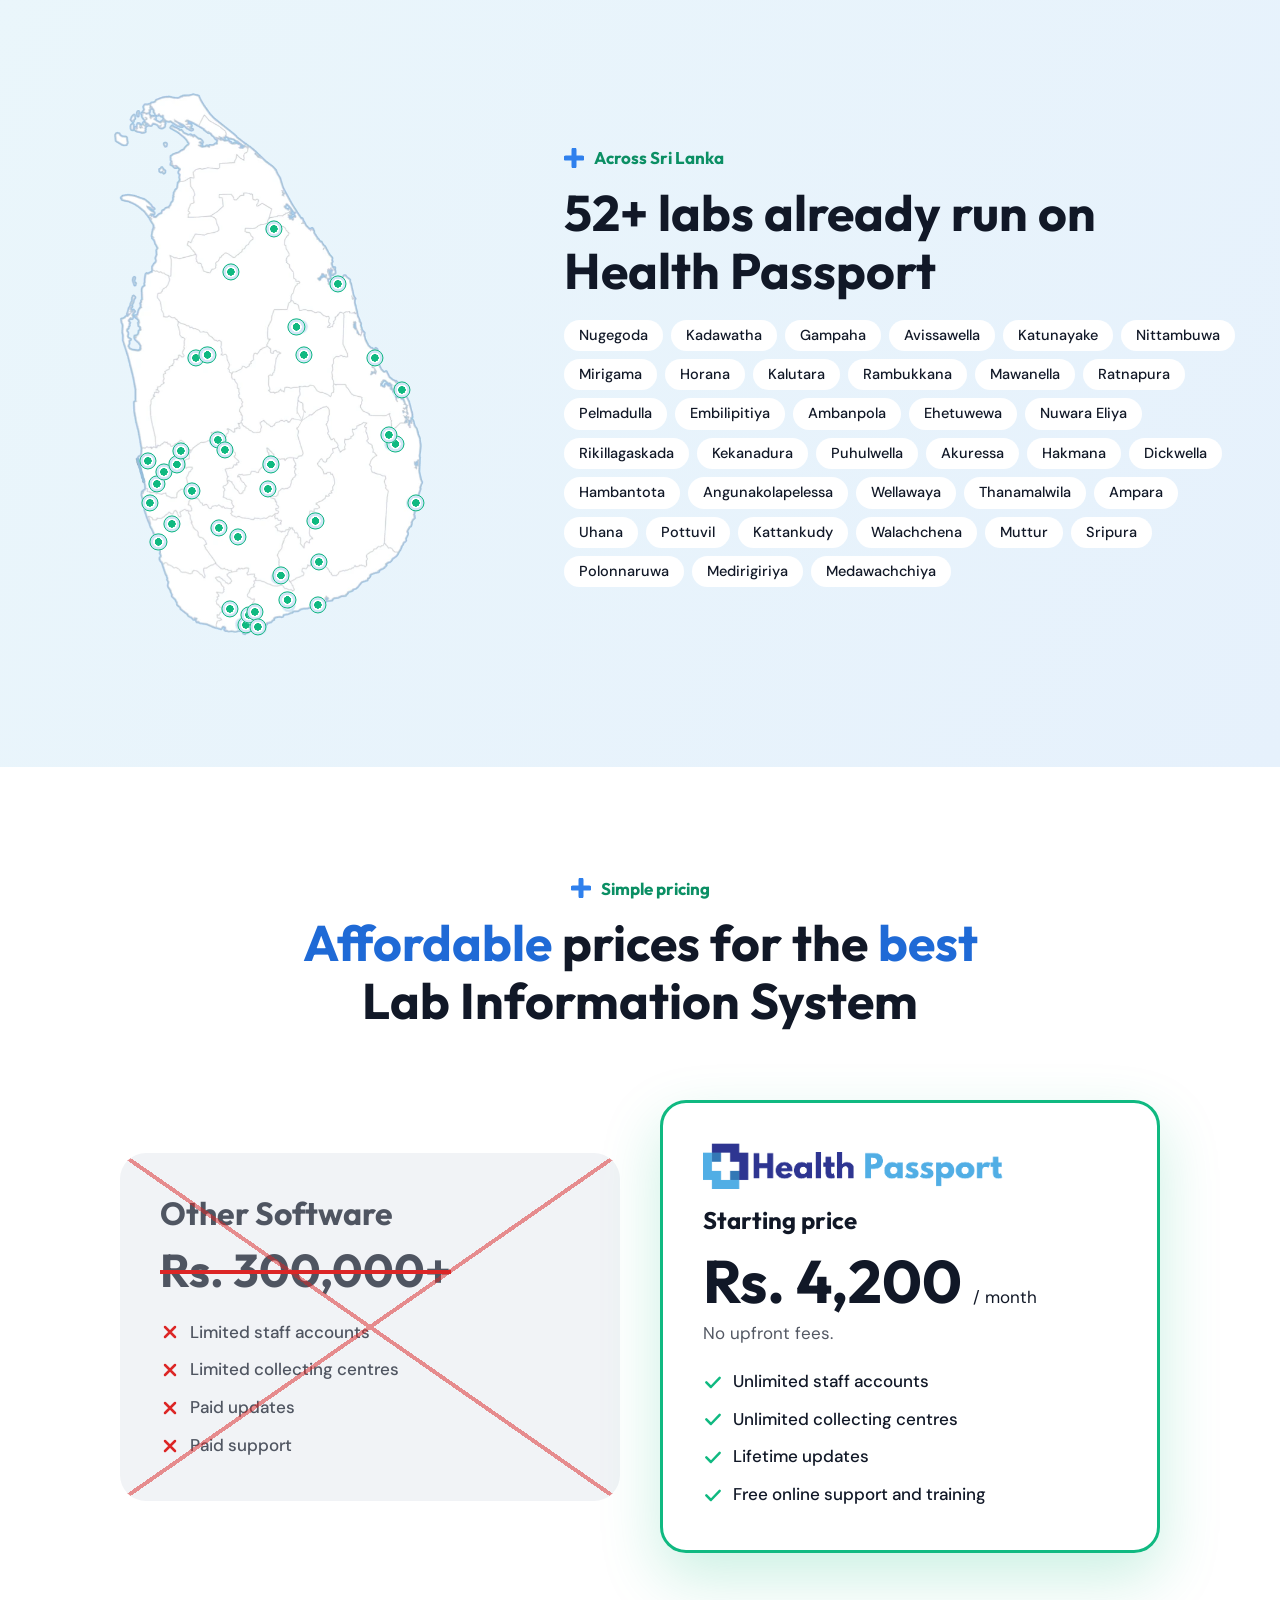
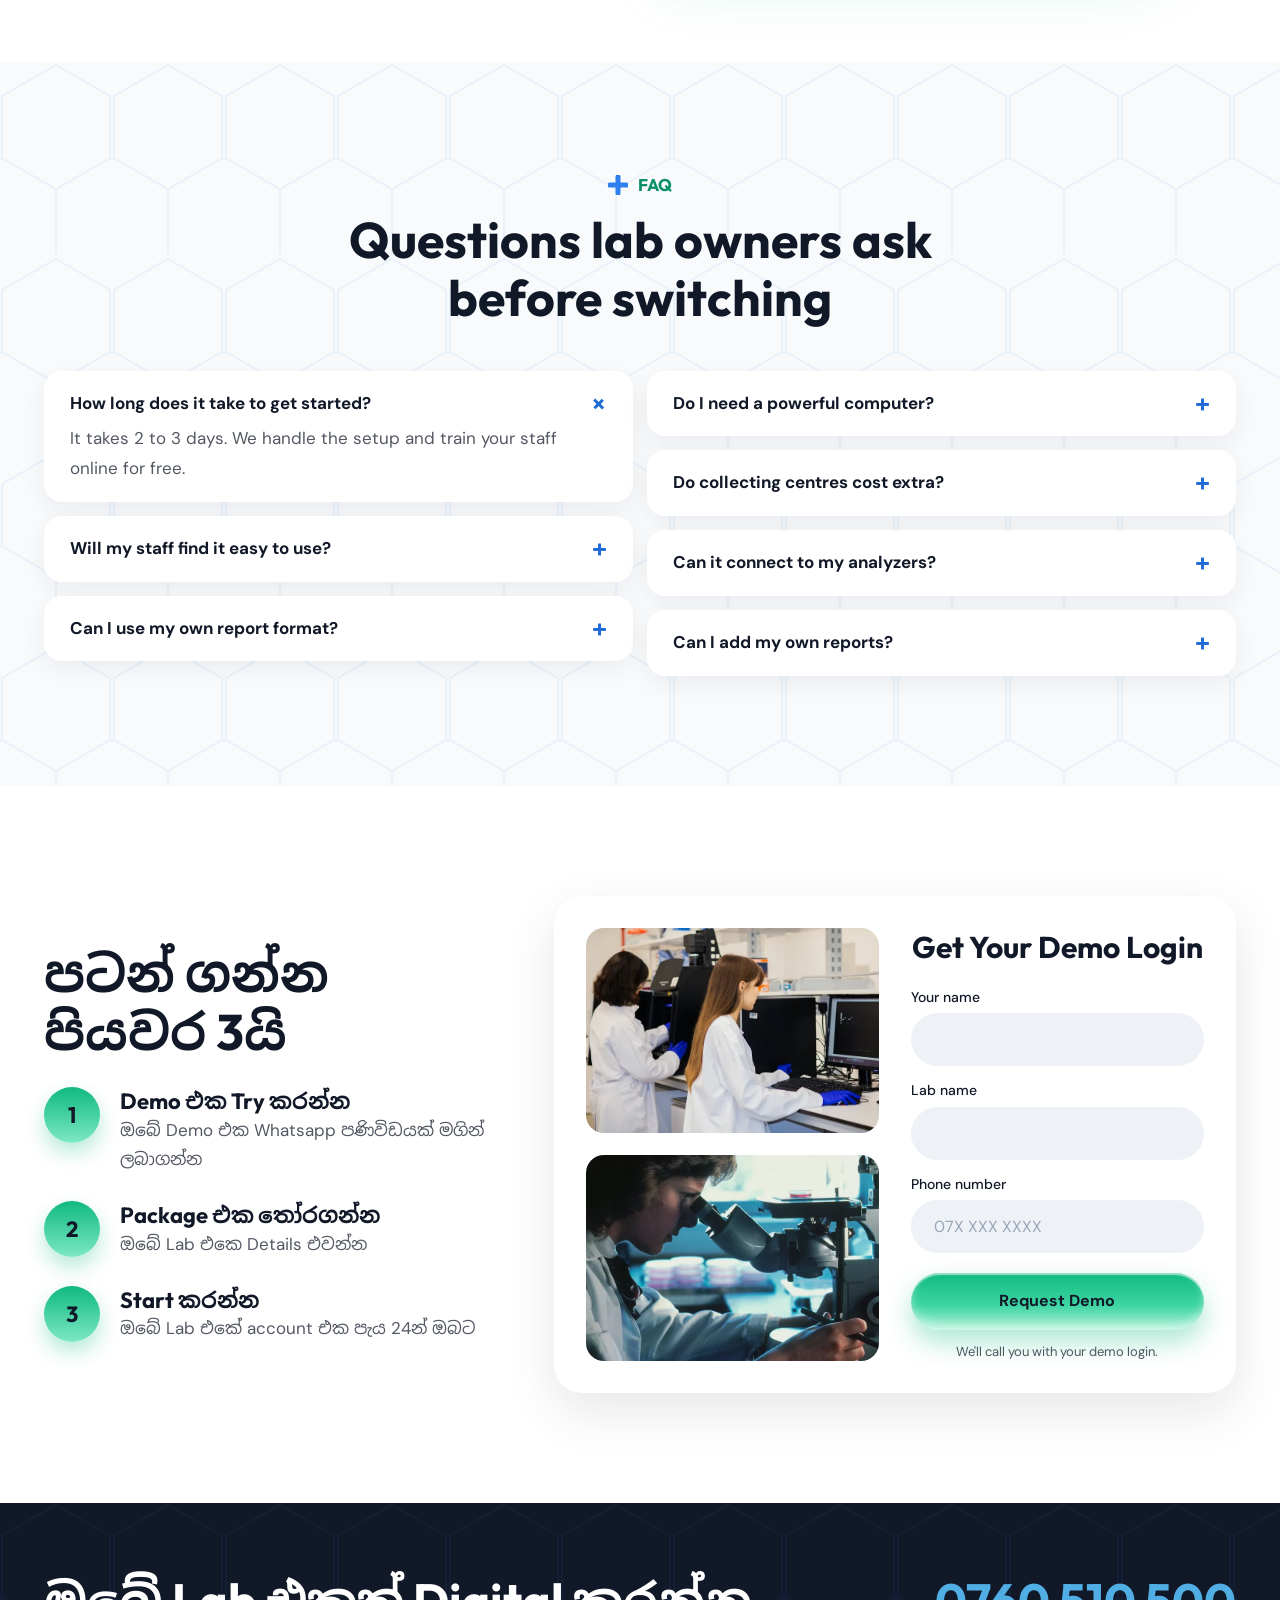
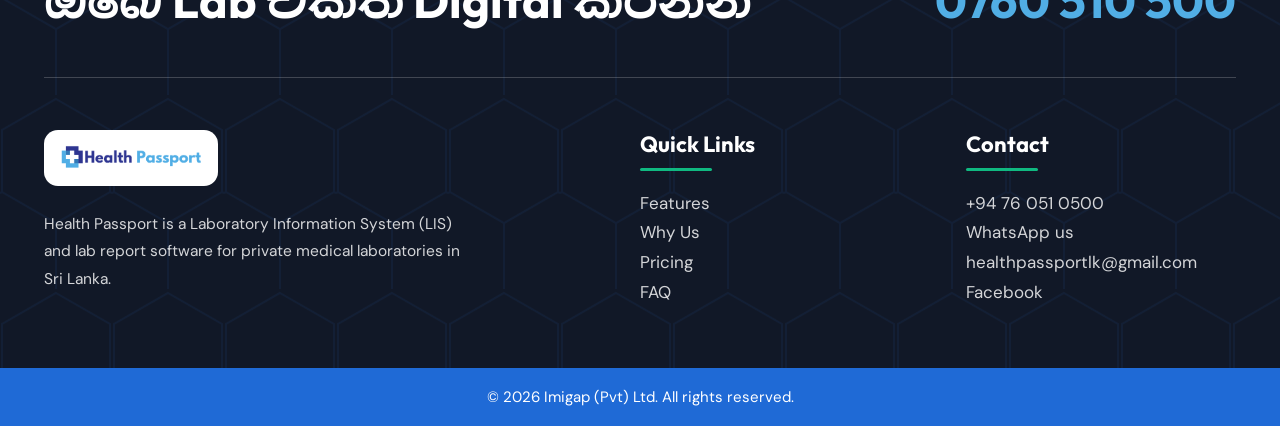
==== commit ea999666: "Add Health Passport Facebook page Footer link, sameAs in the product structured data, and llms.txt. " ====
--- a/index.html
+++ b/index.html
@@ -124,7 +124,10 @@
       },
       "provider": {
         "@id": "https://healthpassport.lk/#org"
-      }
+      },
+      "sameAs": [
+        "https://facebook.com/healthpassport.lis"
+      ]
     },
     {
       "@type": "FAQPage",
@@ -550,6 +553,7 @@
           <li><a href="tel:+94760510500">+94 76 051 0500</a></li>
           <li><a data-cta="footer" href="https://wa.me/94760510500?text=Please%20send%20me%20details%20of%20Health%20Passport%20Lab%20Management%20System">WhatsApp us</a></li>
           <li><a href="mailto:healthpassportlk@gmail.com">healthpassportlk@gmail.com</a></li>
+          <li><a href="https://facebook.com/healthpassport.lis" target="_blank" rel="noopener">Facebook</a></li>
         </ul>
       </div>
     </div>
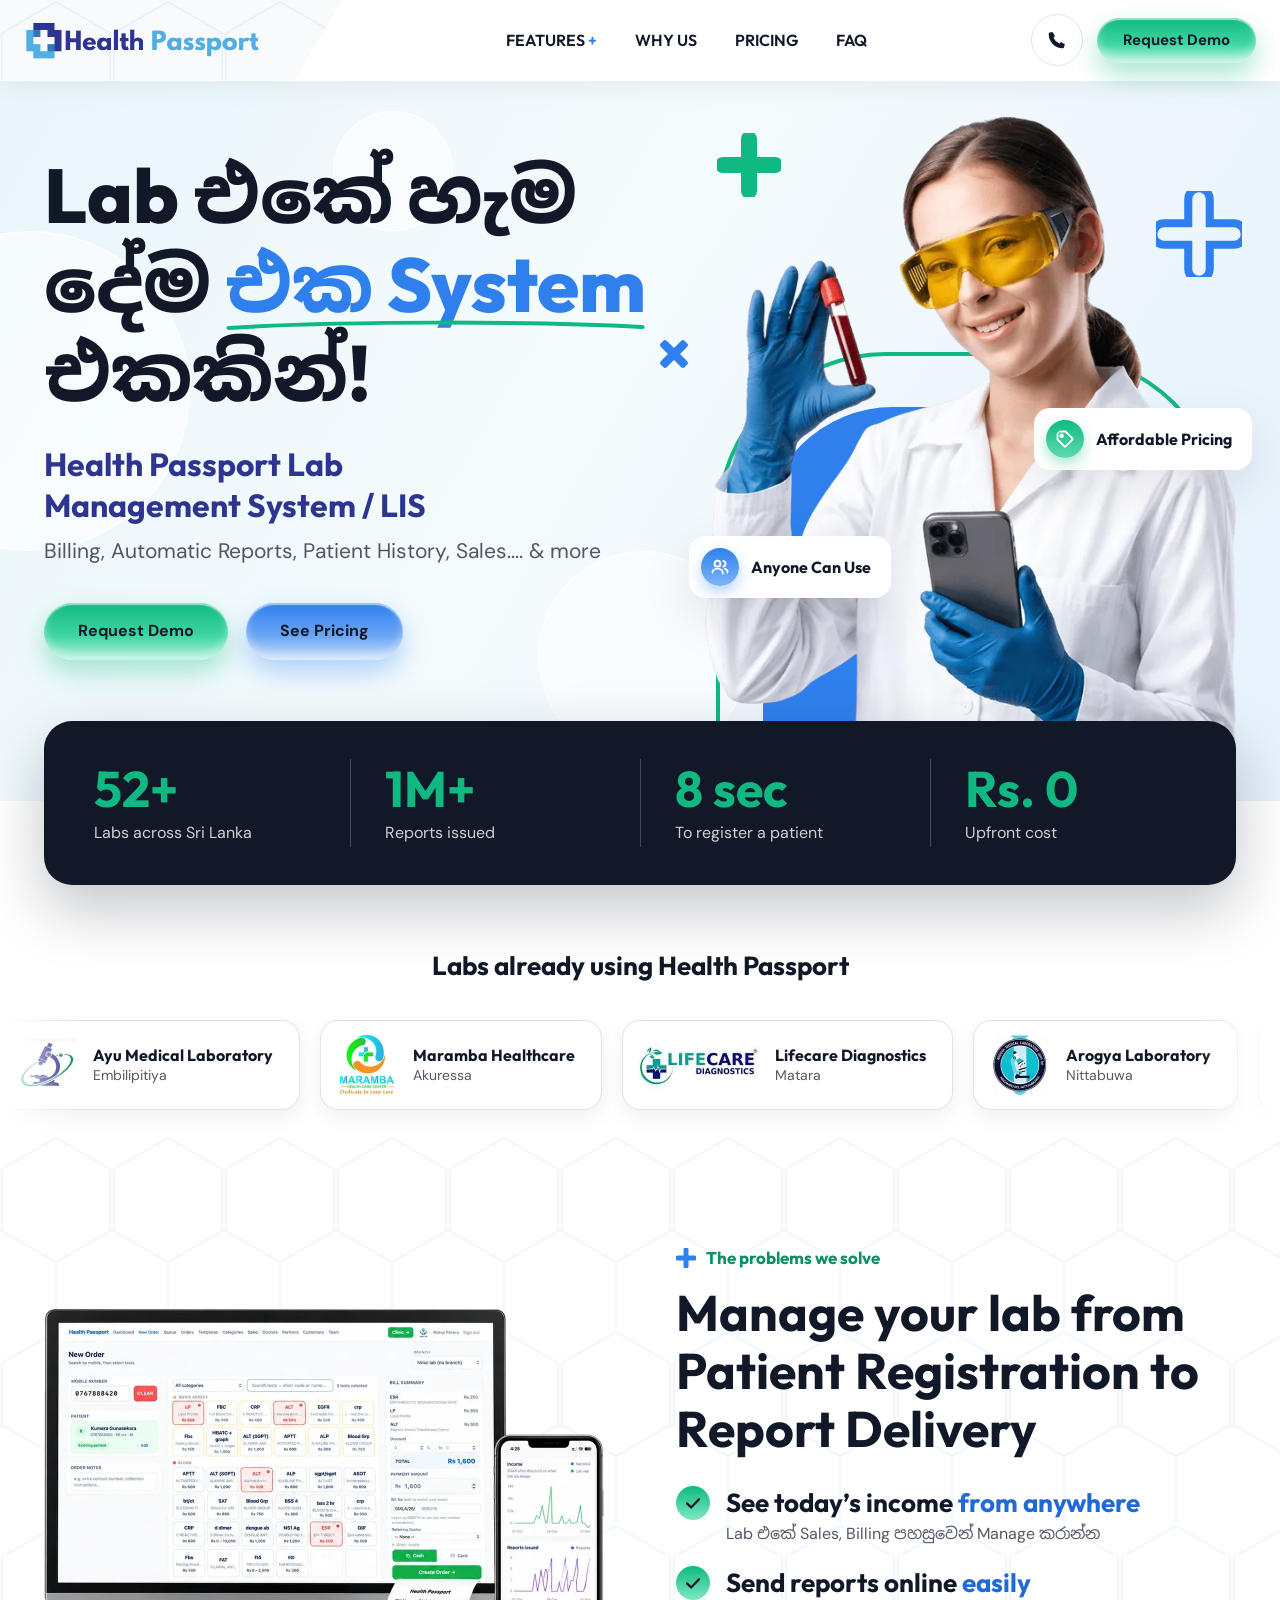
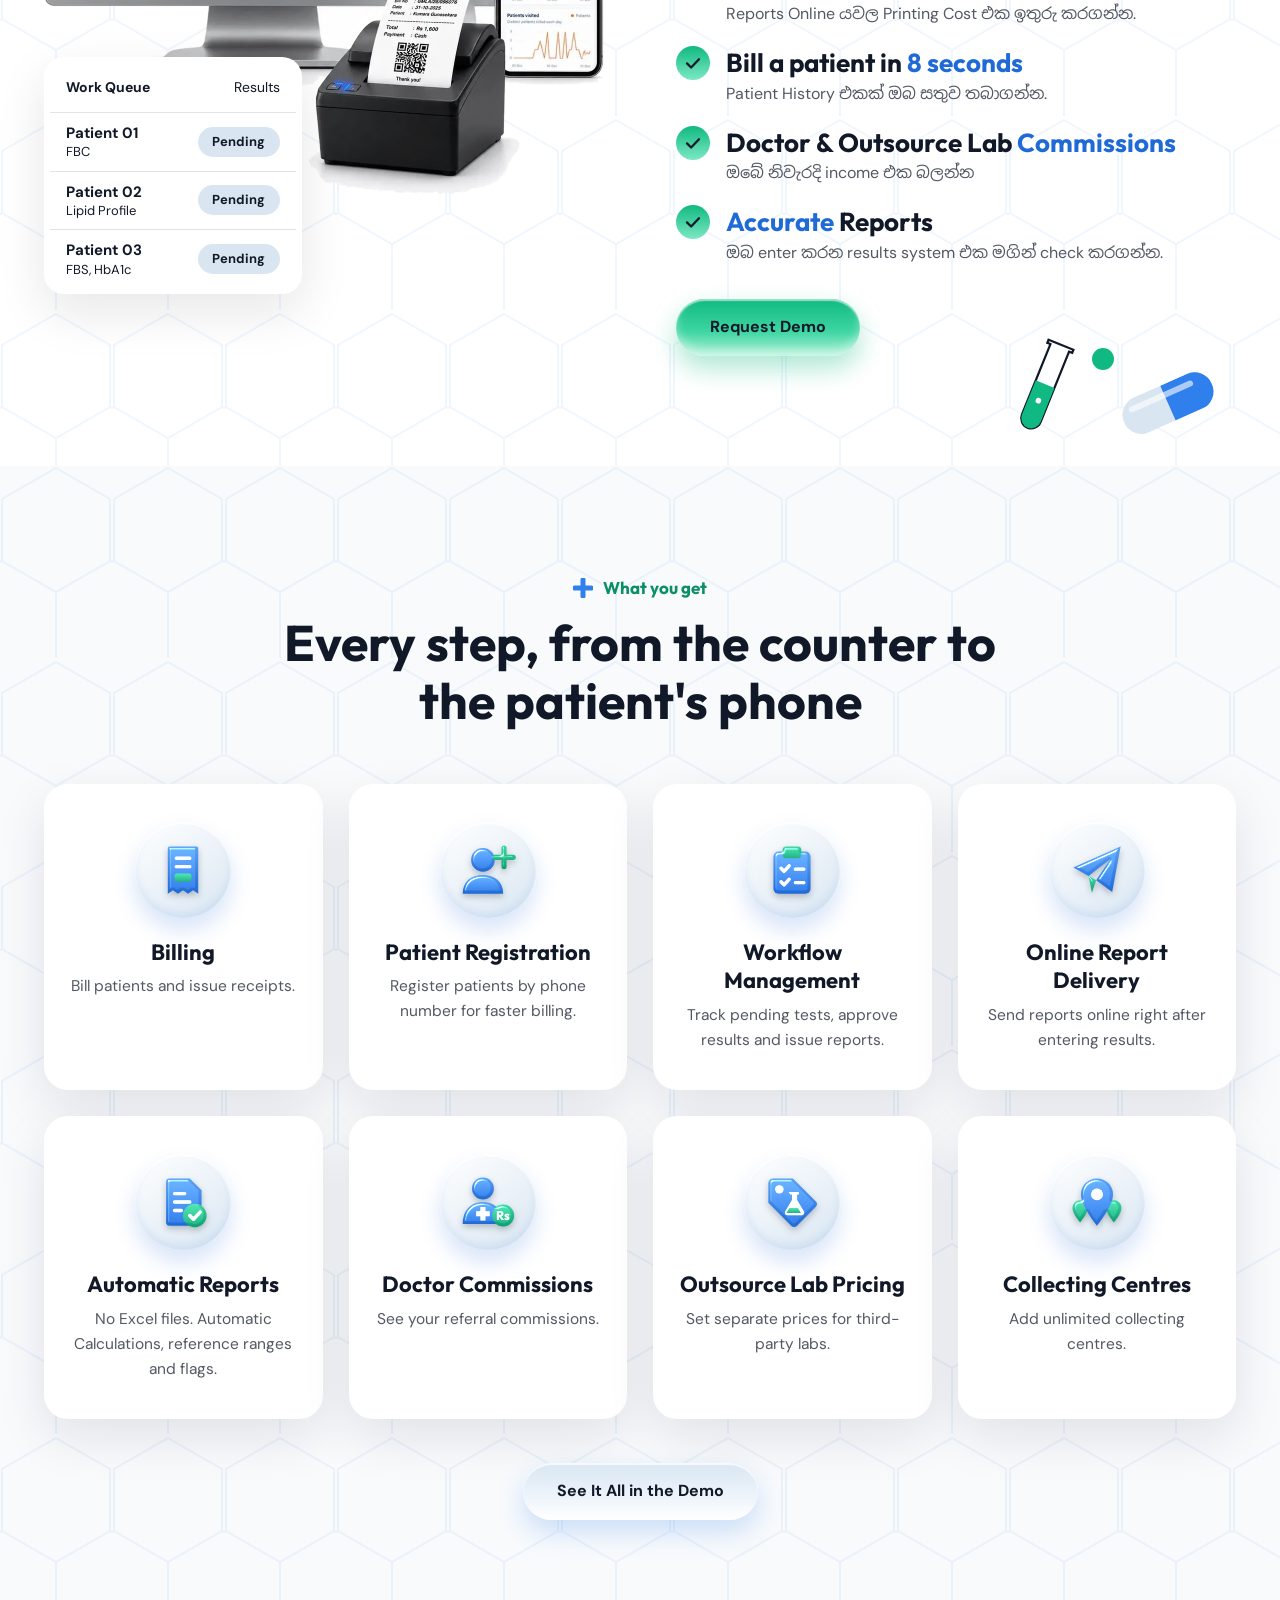
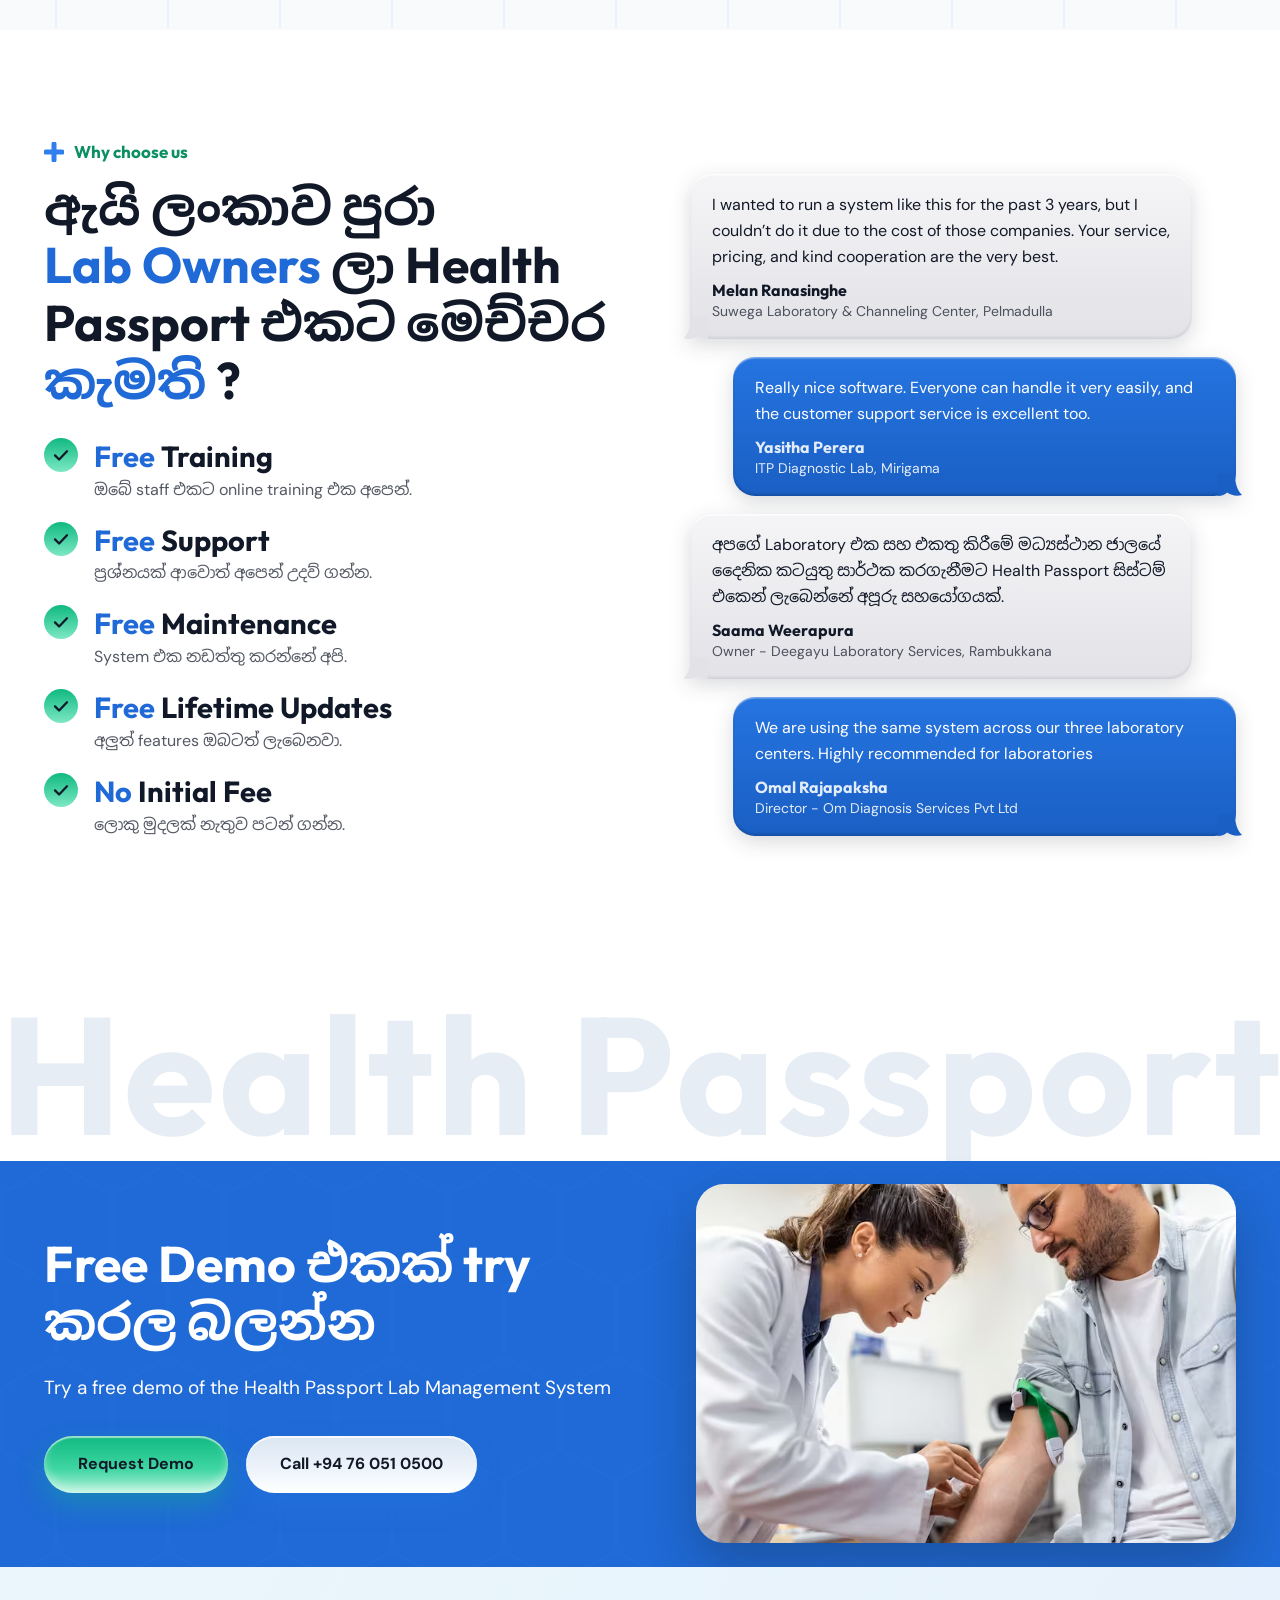
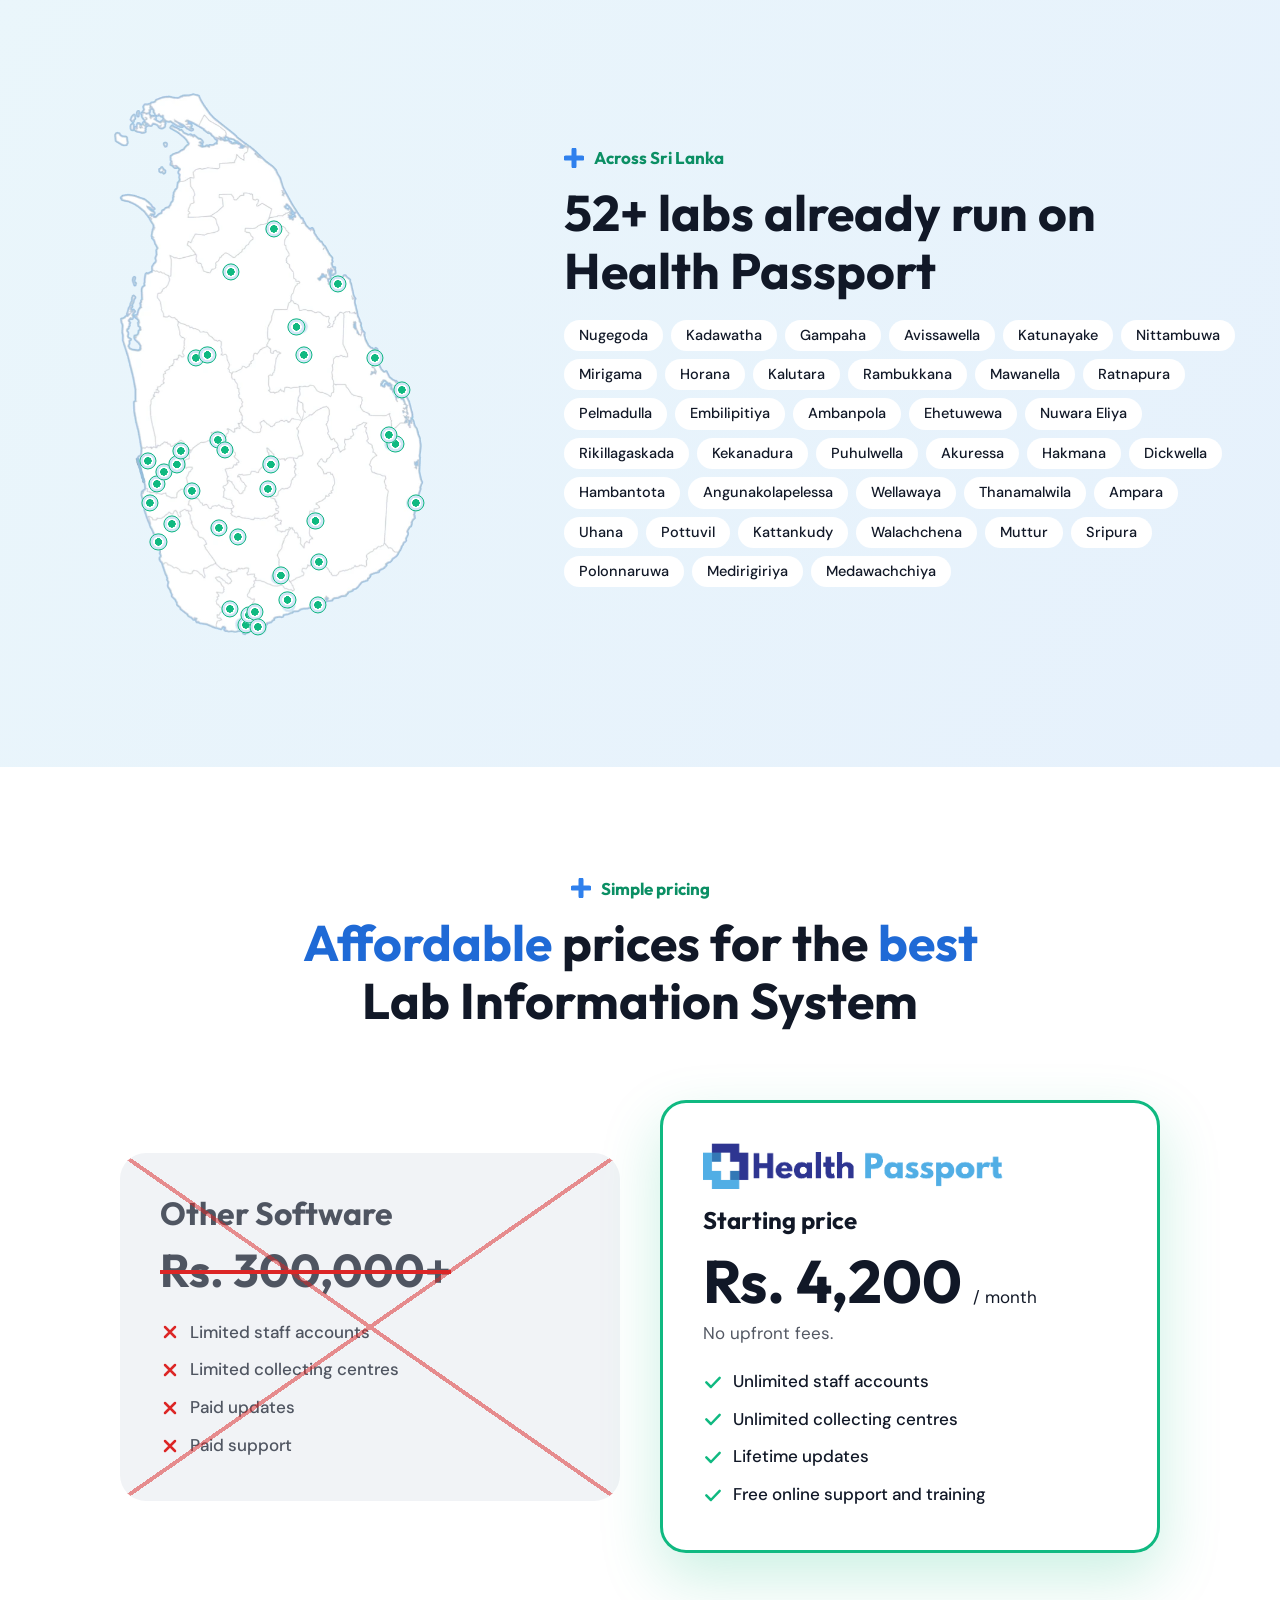
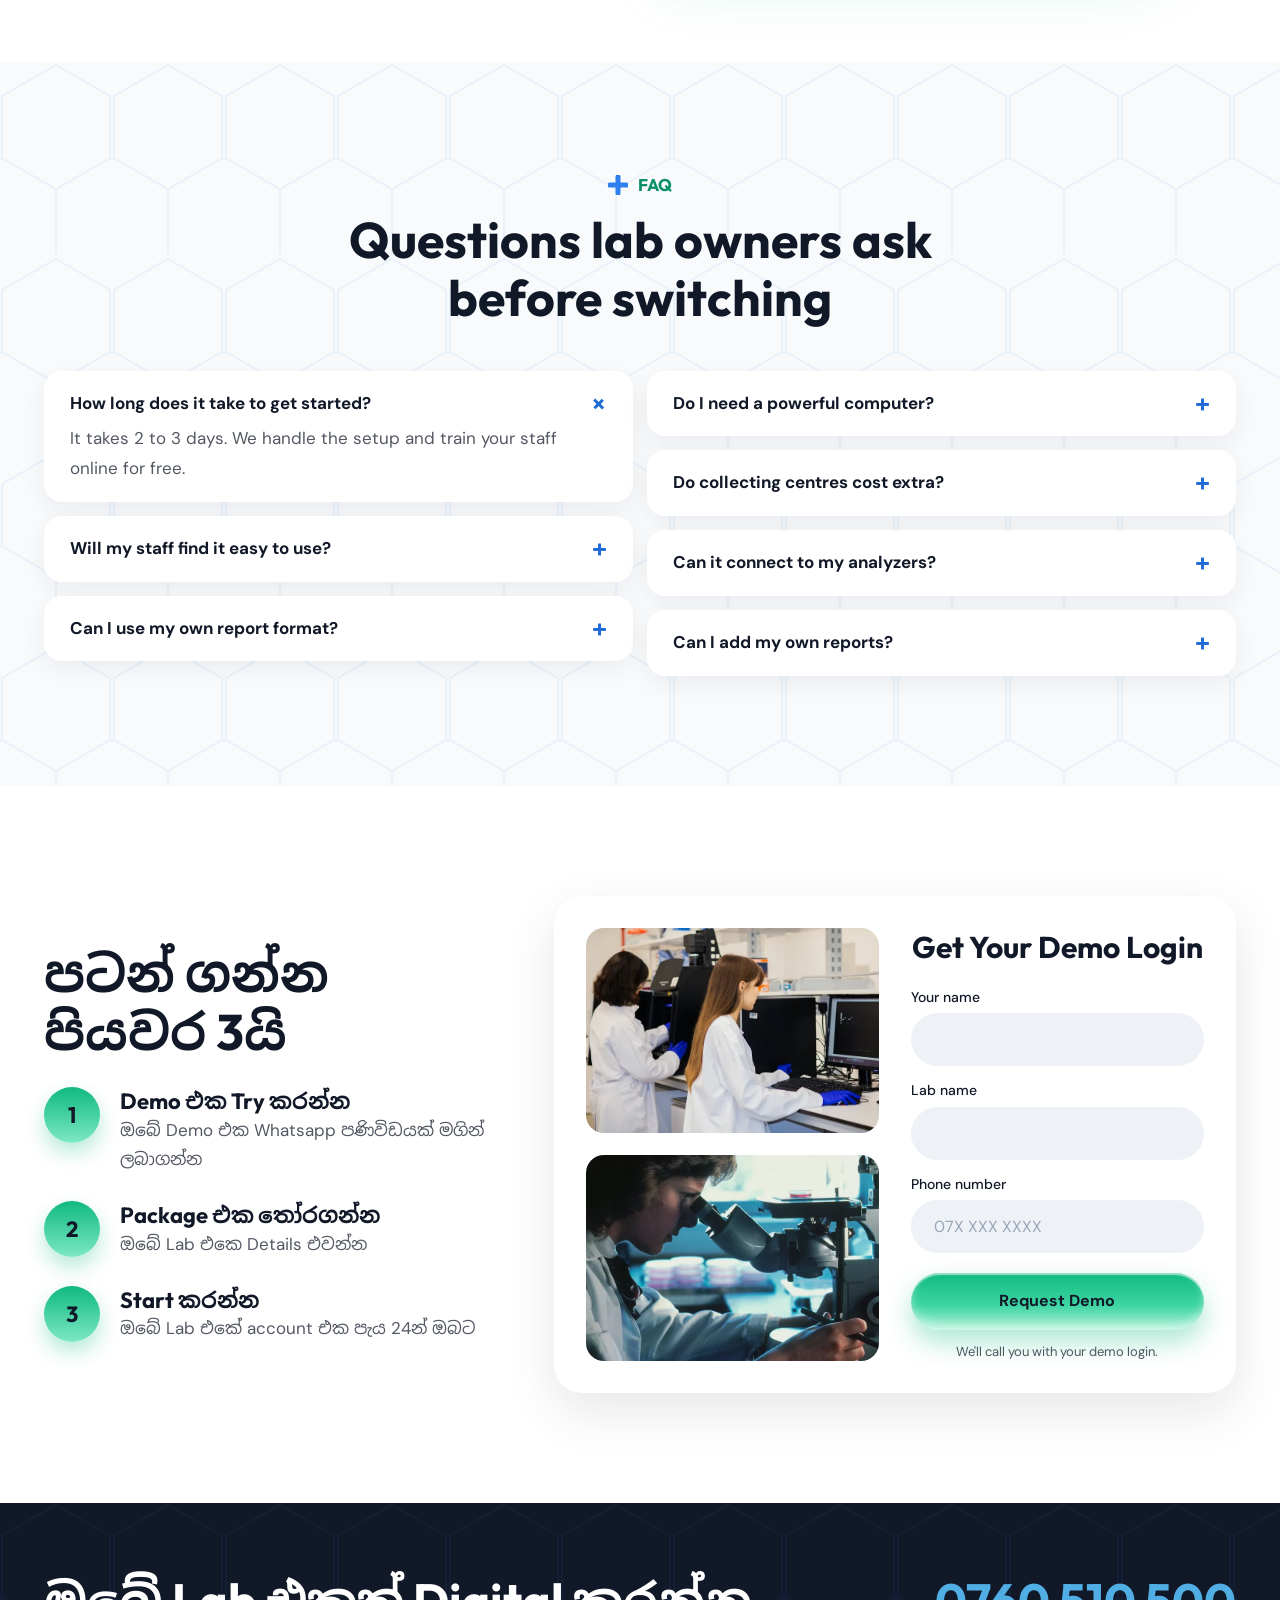
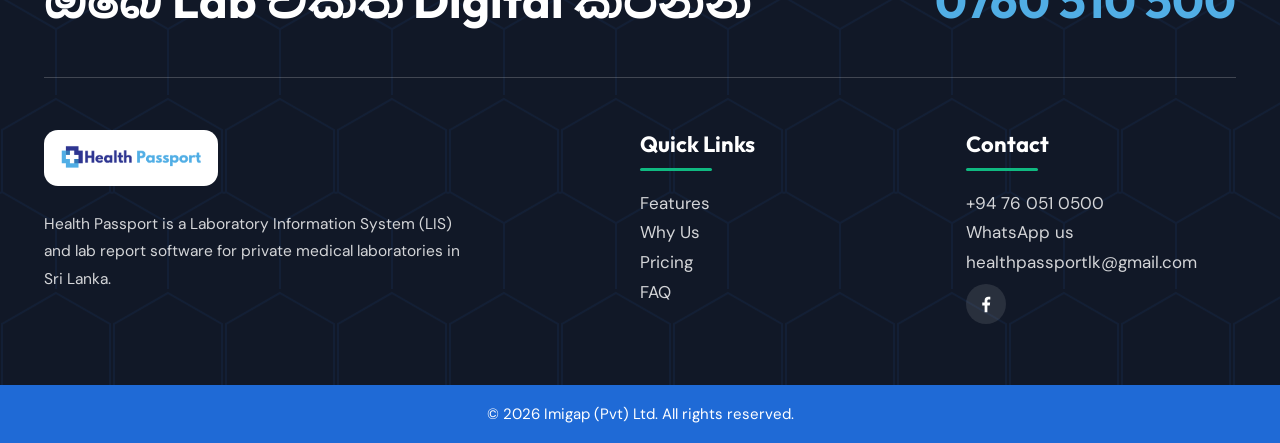
==== commit 7aa03ca5: "Show Facebook as an icon in the footer Co-Authored-By: Claude Opus 5.5 <noreply@anthropic.com>" ====
--- a/index.html
+++ b/index.html
@@ -25,7 +25,7 @@
 <link rel="preconnect" href="https://fonts.googleapis.com">
 <link rel="preconnect" href="https://fonts.gstatic.com" crossorigin>
 <link href="https://fonts.googleapis.com/css2?family=DM+Sans:wght@400;500;700&family=Noto+Sans+Sinhala:wght@400;600;800&family=Outfit:wght@600;700&display=swap" rel="stylesheet">
-<link rel="stylesheet" href="styles.css?v=12">
+<link rel="stylesheet" href="styles.css?v=13">
 <script>document.documentElement.classList.add('js')</script>
 <script src="main.js?v=4" defer></script>
 <script type="application/ld+json">
@@ -202,6 +202,7 @@
   <symbol id="tick" viewBox="0 0 24 24"><path d="M4 12.5 9.5 18 20 7" fill="none" stroke="currentColor" stroke-width="3" stroke-linecap="round" stroke-linejoin="round"/></symbol>
   <symbol id="users" viewBox="0 0 24 24"><g fill="none" stroke="currentColor" stroke-width="2.2" stroke-linecap="round" stroke-linejoin="round"><circle cx="9" cy="8" r="3.5"/><path d="M2.5 20c0-3.6 2.9-6 6.5-6s6.5 2.4 6.5 6"/><path d="M16 4.6a3.5 3.5 0 0 1 0 6.8M18 14.3c2.1.7 3.5 2.8 3.5 5.7"/></g></symbol>
   <symbol id="tag" viewBox="0 0 24 24"><g fill="none" stroke="currentColor" stroke-width="2.2" stroke-linecap="round" stroke-linejoin="round"><path d="M3 12.2V4a1 1 0 0 1 1-1h8.2a1 1 0 0 1 .7.3l8 8a1 1 0 0 1 0 1.4l-8.2 8.2a1 1 0 0 1-1.4 0l-8-8a1 1 0 0 1-.3-.7z"/><circle cx="8" cy="8" r="1.6" fill="currentColor"/></g></symbol>
+  <symbol id="fb" viewBox="0 0 24 24"><path fill="currentColor" d="M13.5 21v-7.5h2.6l.4-3.1h-3V8.5c0-.9.3-1.5 1.6-1.5h1.6V4.2c-.3 0-1.2-.1-2.3-.1-2.3 0-3.9 1.4-3.9 4v2.3H7.9v3.1h2.6V21z"/></symbol>
   <symbol id="cross" viewBox="0 0 24 24"><path d="M6 6 18 18M18 6 6 18" fill="none" stroke="currentColor" stroke-width="3" stroke-linecap="round"/></symbol>
   <symbol id="phone" viewBox="0 0 24 24"><path d="M6.6 2.5 9.5 7 7.800 9.200a13 13 0 0 0 7 7L17 14.500l4.500 2.900-1.100 3.300c-.3.800-1 1.300-1.900 1.300C10 22 2 14 2 5c0-.9.500-1.600 1.300-1.900z" fill="currentColor"/></symbol>
 </svg>
@@ -553,7 +554,7 @@
           <li><a href="tel:+94760510500">+94 76 051 0500</a></li>
           <li><a data-cta="footer" href="https://wa.me/94760510500?text=Please%20send%20me%20details%20of%20Health%20Passport%20Lab%20Management%20System">WhatsApp us</a></li>
           <li><a href="mailto:healthpassportlk@gmail.com">healthpassportlk@gmail.com</a></li>
-          <li><a href="https://facebook.com/healthpassport.lis" target="_blank" rel="noopener">Facebook</a></li>
+          <li><a class="social" href="https://facebook.com/healthpassport.lis" target="_blank" rel="noopener" aria-label="Health Passport on Facebook"><svg aria-hidden="true"><use href="#fb"/></svg></a></li>
         </ul>
       </div>
     </div>
--- a/styles.css
+++ b/styles.css
@@ -280,6 +280,9 @@
 .foot-cols h3::after { content: ""; position: absolute; left: 0; bottom: 0; width: 72px; height: 3px; border-radius: 2px; background: var(--green); }
 .foot-cols a { text-decoration: none; color: rgba(255, 255, 255, .82); transition: color .2s; }
 .foot-cols a:hover { color: var(--green); }
+.foot-cols .social { display: inline-flex; width: 40px; height: 40px; margin-top: 6px; align-items: center; justify-content: center; border-radius: 50%; background: rgba(255, 255, 255, .1); color: #fff; transition: background .2s, transform .2s; }
+.foot-cols .social:hover { background: #1877F2; color: #fff; transform: translateY(-2px); }
+.foot-cols .social svg { width: 22px; height: 22px; }
 .foot-logo { display: inline-block; background: #fff; border-radius: 14px; padding: 0 12px; margin-bottom: 16px; }
 .foot-cols p { max-width: 430px; font-size: 15.5px; color: rgba(255, 255, 255, .82); }
 .copy { background: var(--blue-deep); text-align: center; padding: 16px 24px; font-size: 15px; }
